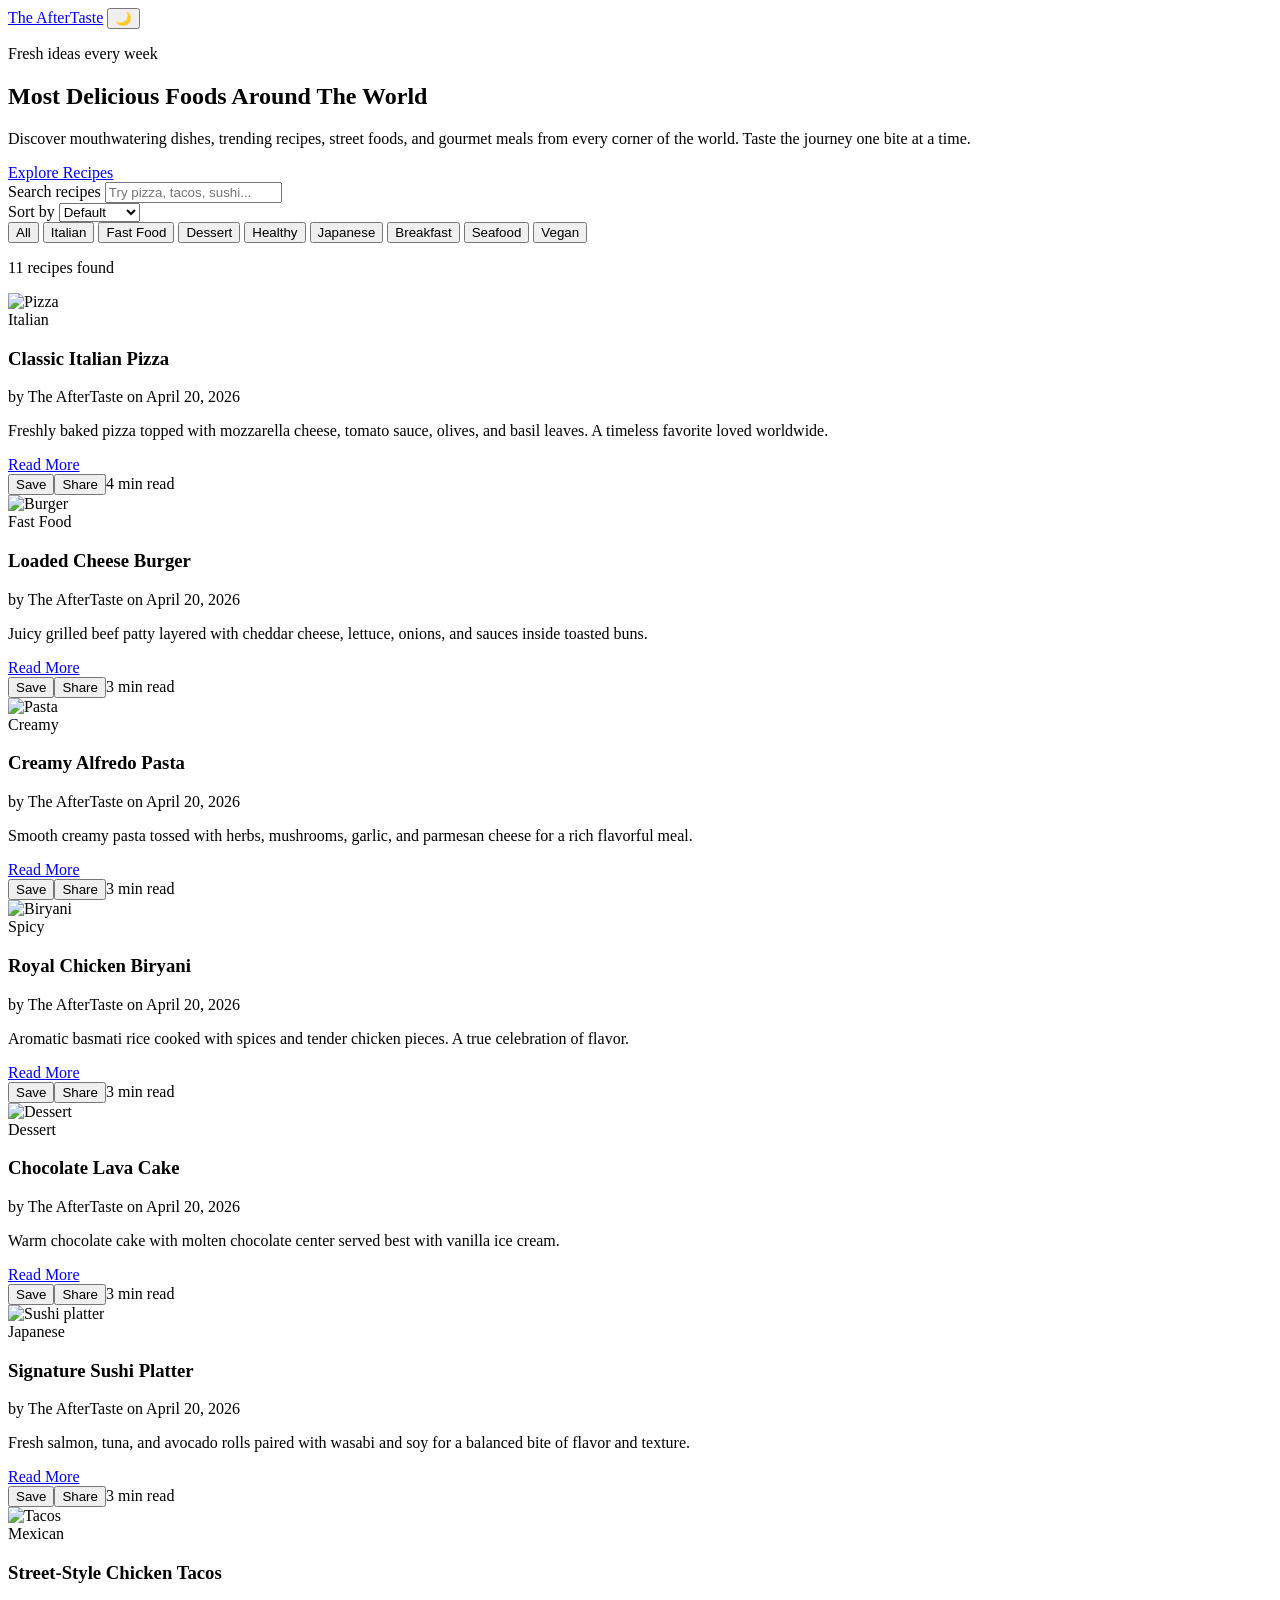
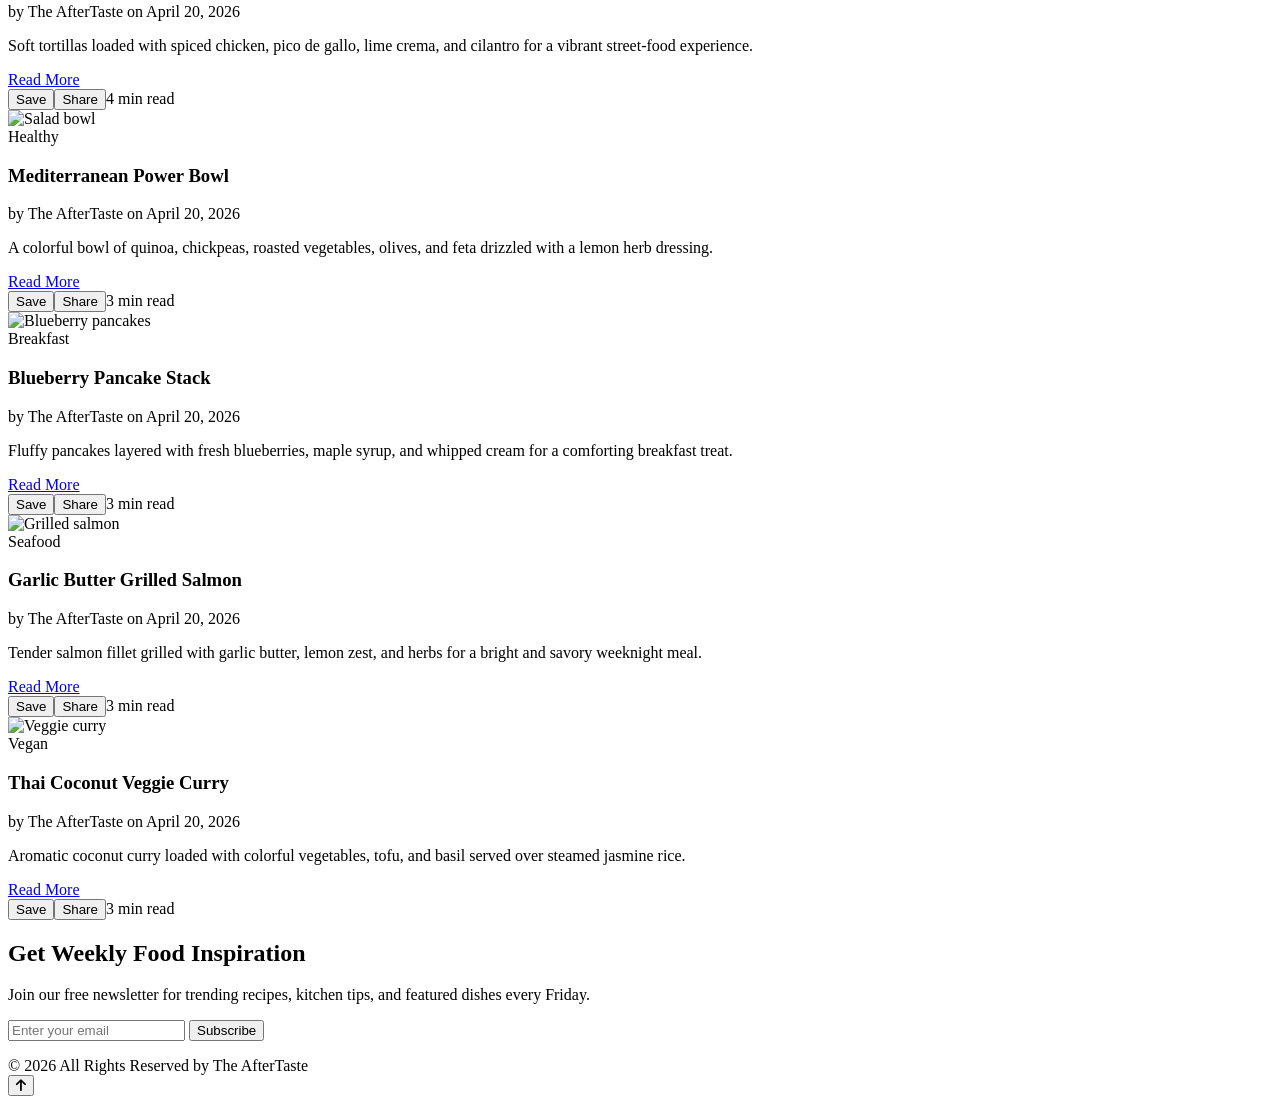
==== index.html @ ded7d3ce "Create index.html" ====
<!doctype html>
<html lang="en">
  <head>
    <meta charset="UTF-8" />
    <meta name="viewport" content="width=device-width, initial-scale=1.0" />
    <title>The AfterTaste - Food Blog Website</title>
    <meta
      name="description"
      content="FoodieHub shares delicious recipes, global dishes, and food stories from around the world."
    />
    <link
      rel="stylesheet"
      href="https://cdnjs.cloudflare.com/ajax/libs/font-awesome/6.5.0/css/all.min.css"
    />
    <link rel="stylesheet" href="https://unpkg.com/aos@next/dist/aos.css" />
    <link rel="stylesheet" href="style.css" />
  </head>
  <body>
    <div class="container">
      <header class="header" id="home">
        <a class="logo" href="index.html">The AfterTaste</a>
        <button
          class="theme-toggle"
          id="themeToggle"
          type="button"
          aria-label="Toggle dark mode"
        >
          🌙
        </button>
      </header>

      <section class="hero" data-aos="fade-up" data-aos-delay="40">
        <p class="eyebrow">Fresh ideas every week</p>
        <h1>Most <span>Delicious</span> Foods Around The World</h1>
        <p>
          Discover mouthwatering dishes, trending recipes, street foods, and
          gourmet meals from every corner of the world. Taste the journey one
          bite at a time.
        </p>
        <div class="hero-actions">
          <a href="#recipes" class="btn">Explore Recipes</a>
        </div>
      </section>

      <section class="controls" data-aos="fade-up" data-aos-delay="80">
        <div class="search-box">
          <label for="recipeSearch">Search recipes</label>
          <input
            type="text"
            id="recipeSearch"
            placeholder="Try pizza, tacos, sushi..."
          />
        </div>
        <div class="sort-box">
          <label for="recipeSort">Sort by</label>
          <select id="recipeSort">
            <option value="default">Default</option>
            <option value="title-asc">Title (A-Z)</option>
            <option value="title-desc">Title (Z-A)</option>
          </select>
        </div>
        <div class="filter-chips" aria-label="Filter recipes by category">
          <button class="chip active-chip" type="button" data-filter="all">
            All
          </button>
          <button class="chip" type="button" data-filter="Italian">
            Italian
          </button>
          <button class="chip" type="button" data-filter="Fast Food">
            Fast Food
          </button>
          <button class="chip" type="button" data-filter="Dessert">
            Dessert
          </button>
          <button class="chip" type="button" data-filter="Healthy">
            Healthy
          </button>
          <button class="chip" type="button" data-filter="Japanese">
            Japanese
          </button>
          <button class="chip" type="button" data-filter="Breakfast">
            Breakfast
          </button>
          <button class="chip" type="button" data-filter="Seafood">
            Seafood
          </button>
          <button class="chip" type="button" data-filter="Vegan">Vegan</button>
        </div>
        <p class="results-count" id="resultsCount"></p>
      </section>

      <main class="posts" id="recipes">
        <section
          class="card"
          data-aos="fade-right"
          data-aos-delay="100"
          data-category="Italian"
          data-title="Classic Italian Pizza"
        >
          <img
            src="https://images.unsplash.com/photo-1513104890138-7c749659a591?q=80&w=870&auto=format&fit=crop&ixlib=rb-4.1.0&ixid=M3wxMjA3fDB8MHxwaG90by1wYWdlfHx8fGVufDB8fHx8fA%3D%3D"
            alt="Pizza"
          />
          <div>
            <span class="tag">Italian</span>
            <h3>Classic Italian Pizza</h3>
            <p class="publish-date">by The AfterTaste on April 20, 2026</p>
            <p>
              Freshly baked pizza topped with mozzarella cheese, tomato sauce,
              olives, and basil leaves. A timeless favorite loved worldwide.
            </p>
            <a
              href="recipe-details.html?recipe=classic-italian-pizza"
              class="btn"
              >Read More</a
            >
          </div>
        </section>

        <section
          class="card"
          data-aos="fade-left"
          data-aos-delay="140"
          data-category="Fast Food"
          data-title="Loaded Cheese Burger"
        >
          <img
            src="https://images.unsplash.com/photo-1572802419224-296b0aeee0d9?q=80&w=2015&auto=format&fit=crop&ixlib=rb-4.1.0&ixid=M3wxMjA3fDB8MHxwaG90by1wYWdlfHx8fGVufDB8fHx8fA%3D%3D"
            alt="Burger"
          />
          <div>
            <span class="tag">Fast Food</span>
            <h3>Loaded Cheese Burger</h3>
            <p class="publish-date">by The AfterTaste on April 20, 2026</p>
            <p>
              Juicy grilled beef patty layered with cheddar cheese, lettuce,
              onions, and sauces inside toasted buns.
            </p>
            <a
              href="recipe-details.html?recipe=loaded-cheese-burger"
              class="btn"
              >Read More</a
            >
          </div>
        </section>

        <section
          class="card"
          data-aos="fade-right"
          data-aos-delay="180"
          data-category="Creamy"
          data-title="Creamy Alfredo Pasta"
        >
          <img
            src="https://images.unsplash.com/photo-1621996346565-e3dbc646d9a9?w=600&auto=format&fit=crop&q=60&ixlib=rb-4.1.0&ixid=M3wxMjA3fDB8MHxzZWFyY2h8Mnx8cGFzdGF8ZW58MHx8MHx8fDA%3D"
            alt="Pasta"
          />
          <div>
            <span class="tag">Creamy</span>
            <h3>Creamy Alfredo Pasta</h3>
            <p class="publish-date">by The AfterTaste on April 20, 2026</p>
            <p>
              Smooth creamy pasta tossed with herbs, mushrooms, garlic, and
              parmesan cheese for a rich flavorful meal.
            </p>
            <a
              href="recipe-details.html?recipe=creamy-alfredo-pasta"
              class="btn"
              >Read More</a
            >
          </div>
        </section>

        <section
          class="card"
          data-aos="fade-left"
          data-aos-delay="220"
          data-category="Spicy"
          data-title="Royal Chicken Biryani"
        >
          <img
            src="https://plus.unsplash.com/premium_photo-1694141252774-c937d97641da?q=80&w=388&auto=format&fit=crop&ixlib=rb-4.1.0&ixid=M3wxMjA3fDB8MHxwaG90by1wYWdlfHx8fGVufDB8fHx8fA%3D%3D"
            alt="Biryani"
          />
          <div>
            <span class="tag">Spicy</span>
            <h3>Royal Chicken Biryani</h3>
            <p class="publish-date">by The AfterTaste on April 20, 2026</p>
            <p>
              Aromatic basmati rice cooked with spices and tender chicken
              pieces. A true celebration of flavor.
            </p>
            <a
              href="recipe-details.html?recipe=royal-chicken-biryani"
              class="btn"
              >Read More</a
            >
          </div>
        </section>

        <section
          class="card"
          data-aos="fade-right"
          data-aos-delay="260"
          data-category="Dessert"
          data-title="Chocolate Lava Cake"
        >
          <img
            src="https://plus.unsplash.com/premium_photo-1723507349136-09a2ee63721d?q=80&w=831&auto=format&fit=crop&ixlib=rb-4.1.0&ixid=M3wxMjA3fDB8MHxwaG90by1wYWdlfHx8fGVufDB8fHx8fA%3D%3D"
            alt="Dessert"
          />
          <div>
            <span class="tag">Dessert</span>
            <h3>Chocolate Lava Cake</h3>
            <p class="publish-date">by The AfterTaste on April 20, 2026</p>
            <p>
              Warm chocolate cake with molten chocolate center served best with
              vanilla ice cream.
            </p>
            <a href="recipe-details.html?recipe=chocolate-lava-cake" class="btn"
              >Read More</a
            >
          </div>
        </section>

        <section
          class="card"
          data-aos="fade-left"
          data-aos-delay="300"
          data-category="Japanese"
          data-title="Signature Sushi Platter"
        >
          <img
            src="https://images.unsplash.com/photo-1574484284002-952d92456975?q=80&w=900&auto=format&fit=crop"
            alt="Sushi platter"
          />
          <div>
            <span class="tag">Japanese</span>
            <h3>Signature Sushi Platter</h3>
            <p class="publish-date">by The AfterTaste on April 20, 2026</p>
            <p>
              Fresh salmon, tuna, and avocado rolls paired with wasabi and soy
              for a balanced bite of flavor and texture.
            </p>
            <a
              href="recipe-details.html?recipe=signature-sushi-platter"
              class="btn"
              >Read More</a
            >
          </div>
        </section>

        <section
          class="card"
          data-aos="fade-right"
          data-aos-delay="340"
          data-category="Mexican"
          data-title="Street-Style Chicken Tacos"
        >
          <img
            src="https://images.unsplash.com/photo-1565299624946-b28f40a0ae38?q=80&w=900&auto=format&fit=crop"
            alt="Tacos"
          />
          <div>
            <span class="tag">Mexican</span>
            <h3>Street-Style Chicken Tacos</h3>
            <p class="publish-date">by The AfterTaste on April 20, 2026</p>
            <p>
              Soft tortillas loaded with spiced chicken, pico de gallo, lime
              crema, and cilantro for a vibrant street-food experience.
            </p>
            <a
              href="recipe-details.html?recipe=street-style-chicken-tacos"
              class="btn"
              >Read More</a
            >
          </div>
        </section>

        <section
          class="card"
          data-aos="fade-left"
          data-aos-delay="380"
          data-category="Healthy"
          data-title="Mediterranean Power Bowl"
        >
          <img
            src="https://images.unsplash.com/photo-1540189549336-e6e99c3679fe?q=80&w=900&auto=format&fit=crop"
            alt="Salad bowl"
          />
          <div>
            <span class="tag">Healthy</span>
            <h3>Mediterranean Power Bowl</h3>
            <p class="publish-date">by The AfterTaste on April 20, 2026</p>
            <p>
              A colorful bowl of quinoa, chickpeas, roasted vegetables, olives,
              and feta drizzled with a lemon herb dressing.
            </p>
            <a
              href="recipe-details.html?recipe=mediterranean-power-bowl"
              class="btn"
              >Read More</a
            >
          </div>
        </section>

        <section
          class="card"
          data-aos="fade-right"
          data-aos-delay="420"
          data-category="Breakfast"
          data-title="Blueberry Pancake Stack"
        >
          <img
            src="https://images.unsplash.com/photo-1528207776546-365bb710ee93?q=80&w=900&auto=format&fit=crop"
            alt="Blueberry pancakes"
          />
          <div>
            <span class="tag">Breakfast</span>
            <h3>Blueberry Pancake Stack</h3>
            <p class="publish-date">by The AfterTaste on April 20, 2026</p>
            <p>
              Fluffy pancakes layered with fresh blueberries, maple syrup, and
              whipped cream for a comforting breakfast treat.
            </p>
            <a
              href="recipe-details.html?recipe=blueberry-pancake-stack"
              class="btn"
              >Read More</a
            >
          </div>
        </section>

        <section
          class="card"
          data-aos="fade-left"
          data-aos-delay="460"
          data-category="Seafood"
          data-title="Garlic Butter Grilled Salmon"
        >
          <img
            src="https://images.unsplash.com/photo-1467003909585-2f8a72700288?q=80&w=900&auto=format&fit=crop"
            alt="Grilled salmon"
          />
          <div>
            <span class="tag">Seafood</span>
            <h3>Garlic Butter Grilled Salmon</h3>
            <p class="publish-date">by The AfterTaste on April 20, 2026</p>
            <p>
              Tender salmon fillet grilled with garlic butter, lemon zest, and
              herbs for a bright and savory weeknight meal.
            </p>
            <a
              href="recipe-details.html?recipe=garlic-butter-grilled-salmon"
              class="btn"
              >Read More</a
            >
          </div>
        </section>

        <section
          class="card"
          data-aos="fade-right"
          data-aos-delay="500"
          data-category="Vegan"
          data-title="Thai Coconut Veggie Curry"
        >
          <img
            src="https://images.unsplash.com/photo-1512621776951-a57141f2eefd?q=80&w=900&auto=format&fit=crop"
            alt="Veggie curry"
          />
          <div>
            <span class="tag">Vegan</span>
            <h3>Thai Coconut Veggie Curry</h3>
            <p class="publish-date">by The AfterTaste on April 20, 2026</p>
            <p>
              Aromatic coconut curry loaded with colorful vegetables, tofu, and
              basil served over steamed jasmine rice.
            </p>
            <a
              href="recipe-details.html?recipe=thai-coconut-veggie-curry"
              class="btn"
              >Read More</a
            >
          </div>
        </section>
      </main>

      <section
        class="newsletter"
        id="newsletter"
        data-aos="zoom-in"
        data-aos-delay="120"
      >
        <h2>Get Weekly Food Inspiration</h2>
        <p>
          Join our free newsletter for trending recipes, kitchen tips, and
          featured dishes every Friday.
        </p>
        <form class="newsletter-form" id="newsletterForm">
          <input
            type="email"
            id="newsletterEmail"
            placeholder="Enter your email"
            required
          />
          <button type="submit" class="btn">Subscribe</button>
        </form>
        <p class="newsletter-message" id="newsletterMessage"></p>
      </section>
    </div>

    <div class="footer">&copy; 2026 All Rights Reserved by The AfterTaste</div>

    <button
      class="back-to-top"
      id="backToTop"
      type="button"
      aria-label="Scroll back to top"
    >
      <i class="fa-solid fa-arrow-up"></i>
    </button>

    <script src="https://unpkg.com/aos@next/dist/aos.js"></script>
    <script>
      AOS.init({
        offset: 120,
        delay: 0,
        duration: 900,
        easing: "cubic-bezier(0.22, 1, 0.36, 1)",
        once: true,
        mirror: false,
        anchorPlacement: "top-bottom",
      });

      const chips = document.querySelectorAll(".chip");
      const cards = document.querySelectorAll(".card");
      const postsContainer = document.querySelector(".posts");
      const searchInput = document.getElementById("recipeSearch");
      const sortInput = document.getElementById("recipeSort");
      const themeToggle = document.getElementById("themeToggle");
      const backToTop = document.getElementById("backToTop");
      const newsletterForm = document.getElementById("newsletterForm");
      const newsletterMessage = document.getElementById("newsletterMessage");
      const resultsCount = document.getElementById("resultsCount");

      let activeFilter = "all";
      const favorites = JSON.parse(
        localStorage.getItem("foodieFavorites") || "[]",
      );
      const defaultCardOrder = [...cards];

      cards.forEach((card) => {
        const title = card.dataset.title;
        const actions = document.createElement("div");
        actions.className = "card-actions";

        const saveBtn = document.createElement("button");
        saveBtn.className = "mini-btn save-btn";
        saveBtn.type = "button";
        saveBtn.textContent = favorites.includes(title) ? "Saved" : "Save";

        const shareBtn = document.createElement("button");
        shareBtn.className = "mini-btn share-btn";
        shareBtn.type = "button";
        shareBtn.textContent = "Share";

        const meta = document.createElement("span");
        meta.className = "read-time";
        meta.textContent = `${Math.max(3, Math.round(card.querySelector("p:not(.publish-date)").textContent.length / 45))} min read`;

        saveBtn.addEventListener("click", () => {
          const idx = favorites.indexOf(title);
          if (idx >= 0) favorites.splice(idx, 1);
          else favorites.push(title);
          saveBtn.textContent = favorites.includes(title) ? "Saved" : "Save";
          localStorage.setItem("foodieFavorites", JSON.stringify(favorites));
        });

        shareBtn.addEventListener("click", async () => {
          const text = `${title} - featured on The AfterTaste`;
          try {
            await navigator.clipboard.writeText(text);
            shareBtn.textContent = "Copied";
            setTimeout(() => {
              shareBtn.textContent = "Share";
            }, 1200);
          } catch (error) {
            shareBtn.textContent = "Failed";
            setTimeout(() => {
              shareBtn.textContent = "Share";
            }, 1200);
          }
        });

        actions.append(saveBtn, shareBtn, meta);
        card.querySelector("div").appendChild(actions);
      });

      function updateResultsCount() {
        const visibleCards = [...cards].filter(
          (card) => card.style.display !== "none",
        ).length;
        resultsCount.textContent = `${visibleCards} recipe${visibleCards === 1 ? "" : "s"} found`;
      }

      function filterCards() {
        const query = searchInput.value.trim().toLowerCase();
        const queryTokens = query.split(/\s+/).filter(Boolean);
        cards.forEach((card) => {
          const title = card.dataset.title.toLowerCase();
          const category = card.dataset.category.toLowerCase();
          const description = card
            .querySelector("p:not(.publish-date)")
            .textContent.toLowerCase();
          const haystack = `${title} ${category} ${description}`;
          const categoryMatch =
            activeFilter === "all" || category === activeFilter.toLowerCase();
          const queryMatch =
            queryTokens.length === 0 ||
            queryTokens.every((token) => haystack.includes(token));
          card.style.display = categoryMatch && queryMatch ? "" : "none";
        });
        updateResultsCount();
      }

      chips.forEach((chip) => {
        chip.addEventListener("click", () => {
          chips.forEach((btn) => btn.classList.remove("active-chip"));
          chip.classList.add("active-chip");
          activeFilter = chip.dataset.filter;
          filterCards();
        });
      });

      searchInput.addEventListener("input", filterCards);
      sortInput.addEventListener("change", () => {
        const sorted =
          sortInput.value === "default"
            ? defaultCardOrder
            : [...cards].sort((a, b) => {
                const aTitle = a.dataset.title.toLowerCase();
                const bTitle = b.dataset.title.toLowerCase();
                if (sortInput.value === "title-asc")
                  return aTitle.localeCompare(bTitle);
                return bTitle.localeCompare(aTitle);
              });
        sorted.forEach((card) => postsContainer.appendChild(card));
      });

      themeToggle.addEventListener("click", () => {
        document.body.classList.toggle("dark-theme");
        themeToggle.textContent = document.body.classList.contains("dark-theme")
          ? "☀️"
          : "🌙";
      });

      window.addEventListener("scroll", () => {
        backToTop.classList.toggle("show", window.scrollY > 450);
      });

      backToTop.addEventListener("click", () => {
        window.scrollTo({ top: 0, behavior: "smooth" });
      });

      newsletterForm.addEventListener("submit", (event) => {
        event.preventDefault();
        newsletterMessage.textContent =
          "Thanks for subscribing. Check your inbox for this week's top recipes.";
        newsletterForm.reset();
      });

      updateResultsCount();
    </script>
  </body>
</html>
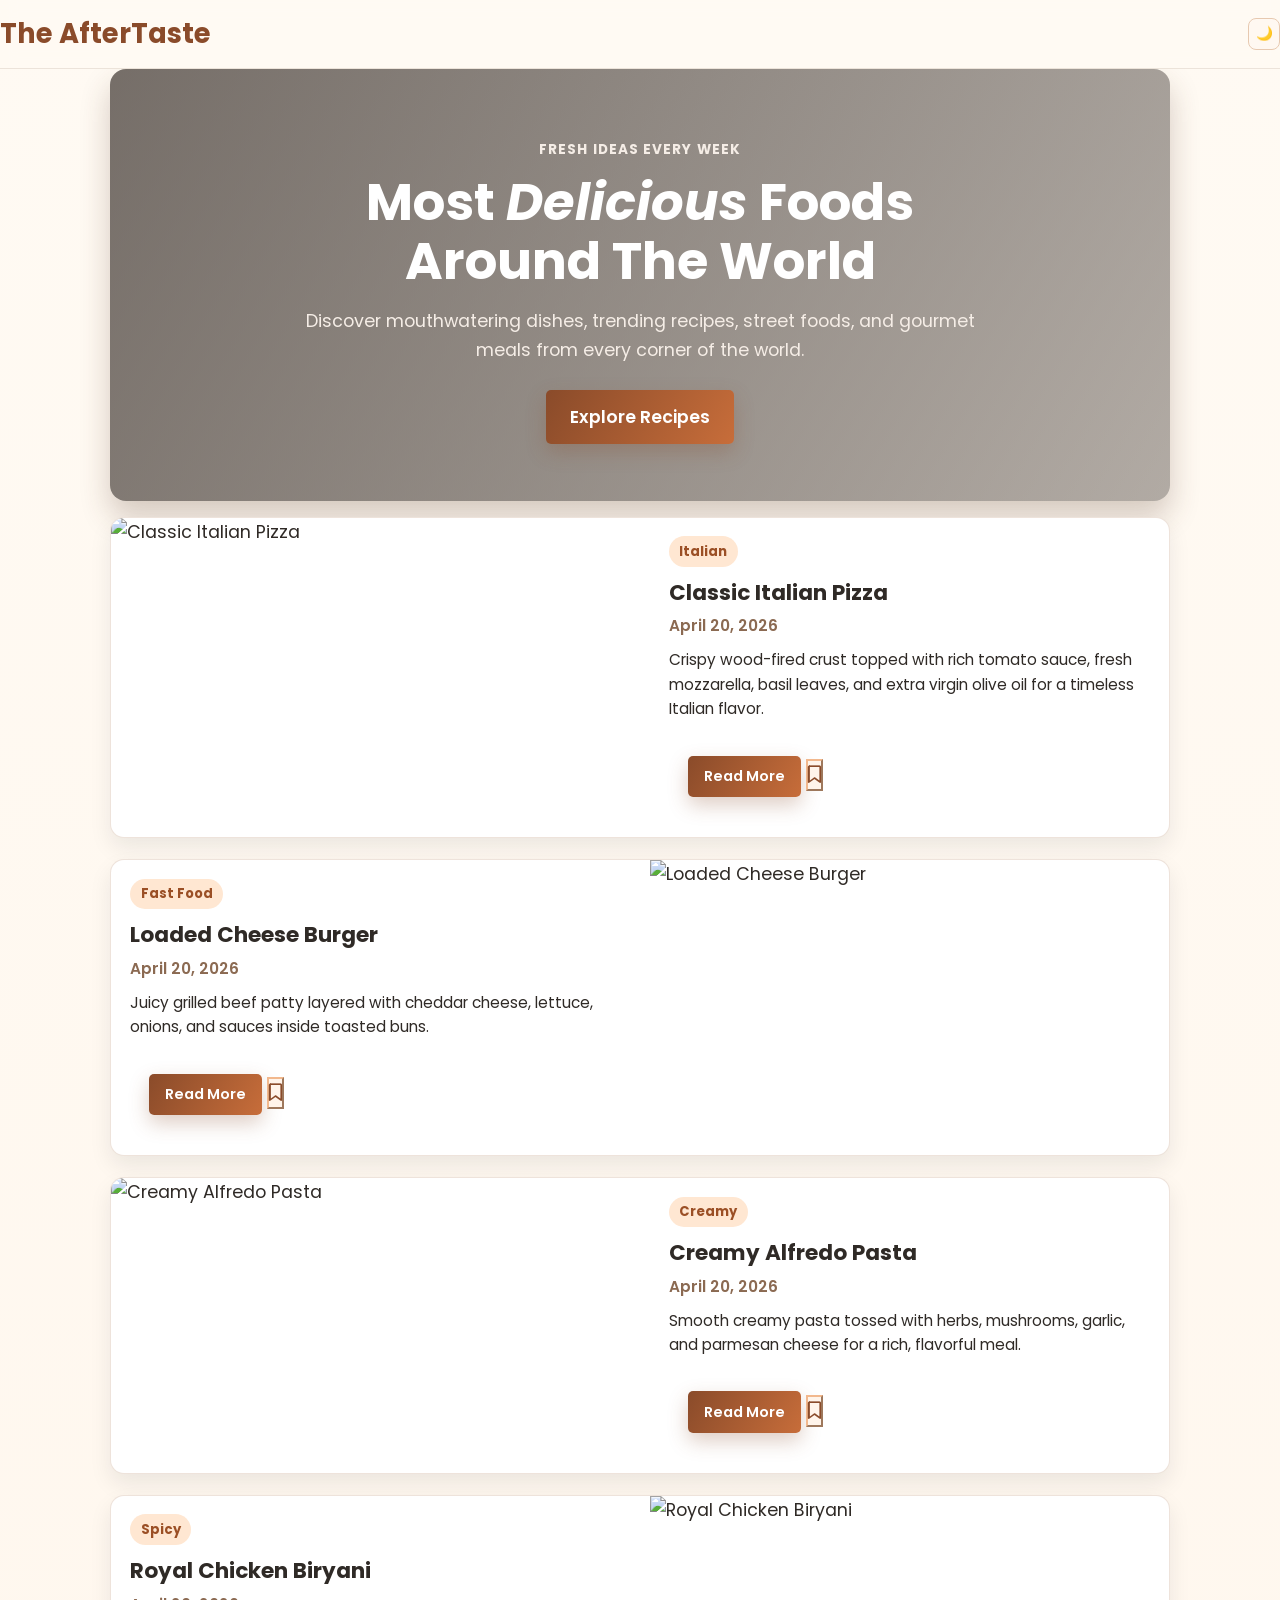
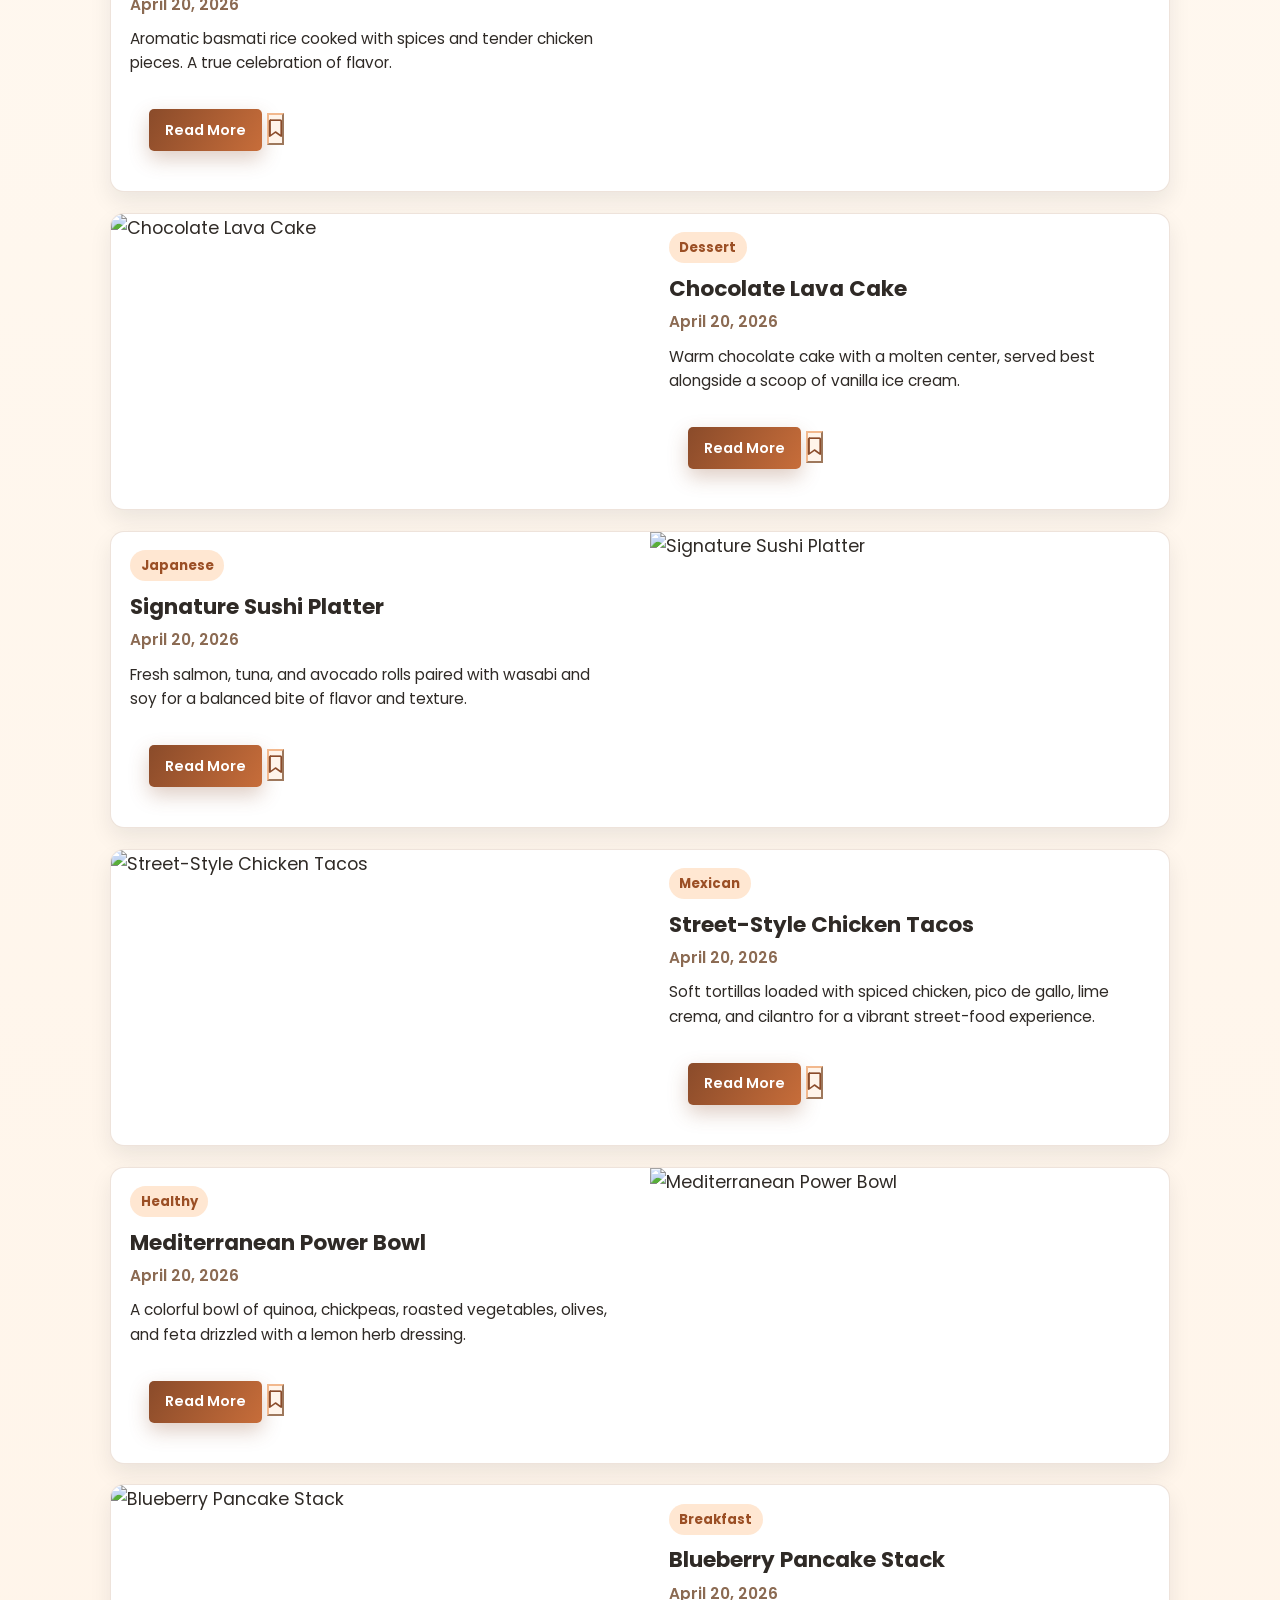
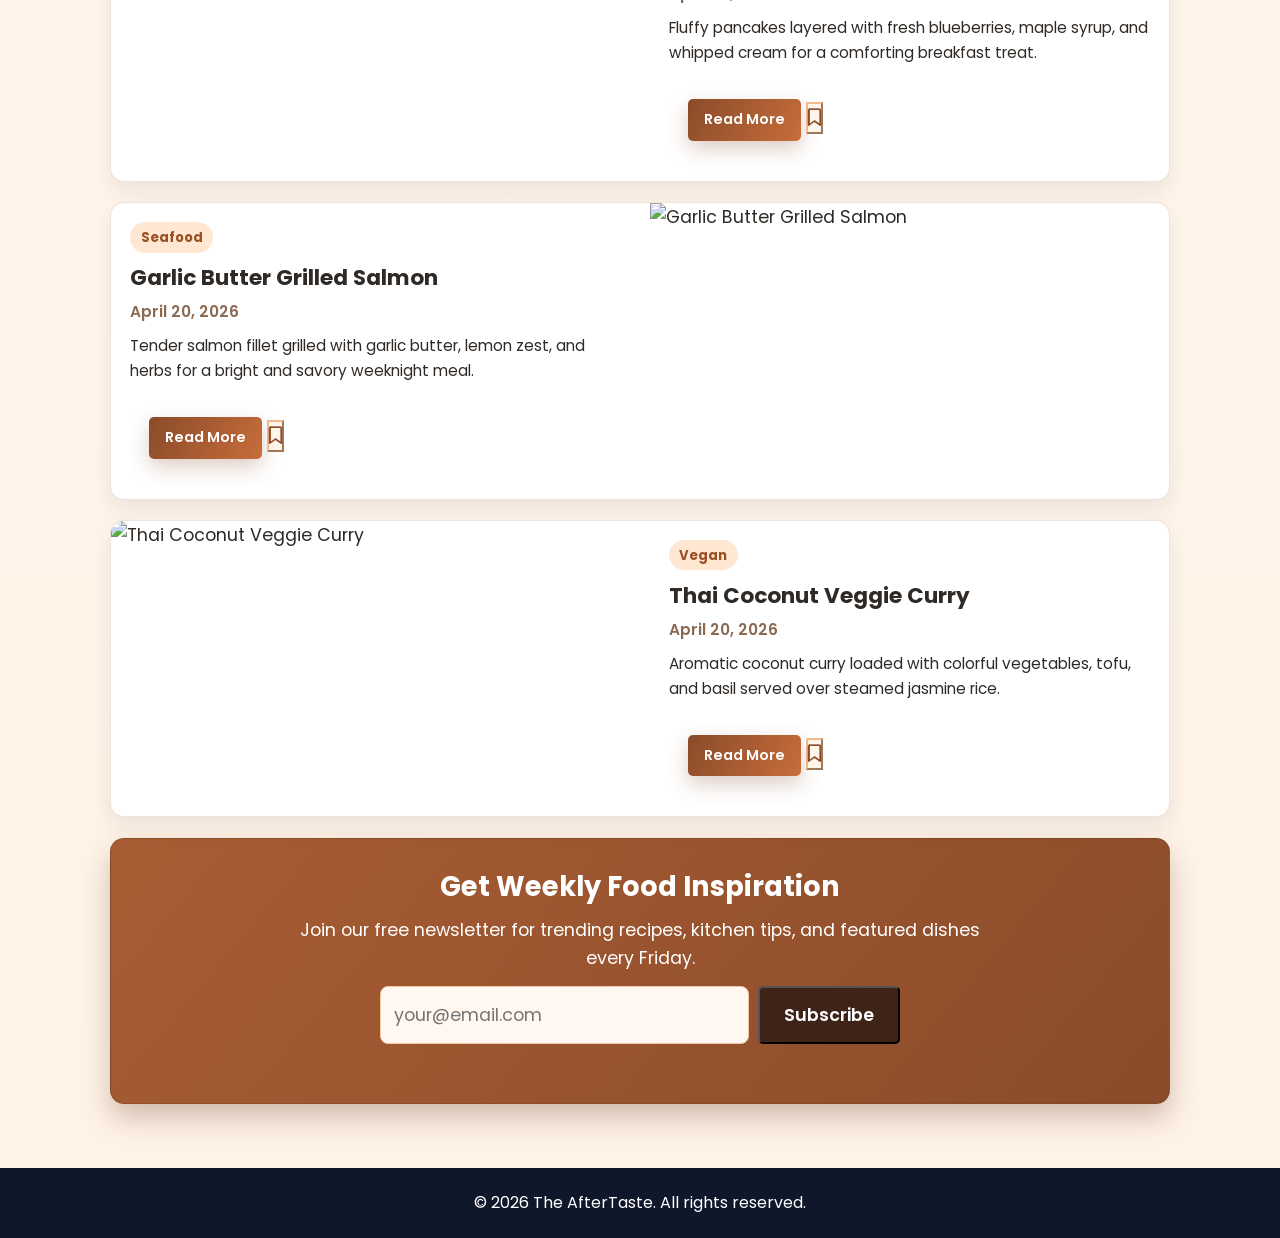
==== commit ccc2c7e2: "index.html" ====
--- a/index.html
+++ b/index.html
@@ -3,414 +3,476 @@
   <head>
     <meta charset="UTF-8" />
     <meta name="viewport" content="width=device-width, initial-scale=1.0" />
-    <title>The AfterTaste - Food Blog Website</title>
+    <title>The AfterTaste — Food Blog</title>
     <meta
       name="description"
-      content="FoodieHub shares delicious recipes, global dishes, and food stories from around the world."
+      content="The AfterTaste shares delicious recipes, global dishes, and food stories from around the world."
+    />
+    <link rel="preconnect" href="https://fonts.googleapis.com" />
+    <link rel="preconnect" href="https://fonts.gstatic.com" crossorigin />
+    <link
+      href="https://fonts.googleapis.com/css2?family=Playfair+Display:ital,wght@0,700;1,400&family=DM+Sans:wght@400;500;600&display=swap"
+      rel="stylesheet"
     />
     <link
       rel="stylesheet"
       href="https://cdnjs.cloudflare.com/ajax/libs/font-awesome/6.5.0/css/all.min.css"
     />
-    <link rel="stylesheet" href="https://unpkg.com/aos@next/dist/aos.css" />
     <link rel="stylesheet" href="style.css" />
   </head>
   <body>
+    <header class="header" id="home">
+      <a class="logo" href="index.html">The AfterTaste</a>
+      <button
+        class="theme-toggle"
+        id="themeToggle"
+        type="button"
+        aria-label="Toggle dark mode"
+      >
+        🌙
+      </button>
+    </header>
+
     <div class="container">
-      <header class="header" id="home">
-        <a class="logo" href="index.html">The AfterTaste</a>
-        <button
-          class="theme-toggle"
-          id="themeToggle"
-          type="button"
-          aria-label="Toggle dark mode"
-        >
-          🌙
-        </button>
-      </header>
-
-      <section class="hero" data-aos="fade-up" data-aos-delay="40">
+      <section class="hero reveal">
         <p class="eyebrow">Fresh ideas every week</p>
-        <h1>Most <span>Delicious</span> Foods Around The World</h1>
+        <h1>Most <em>Delicious</em> Foods<br />Around The World</h1>
         <p>
           Discover mouthwatering dishes, trending recipes, street foods, and
-          gourmet meals from every corner of the world. Taste the journey one
-          bite at a time.
+          gourmet meals from every corner of the world.
         </p>
-        <div class="hero-actions">
-          <a href="#recipes" class="btn">Explore Recipes</a>
+        <a href="#recipes" class="btn">Explore Recipes</a>
+      </section>
+
+      <main class="posts" id="recipes">
+        <section
+          class="card reveal-right"
+          data-category="Italian"
+          data-title="Classic Italian Pizza"
+        >
+          <img
+            src="https://images.unsplash.com/photo-1513104890138-7c749659a591?q=80&w=2015&auto=format&fit=crop"
+            alt="Classic Italian Pizza"
+            loading="lazy"
+          />
+          <div class="card-body">
+            <span class="tag">Italian</span>
+            <h3>Classic Italian Pizza</h3>
+            <p class="publish-date">April 20, 2026</p>
+            <p>
+              Crispy wood-fired crust topped with rich tomato sauce, fresh
+              mozzarella, basil leaves, and extra virgin olive oil for a
+              timeless Italian flavor.
+            </p>
+            <div class="card-footer">
+              <a
+                href="recipe-details.html?recipe=classic-italian-pizza"
+                class="btn"
+                >Read More</a
+              >
+              <button
+                class="save-btn"
+                type="button"
+                data-title="Classic Italian Pizza"
+                aria-label="Save recipe"
+              >
+                <i class="fa-regular fa-bookmark"></i>
+              </button>
+            </div>
+          </div>
+        </section>
+
+        <section
+          class="card reveal-left"
+          data-category="Fast Food"
+          data-title="Loaded Cheese Burger"
+        >
+          <img
+            src="https://images.unsplash.com/photo-1572802419224-296b0aeee0d9?q=80&w=2015&auto=format&fit=crop"
+            alt="Loaded Cheese Burger"
+            loading="lazy"
+          />
+          <div class="card-body">
+            <span class="tag">Fast Food</span>
+            <h3>Loaded Cheese Burger</h3>
+            <p class="publish-date">April 20, 2026</p>
+            <p>
+              Juicy grilled beef patty layered with cheddar cheese, lettuce,
+              onions, and sauces inside toasted buns.
+            </p>
+            <div class="card-footer">
+              <a
+                href="recipe-details.html?recipe=loaded-cheese-burger"
+                class="btn"
+                >Read More</a
+              >
+              <button
+                class="save-btn"
+                type="button"
+                data-title="Loaded Cheese Burger"
+                aria-label="Save recipe"
+              >
+                <i class="fa-regular fa-bookmark"></i>
+              </button>
+            </div>
+          </div>
+        </section>
+
+        <section
+          class="card reveal-right"
+          data-category="Creamy"
+          data-title="Creamy Alfredo Pasta"
+        >
+          <img
+            src="https://images.unsplash.com/photo-1621996346565-e3dbc646d9a9?w=600&auto=format&fit=crop&q=60"
+            alt="Creamy Alfredo Pasta"
+            loading="lazy"
+          />
+          <div class="card-body">
+            <span class="tag">Creamy</span>
+            <h3>Creamy Alfredo Pasta</h3>
+            <p class="publish-date">April 20, 2026</p>
+            <p>
+              Smooth creamy pasta tossed with herbs, mushrooms, garlic, and
+              parmesan cheese for a rich, flavorful meal.
+            </p>
+            <div class="card-footer">
+              <a
+                href="recipe-details.html?recipe=creamy-alfredo-pasta"
+                class="btn"
+                >Read More</a
+              >
+              <button
+                class="save-btn"
+                type="button"
+                data-title="Creamy Alfredo Pasta"
+                aria-label="Save recipe"
+              >
+                <i class="fa-regular fa-bookmark"></i>
+              </button>
+            </div>
+          </div>
+        </section>
+
+        <section
+          class="card reveal-left"
+          data-category="Spicy"
+          data-title="Royal Chicken Biryani"
+        >
+          <img
+            src="https://plus.unsplash.com/premium_photo-1694141252774-c937d97641da?q=80&w=388&auto=format&fit=crop"
+            alt="Royal Chicken Biryani"
+            loading="lazy"
+          />
+          <div class="card-body">
+            <span class="tag">Spicy</span>
+            <h3>Royal Chicken Biryani</h3>
+            <p class="publish-date">April 20, 2026</p>
+            <p>
+              Aromatic basmati rice cooked with spices and tender chicken
+              pieces. A true celebration of flavor.
+            </p>
+            <div class="card-footer">
+              <a
+                href="recipe-details.html?recipe=royal-chicken-biryani"
+                class="btn"
+                >Read More</a
+              >
+              <button
+                class="save-btn"
+                type="button"
+                data-title="Royal Chicken Biryani"
+                aria-label="Save recipe"
+              >
+                <i class="fa-regular fa-bookmark"></i>
+              </button>
+            </div>
+          </div>
+        </section>
+
+        <section
+          class="card reveal-right"
+          data-category="Dessert"
+          data-title="Chocolate Lava Cake"
+        >
+          <img
+            src="https://plus.unsplash.com/premium_photo-1723507349136-09a2ee63721d?q=80&w=831&auto=format&fit=crop"
+            alt="Chocolate Lava Cake"
+            loading="lazy"
+          />
+          <div class="card-body">
+            <span class="tag">Dessert</span>
+            <h3>Chocolate Lava Cake</h3>
+            <p class="publish-date">April 20, 2026</p>
+            <p>
+              Warm chocolate cake with a molten center, served best alongside a
+              scoop of vanilla ice cream.
+            </p>
+            <div class="card-footer">
+              <a
+                href="recipe-details.html?recipe=chocolate-lava-cake"
+                class="btn"
+                >Read More</a
+              >
+              <button
+                class="save-btn"
+                type="button"
+                data-title="Chocolate Lava Cake"
+                aria-label="Save recipe"
+              >
+                <i class="fa-regular fa-bookmark"></i>
+              </button>
+            </div>
+          </div>
+        </section>
+
+        <section
+          class="card reveal-left"
+          data-category="Japanese"
+          data-title="Signature Sushi Platter"
+        >
+          <img
+            src="https://images.unsplash.com/photo-1574484284002-952d92456975?q=80&w=900&auto=format&fit=crop"
+            alt="Signature Sushi Platter"
+            loading="lazy"
+          />
+          <div class="card-body">
+            <span class="tag">Japanese</span>
+            <h3>Signature Sushi Platter</h3>
+            <p class="publish-date">April 20, 2026</p>
+            <p>
+              Fresh salmon, tuna, and avocado rolls paired with wasabi and soy
+              for a balanced bite of flavor and texture.
+            </p>
+            <div class="card-footer">
+              <a
+                href="recipe-details.html?recipe=signature-sushi-platter"
+                class="btn"
+                >Read More</a
+              >
+              <button
+                class="save-btn"
+                type="button"
+                data-title="Signature Sushi Platter"
+                aria-label="Save recipe"
+              >
+                <i class="fa-regular fa-bookmark"></i>
+              </button>
+            </div>
+          </div>
+        </section>
+
+        <section
+          class="card reveal-right"
+          data-category="Mexican"
+          data-title="Street-Style Chicken Tacos"
+        >
+          <img
+            src="https://images.unsplash.com/photo-1565299624946-b28f40a0ae38?q=80&w=900&auto=format&fit=crop"
+            alt="Street-Style Chicken Tacos"
+            loading="lazy"
+          />
+          <div class="card-body">
+            <span class="tag">Mexican</span>
+            <h3>Street-Style Chicken Tacos</h3>
+            <p class="publish-date">April 20, 2026</p>
+            <p>
+              Soft tortillas loaded with spiced chicken, pico de gallo, lime
+              crema, and cilantro for a vibrant street-food experience.
+            </p>
+            <div class="card-footer">
+              <a
+                href="recipe-details.html?recipe=street-style-chicken-tacos"
+                class="btn"
+                >Read More</a
+              >
+              <button
+                class="save-btn"
+                type="button"
+                data-title="Street-Style Chicken Tacos"
+                aria-label="Save recipe"
+              >
+                <i class="fa-regular fa-bookmark"></i>
+              </button>
+            </div>
+          </div>
+        </section>
+
+        <section
+          class="card reveal-left"
+          data-category="Healthy"
+          data-title="Mediterranean Power Bowl"
+        >
+          <img
+            src="https://images.unsplash.com/photo-1540189549336-e6e99c3679fe?q=80&w=900&auto=format&fit=crop"
+            alt="Mediterranean Power Bowl"
+            loading="lazy"
+          />
+          <div class="card-body">
+            <span class="tag">Healthy</span>
+            <h3>Mediterranean Power Bowl</h3>
+            <p class="publish-date">April 20, 2026</p>
+            <p>
+              A colorful bowl of quinoa, chickpeas, roasted vegetables, olives,
+              and feta drizzled with a lemon herb dressing.
+            </p>
+            <div class="card-footer">
+              <a
+                href="recipe-details.html?recipe=mediterranean-power-bowl"
+                class="btn"
+                >Read More</a
+              >
+              <button
+                class="save-btn"
+                type="button"
+                data-title="Mediterranean Power Bowl"
+                aria-label="Save recipe"
+              >
+                <i class="fa-regular fa-bookmark"></i>
+              </button>
+            </div>
+          </div>
+        </section>
+
+        <section
+          class="card reveal-right"
+          data-category="Breakfast"
+          data-title="Blueberry Pancake Stack"
+        >
+          <img
+            src="https://images.unsplash.com/photo-1528207776546-365bb710ee93?q=80&w=900&auto=format&fit=crop"
+            alt="Blueberry Pancake Stack"
+            loading="lazy"
+          />
+          <div class="card-body">
+            <span class="tag">Breakfast</span>
+            <h3>Blueberry Pancake Stack</h3>
+            <p class="publish-date">April 20, 2026</p>
+            <p>
+              Fluffy pancakes layered with fresh blueberries, maple syrup, and
+              whipped cream for a comforting breakfast treat.
+            </p>
+            <div class="card-footer">
+              <a
+                href="recipe-details.html?recipe=blueberry-pancake-stack"
+                class="btn"
+                >Read More</a
+              >
+              <button
+                class="save-btn"
+                type="button"
+                data-title="Blueberry Pancake Stack"
+                aria-label="Save recipe"
+              >
+                <i class="fa-regular fa-bookmark"></i>
+              </button>
+            </div>
+          </div>
+        </section>
+
+        <section
+          class="card reveal-left"
+          data-category="Seafood"
+          data-title="Garlic Butter Grilled Salmon"
+        >
+          <img
+            src="https://plus.unsplash.com/premium_photo-1664472670740-76504463a146?w=600&auto=format&fit=crop&q=60&ixlib=rb-4.1.0&ixid=M3wxMjA3fDB8MHxzZWFyY2h8MXx8R2FybGljJTIwQnV0dGVyJTIwR3JpbGxlZCUyMFNhbG1vbnxlbnwwfHwwfHx8MA%3D%3D"
+            alt="Garlic Butter Grilled Salmon"
+            loading="lazy"
+          />
+          <div class="card-body">
+            <span class="tag">Seafood</span>
+            <h3>Garlic Butter Grilled Salmon</h3>
+            <p class="publish-date">April 20, 2026</p>
+            <p>
+              Tender salmon fillet grilled with garlic butter, lemon zest, and
+              herbs for a bright and savory weeknight meal.
+            </p>
+            <div class="card-footer">
+              <a
+                href="recipe-details.html?recipe=garlic-butter-grilled-salmon"
+                class="btn"
+                >Read More</a
+              >
+              <button
+                class="save-btn"
+                type="button"
+                data-title="Garlic Butter Grilled Salmon"
+                aria-label="Save recipe"
+              >
+                <i class="fa-regular fa-bookmark"></i>
+              </button>
+            </div>
+          </div>
+        </section>
+
+        <section
+          class="card reveal-right"
+          data-category="Vegan"
+          data-title="Thai Coconut Veggie Curry"
+        >
+          <img
+            src="https://images.unsplash.com/photo-1512621776951-a57141f2eefd?q=80&w=900&auto=format&fit=crop"
+            alt="Thai Coconut Veggie Curry"
+            loading="lazy"
+          />
+          <div class="card-body">
+            <span class="tag">Vegan</span>
+            <h3>Thai Coconut Veggie Curry</h3>
+            <p class="publish-date">April 20, 2026</p>
+            <p>
+              Aromatic coconut curry loaded with colorful vegetables, tofu, and
+              basil served over steamed jasmine rice.
+            </p>
+            <div class="card-footer">
+              <a
+                href="recipe-details.html?recipe=thai-coconut-veggie-curry"
+                class="btn"
+                >Read More</a
+              >
+              <button
+                class="save-btn"
+                type="button"
+                data-title="Thai Coconut Veggie Curry"
+                aria-label="Save recipe"
+              >
+                <i class="fa-regular fa-bookmark"></i>
+              </button>
+            </div>
+          </div>
+        </section>
+      </main>
+
+      <section class="newsletter zoom-reveal" id="newsletter">
+        <div class="newsletter-inner">
+          <h2>Get Weekly Food Inspiration</h2>
+          <p>
+            Join our free newsletter for trending recipes, kitchen tips, and
+            featured dishes every Friday.
+          </p>
+          <form class="newsletter-form" id="newsletterForm" novalidate>
+            <input
+              type="email"
+              id="newsletterEmail"
+              placeholder="your@email.com"
+              required
+              autocomplete="email"
+            />
+            <button type="submit" class="btn">Subscribe</button>
+          </form>
+          <p
+            class="newsletter-message"
+            id="newsletterMessage"
+            role="status"
+            aria-live="polite"
+          ></p>
         </div>
       </section>
-
-      <section class="controls" data-aos="fade-up" data-aos-delay="80">
-        <div class="search-box">
-          <label for="recipeSearch">Search recipes</label>
-          <input
-            type="text"
-            id="recipeSearch"
-            placeholder="Try pizza, tacos, sushi..."
-          />
-        </div>
-        <div class="sort-box">
-          <label for="recipeSort">Sort by</label>
-          <select id="recipeSort">
-            <option value="default">Default</option>
-            <option value="title-asc">Title (A-Z)</option>
-            <option value="title-desc">Title (Z-A)</option>
-          </select>
-        </div>
-        <div class="filter-chips" aria-label="Filter recipes by category">
-          <button class="chip active-chip" type="button" data-filter="all">
-            All
-          </button>
-          <button class="chip" type="button" data-filter="Italian">
-            Italian
-          </button>
-          <button class="chip" type="button" data-filter="Fast Food">
-            Fast Food
-          </button>
-          <button class="chip" type="button" data-filter="Dessert">
-            Dessert
-          </button>
-          <button class="chip" type="button" data-filter="Healthy">
-            Healthy
-          </button>
-          <button class="chip" type="button" data-filter="Japanese">
-            Japanese
-          </button>
-          <button class="chip" type="button" data-filter="Breakfast">
-            Breakfast
-          </button>
-          <button class="chip" type="button" data-filter="Seafood">
-            Seafood
-          </button>
-          <button class="chip" type="button" data-filter="Vegan">Vegan</button>
-        </div>
-        <p class="results-count" id="resultsCount"></p>
-      </section>
-
-      <main class="posts" id="recipes">
-        <section
-          class="card"
-          data-aos="fade-right"
-          data-aos-delay="100"
-          data-category="Italian"
-          data-title="Classic Italian Pizza"
-        >
-          <img
-            src="https://images.unsplash.com/photo-1513104890138-7c749659a591?q=80&w=870&auto=format&fit=crop&ixlib=rb-4.1.0&ixid=M3wxMjA3fDB8MHxwaG90by1wYWdlfHx8fGVufDB8fHx8fA%3D%3D"
-            alt="Pizza"
-          />
-          <div>
-            <span class="tag">Italian</span>
-            <h3>Classic Italian Pizza</h3>
-            <p class="publish-date">by The AfterTaste on April 20, 2026</p>
-            <p>
-              Freshly baked pizza topped with mozzarella cheese, tomato sauce,
-              olives, and basil leaves. A timeless favorite loved worldwide.
-            </p>
-            <a
-              href="recipe-details.html?recipe=classic-italian-pizza"
-              class="btn"
-              >Read More</a
-            >
-          </div>
-        </section>
-
-        <section
-          class="card"
-          data-aos="fade-left"
-          data-aos-delay="140"
-          data-category="Fast Food"
-          data-title="Loaded Cheese Burger"
-        >
-          <img
-            src="https://images.unsplash.com/photo-1572802419224-296b0aeee0d9?q=80&w=2015&auto=format&fit=crop&ixlib=rb-4.1.0&ixid=M3wxMjA3fDB8MHxwaG90by1wYWdlfHx8fGVufDB8fHx8fA%3D%3D"
-            alt="Burger"
-          />
-          <div>
-            <span class="tag">Fast Food</span>
-            <h3>Loaded Cheese Burger</h3>
-            <p class="publish-date">by The AfterTaste on April 20, 2026</p>
-            <p>
-              Juicy grilled beef patty layered with cheddar cheese, lettuce,
-              onions, and sauces inside toasted buns.
-            </p>
-            <a
-              href="recipe-details.html?recipe=loaded-cheese-burger"
-              class="btn"
-              >Read More</a
-            >
-          </div>
-        </section>
-
-        <section
-          class="card"
-          data-aos="fade-right"
-          data-aos-delay="180"
-          data-category="Creamy"
-          data-title="Creamy Alfredo Pasta"
-        >
-          <img
-            src="https://images.unsplash.com/photo-1621996346565-e3dbc646d9a9?w=600&auto=format&fit=crop&q=60&ixlib=rb-4.1.0&ixid=M3wxMjA3fDB8MHxzZWFyY2h8Mnx8cGFzdGF8ZW58MHx8MHx8fDA%3D"
-            alt="Pasta"
-          />
-          <div>
-            <span class="tag">Creamy</span>
-            <h3>Creamy Alfredo Pasta</h3>
-            <p class="publish-date">by The AfterTaste on April 20, 2026</p>
-            <p>
-              Smooth creamy pasta tossed with herbs, mushrooms, garlic, and
-              parmesan cheese for a rich flavorful meal.
-            </p>
-            <a
-              href="recipe-details.html?recipe=creamy-alfredo-pasta"
-              class="btn"
-              >Read More</a
-            >
-          </div>
-        </section>
-
-        <section
-          class="card"
-          data-aos="fade-left"
-          data-aos-delay="220"
-          data-category="Spicy"
-          data-title="Royal Chicken Biryani"
-        >
-          <img
-            src="https://plus.unsplash.com/premium_photo-1694141252774-c937d97641da?q=80&w=388&auto=format&fit=crop&ixlib=rb-4.1.0&ixid=M3wxMjA3fDB8MHxwaG90by1wYWdlfHx8fGVufDB8fHx8fA%3D%3D"
-            alt="Biryani"
-          />
-          <div>
-            <span class="tag">Spicy</span>
-            <h3>Royal Chicken Biryani</h3>
-            <p class="publish-date">by The AfterTaste on April 20, 2026</p>
-            <p>
-              Aromatic basmati rice cooked with spices and tender chicken
-              pieces. A true celebration of flavor.
-            </p>
-            <a
-              href="recipe-details.html?recipe=royal-chicken-biryani"
-              class="btn"
-              >Read More</a
-            >
-          </div>
-        </section>
-
-        <section
-          class="card"
-          data-aos="fade-right"
-          data-aos-delay="260"
-          data-category="Dessert"
-          data-title="Chocolate Lava Cake"
-        >
-          <img
-            src="https://plus.unsplash.com/premium_photo-1723507349136-09a2ee63721d?q=80&w=831&auto=format&fit=crop&ixlib=rb-4.1.0&ixid=M3wxMjA3fDB8MHxwaG90by1wYWdlfHx8fGVufDB8fHx8fA%3D%3D"
-            alt="Dessert"
-          />
-          <div>
-            <span class="tag">Dessert</span>
-            <h3>Chocolate Lava Cake</h3>
-            <p class="publish-date">by The AfterTaste on April 20, 2026</p>
-            <p>
-              Warm chocolate cake with molten chocolate center served best with
-              vanilla ice cream.
-            </p>
-            <a href="recipe-details.html?recipe=chocolate-lava-cake" class="btn"
-              >Read More</a
-            >
-          </div>
-        </section>
-
-        <section
-          class="card"
-          data-aos="fade-left"
-          data-aos-delay="300"
-          data-category="Japanese"
-          data-title="Signature Sushi Platter"
-        >
-          <img
-            src="https://images.unsplash.com/photo-1574484284002-952d92456975?q=80&w=900&auto=format&fit=crop"
-            alt="Sushi platter"
-          />
-          <div>
-            <span class="tag">Japanese</span>
-            <h3>Signature Sushi Platter</h3>
-            <p class="publish-date">by The AfterTaste on April 20, 2026</p>
-            <p>
-              Fresh salmon, tuna, and avocado rolls paired with wasabi and soy
-              for a balanced bite of flavor and texture.
-            </p>
-            <a
-              href="recipe-details.html?recipe=signature-sushi-platter"
-              class="btn"
-              >Read More</a
-            >
-          </div>
-        </section>
-
-        <section
-          class="card"
-          data-aos="fade-right"
-          data-aos-delay="340"
-          data-category="Mexican"
-          data-title="Street-Style Chicken Tacos"
-        >
-          <img
-            src="https://images.unsplash.com/photo-1565299624946-b28f40a0ae38?q=80&w=900&auto=format&fit=crop"
-            alt="Tacos"
-          />
-          <div>
-            <span class="tag">Mexican</span>
-            <h3>Street-Style Chicken Tacos</h3>
-            <p class="publish-date">by The AfterTaste on April 20, 2026</p>
-            <p>
-              Soft tortillas loaded with spiced chicken, pico de gallo, lime
-              crema, and cilantro for a vibrant street-food experience.
-            </p>
-            <a
-              href="recipe-details.html?recipe=street-style-chicken-tacos"
-              class="btn"
-              >Read More</a
-            >
-          </div>
-        </section>
-
-        <section
-          class="card"
-          data-aos="fade-left"
-          data-aos-delay="380"
-          data-category="Healthy"
-          data-title="Mediterranean Power Bowl"
-        >
-          <img
-            src="https://images.unsplash.com/photo-1540189549336-e6e99c3679fe?q=80&w=900&auto=format&fit=crop"
-            alt="Salad bowl"
-          />
-          <div>
-            <span class="tag">Healthy</span>
-            <h3>Mediterranean Power Bowl</h3>
-            <p class="publish-date">by The AfterTaste on April 20, 2026</p>
-            <p>
-              A colorful bowl of quinoa, chickpeas, roasted vegetables, olives,
-              and feta drizzled with a lemon herb dressing.
-            </p>
-            <a
-              href="recipe-details.html?recipe=mediterranean-power-bowl"
-              class="btn"
-              >Read More</a
-            >
-          </div>
-        </section>
-
-        <section
-          class="card"
-          data-aos="fade-right"
-          data-aos-delay="420"
-          data-category="Breakfast"
-          data-title="Blueberry Pancake Stack"
-        >
-          <img
-            src="https://images.unsplash.com/photo-1528207776546-365bb710ee93?q=80&w=900&auto=format&fit=crop"
-            alt="Blueberry pancakes"
-          />
-          <div>
-            <span class="tag">Breakfast</span>
-            <h3>Blueberry Pancake Stack</h3>
-            <p class="publish-date">by The AfterTaste on April 20, 2026</p>
-            <p>
-              Fluffy pancakes layered with fresh blueberries, maple syrup, and
-              whipped cream for a comforting breakfast treat.
-            </p>
-            <a
-              href="recipe-details.html?recipe=blueberry-pancake-stack"
-              class="btn"
-              >Read More</a
-            >
-          </div>
-        </section>
-
-        <section
-          class="card"
-          data-aos="fade-left"
-          data-aos-delay="460"
-          data-category="Seafood"
-          data-title="Garlic Butter Grilled Salmon"
-        >
-          <img
-            src="https://images.unsplash.com/photo-1467003909585-2f8a72700288?q=80&w=900&auto=format&fit=crop"
-            alt="Grilled salmon"
-          />
-          <div>
-            <span class="tag">Seafood</span>
-            <h3>Garlic Butter Grilled Salmon</h3>
-            <p class="publish-date">by The AfterTaste on April 20, 2026</p>
-            <p>
-              Tender salmon fillet grilled with garlic butter, lemon zest, and
-              herbs for a bright and savory weeknight meal.
-            </p>
-            <a
-              href="recipe-details.html?recipe=garlic-butter-grilled-salmon"
-              class="btn"
-              >Read More</a
-            >
-          </div>
-        </section>
-
-        <section
-          class="card"
-          data-aos="fade-right"
-          data-aos-delay="500"
-          data-category="Vegan"
-          data-title="Thai Coconut Veggie Curry"
-        >
-          <img
-            src="https://images.unsplash.com/photo-1512621776951-a57141f2eefd?q=80&w=900&auto=format&fit=crop"
-            alt="Veggie curry"
-          />
-          <div>
-            <span class="tag">Vegan</span>
-            <h3>Thai Coconut Veggie Curry</h3>
-            <p class="publish-date">by The AfterTaste on April 20, 2026</p>
-            <p>
-              Aromatic coconut curry loaded with colorful vegetables, tofu, and
-              basil served over steamed jasmine rice.
-            </p>
-            <a
-              href="recipe-details.html?recipe=thai-coconut-veggie-curry"
-              class="btn"
-              >Read More</a
-            >
-          </div>
-        </section>
-      </main>
-
-      <section
-        class="newsletter"
-        id="newsletter"
-        data-aos="zoom-in"
-        data-aos-delay="120"
-      >
-        <h2>Get Weekly Food Inspiration</h2>
-        <p>
-          Join our free newsletter for trending recipes, kitchen tips, and
-          featured dishes every Friday.
-        </p>
-        <form class="newsletter-form" id="newsletterForm">
-          <input
-            type="email"
-            id="newsletterEmail"
-            placeholder="Enter your email"
-            required
-          />
-          <button type="submit" class="btn">Subscribe</button>
-        </form>
-        <p class="newsletter-message" id="newsletterMessage"></p>
-      </section>
     </div>
 
-    <div class="footer">&copy; 2026 All Rights Reserved by The AfterTaste</div>
+    <footer class="footer">
+      &copy; 2026 The AfterTaste. All rights reserved.
+    </footer>
 
     <button
       class="back-to-top"
@@ -421,156 +483,6 @@
       <i class="fa-solid fa-arrow-up"></i>
     </button>
 
-    <script src="https://unpkg.com/aos@next/dist/aos.js"></script>
-    <script>
-      AOS.init({
-        offset: 120,
-        delay: 0,
-        duration: 900,
-        easing: "cubic-bezier(0.22, 1, 0.36, 1)",
-        once: true,
-        mirror: false,
-        anchorPlacement: "top-bottom",
-      });
-
-      const chips = document.querySelectorAll(".chip");
-      const cards = document.querySelectorAll(".card");
-      const postsContainer = document.querySelector(".posts");
-      const searchInput = document.getElementById("recipeSearch");
-      const sortInput = document.getElementById("recipeSort");
-      const themeToggle = document.getElementById("themeToggle");
-      const backToTop = document.getElementById("backToTop");
-      const newsletterForm = document.getElementById("newsletterForm");
-      const newsletterMessage = document.getElementById("newsletterMessage");
-      const resultsCount = document.getElementById("resultsCount");
-
-      let activeFilter = "all";
-      const favorites = JSON.parse(
-        localStorage.getItem("foodieFavorites") || "[]",
-      );
-      const defaultCardOrder = [...cards];
-
-      cards.forEach((card) => {
-        const title = card.dataset.title;
-        const actions = document.createElement("div");
-        actions.className = "card-actions";
-
-        const saveBtn = document.createElement("button");
-        saveBtn.className = "mini-btn save-btn";
-        saveBtn.type = "button";
-        saveBtn.textContent = favorites.includes(title) ? "Saved" : "Save";
-
-        const shareBtn = document.createElement("button");
-        shareBtn.className = "mini-btn share-btn";
-        shareBtn.type = "button";
-        shareBtn.textContent = "Share";
-
-        const meta = document.createElement("span");
-        meta.className = "read-time";
-        meta.textContent = `${Math.max(3, Math.round(card.querySelector("p:not(.publish-date)").textContent.length / 45))} min read`;
-
-        saveBtn.addEventListener("click", () => {
-          const idx = favorites.indexOf(title);
-          if (idx >= 0) favorites.splice(idx, 1);
-          else favorites.push(title);
-          saveBtn.textContent = favorites.includes(title) ? "Saved" : "Save";
-          localStorage.setItem("foodieFavorites", JSON.stringify(favorites));
-        });
-
-        shareBtn.addEventListener("click", async () => {
-          const text = `${title} - featured on The AfterTaste`;
-          try {
-            await navigator.clipboard.writeText(text);
-            shareBtn.textContent = "Copied";
-            setTimeout(() => {
-              shareBtn.textContent = "Share";
-            }, 1200);
-          } catch (error) {
-            shareBtn.textContent = "Failed";
-            setTimeout(() => {
-              shareBtn.textContent = "Share";
-            }, 1200);
-          }
-        });
-
-        actions.append(saveBtn, shareBtn, meta);
-        card.querySelector("div").appendChild(actions);
-      });
-
-      function updateResultsCount() {
-        const visibleCards = [...cards].filter(
-          (card) => card.style.display !== "none",
-        ).length;
-        resultsCount.textContent = `${visibleCards} recipe${visibleCards === 1 ? "" : "s"} found`;
-      }
-
-      function filterCards() {
-        const query = searchInput.value.trim().toLowerCase();
-        const queryTokens = query.split(/\s+/).filter(Boolean);
-        cards.forEach((card) => {
-          const title = card.dataset.title.toLowerCase();
-          const category = card.dataset.category.toLowerCase();
-          const description = card
-            .querySelector("p:not(.publish-date)")
-            .textContent.toLowerCase();
-          const haystack = `${title} ${category} ${description}`;
-          const categoryMatch =
-            activeFilter === "all" || category === activeFilter.toLowerCase();
-          const queryMatch =
-            queryTokens.length === 0 ||
-            queryTokens.every((token) => haystack.includes(token));
-          card.style.display = categoryMatch && queryMatch ? "" : "none";
-        });
-        updateResultsCount();
-      }
-
-      chips.forEach((chip) => {
-        chip.addEventListener("click", () => {
-          chips.forEach((btn) => btn.classList.remove("active-chip"));
-          chip.classList.add("active-chip");
-          activeFilter = chip.dataset.filter;
-          filterCards();
-        });
-      });
-
-      searchInput.addEventListener("input", filterCards);
-      sortInput.addEventListener("change", () => {
-        const sorted =
-          sortInput.value === "default"
-            ? defaultCardOrder
-            : [...cards].sort((a, b) => {
-                const aTitle = a.dataset.title.toLowerCase();
-                const bTitle = b.dataset.title.toLowerCase();
-                if (sortInput.value === "title-asc")
-                  return aTitle.localeCompare(bTitle);
-                return bTitle.localeCompare(aTitle);
-              });
-        sorted.forEach((card) => postsContainer.appendChild(card));
-      });
-
-      themeToggle.addEventListener("click", () => {
-        document.body.classList.toggle("dark-theme");
-        themeToggle.textContent = document.body.classList.contains("dark-theme")
-          ? "☀️"
-          : "🌙";
-      });
-
-      window.addEventListener("scroll", () => {
-        backToTop.classList.toggle("show", window.scrollY > 450);
-      });
-
-      backToTop.addEventListener("click", () => {
-        window.scrollTo({ top: 0, behavior: "smooth" });
-      });
-
-      newsletterForm.addEventListener("submit", (event) => {
-        event.preventDefault();
-        newsletterMessage.textContent =
-          "Thanks for subscribing. Check your inbox for this week's top recipes.";
-        newsletterForm.reset();
-      });
-
-      updateResultsCount();
-    </script>
+    <script src="script.js"></script>
   </body>
 </html>
--- a/style.css
+++ b/style.css
@@ -0,0 +1,703 @@
+@import url('https://fonts.googleapis.com/css2?family=Poppins:wght@300;500;700&display=swap');
+
+*{
+margin:0;
+padding:0;
+box-sizing:border-box;
+}
+
+html{
+scroll-behavior:smooth;
+}
+
+body{
+font-family:'Poppins',sans-serif;
+background:linear-gradient(180deg,#fffaf3 0%,#fff3e7 100%);
+font-size:1.1rem;
+color:#2f2a26;
+line-height:1.6;
+}
+
+a{
+text-decoration:none;
+color:#222;
+}
+
+input,
+button{
+font:inherit;
+}
+
+.container{
+max-width:1100px;
+margin:auto;
+padding:0 1.25rem 2rem;
+}
+
+.header{
+display:flex;
+justify-content:space-between;
+align-items:center;
+gap:.8rem;
+padding:.75rem 0;
+position:sticky;
+top:0;
+z-index:10;
+background:rgba(255,250,243,.92);
+backdrop-filter:blur(8px);
+border-bottom:1px solid rgba(120,84,58,.14);
+}
+
+.logo{
+font-size:1.7rem;
+font-weight:700;
+color:#8a4b2a;
+text-decoration:none;
+}
+
+nav ul{
+display:flex;
+gap:.4rem;
+}
+
+nav ul li{
+list-style:none;
+}
+
+nav ul li a{
+padding:.38rem .65rem;
+font-weight:600;
+border-radius:.5rem;
+transition:background .2s ease,color .2s ease;
+font-size:.95rem;
+}
+
+nav ul li a:hover{
+background:#dff6f3;
+color:#115e59;
+}
+
+.active{
+color:#0f766e;
+background:#dff6f3;
+}
+
+.theme-toggle{
+border:1px solid #e7c9b0;
+background:#fff8f1;
+color:#8a4b2a;
+width:2rem;
+height:2rem;
+border-radius:.5rem;
+font-size:.85rem;
+display:grid;
+place-items:center;
+cursor:pointer;
+transition:.25s ease;
+}
+
+.theme-toggle:hover{
+background:#fce8d8;
+}
+
+.hero{
+min-height:48vh;
+display:flex;
+flex-direction:column;
+justify-content:center;
+align-items:center;
+text-align:center;
+padding:3rem 1rem 2.2rem;
+background:
+linear-gradient(120deg,rgba(33,24,19,.62),rgba(33,24,19,.35)),
+url('https://images.unsplash.com/photo-1504674900247-0877df9cc836?q=80&w=1600&auto=format&fit=crop') center/cover no-repeat;
+border-radius:16px;
+overflow:hidden;
+box-shadow:0 16px 30px rgba(78,52,34,.24);
+}
+
+.eyebrow{
+font-size:.85rem;
+font-weight:700;
+letter-spacing:.08em;
+text-transform:uppercase;
+color:#ffd8b8;
+margin-bottom:.75rem;
+}
+
+.hero h1{
+font-size:clamp(2rem,5vw,3.2rem);
+margin-bottom:1rem;
+line-height:1.15;
+max-width:900px;
+}
+
+.hero h1 span{
+color:#ffd27d;
+}
+
+.hero p{
+max-width:700px;
+line-height:1.7;
+color:#f5ede6;
+}
+
+.hero h1{
+color:#ffffff;
+}
+
+.hero-actions{
+display:flex;
+gap:.8rem;
+margin-top:1.6rem;
+flex-wrap:wrap;
+justify-content:center;
+}
+
+.posts{
+padding-top:1rem;
+}
+
+.controls{
+display:flex;
+justify-content:space-between;
+align-items:flex-end;
+gap:1rem;
+flex-wrap:wrap;
+background:#fffdf9;
+border:1px solid rgba(168,114,74,.2);
+border-radius:14px;
+padding:1rem;
+margin-bottom:1.2rem;
+box-shadow:0 8px 20px rgba(15,23,42,0.06);
+}
+
+.search-box{
+flex:1 1 320px;
+}
+
+.sort-box{
+display:flex;
+flex-direction:column;
+gap:.3rem;
+min-width:170px;
+}
+
+.sort-box label{
+font-size:.9rem;
+font-weight:600;
+color:#5f4635;
+}
+
+.sort-box select{
+padding:.6rem .7rem;
+border:1px solid #dfc3ad;
+border-radius:.6rem;
+background:#fff8f2;
+}
+
+.search-box label{
+display:block;
+font-size:.9rem;
+font-weight:600;
+margin-bottom:.3rem;
+color:#5f4635;
+}
+
+.search-box input{
+width:100%;
+padding:.65rem .8rem;
+border:1px solid #dfc3ad;
+border-radius:.6rem;
+outline:none;
+background:#fff8f2;
+}
+
+.search-box input:focus{
+border-color:#bd7a4c;
+box-shadow:0 0 0 3px rgba(189,122,76,.16);
+}
+
+.filter-chips{
+display:flex;
+gap:.45rem;
+flex-wrap:wrap;
+}
+
+.results-count{
+font-size:.92rem;
+font-weight:600;
+color:#7a5b46;
+margin-left:auto;
+}
+
+.chip{
+background:#fff0e2;
+color:#8a4b2a;
+border:1px solid #efc8a7;
+padding:.4rem .75rem;
+border-radius:999px;
+cursor:pointer;
+font-weight:600;
+font-size:.88rem;
+transition:.2s ease;
+}
+
+.chip:hover{
+background:#ffe3ca;
+}
+
+.active-chip{
+background:#8a4b2a;
+color:#fff;
+border-color:#8a4b2a;
+}
+
+[data-aos]{
+will-change:transform,opacity,filter;
+transition-timing-function:cubic-bezier(0.22,1,0.36,1) !important;
+transition-duration:.9s !important;
+}
+
+[data-aos]:not(.aos-animate){
+filter:blur(6px);
+}
+
+[data-aos].aos-animate{
+filter:blur(0);
+}
+
+.card[data-aos]{
+transform-origin:center center;
+}
+
+img{
+width:100%;
+display:block;
+}
+
+.card{
+display:grid;
+grid-template-columns:repeat(2,1fr);
+gap:1.2rem;
+margin-bottom:1.3rem;
+background:#fff;
+box-shadow:0 10px 22px rgba(15,23,42,0.08);
+border-radius:14px;
+overflow:hidden;
+border:1px solid rgba(168,114,74,.2);
+transition:transform .25s ease,box-shadow .25s ease;
+position:relative;
+}
+
+.card:hover{
+transform:translateY(-3px);
+box-shadow:0 18px 34px rgba(15,23,42,.15);
+}
+
+.card::after{
+content:'';
+position:absolute;
+inset:0;
+background:linear-gradient(120deg,rgba(199,109,58,0.09),rgba(138,75,42,0.1));
+opacity:0;
+transition:opacity .3s ease;
+pointer-events:none;
+}
+
+.card:hover::after{
+opacity:1;
+}
+
+.card:nth-child(even) img{
+order:2;
+}
+
+.card img{
+height:265px;
+object-fit:cover;
+transition:transform .45s ease,filter .45s ease;
+}
+
+.card:hover img{
+transform:scale(1.04);
+filter:saturate(1.05);
+}
+
+.card div{
+padding:1.15rem 1.2rem 1.25rem;
+}
+
+.tag{
+display:inline-block;
+font-size:.82rem;
+font-weight:700;
+padding:.3rem .65rem;
+border-radius:999px;
+background:#ffe7d2;
+color:#9b4f25;
+margin-bottom:.8rem;
+}
+
+.card h3{
+font-size:1.35rem;
+margin-bottom:.55rem;
+line-height:1.2;
+}
+
+.publish-date{
+font-size:.9rem;
+font-weight:600;
+margin-bottom:.6rem;
+color:#8b6a52;
+}
+
+.card p{
+font-size:.96rem;
+}
+
+.btn{
+display:inline-block;
+margin-top:1.5rem;
+background:linear-gradient(120deg,#8a4b2a,#c76d3a);
+color:#fff;
+padding:.8rem 1.5rem;
+border-radius:5px;
+font-weight:600;
+transition:.3s;
+box-shadow:0 8px 20px rgba(138,75,42,.28);
+}
+
+.card .btn{
+margin-top:.95rem;
+padding:.58rem 1rem;
+font-size:.9rem;
+}
+
+.card-actions{
+display:flex;
+align-items:center;
+gap:.45rem;
+margin-top:.8rem;
+flex-wrap:wrap;
+}
+
+.mini-btn{
+border:1px solid #efc8a7;
+background:#fff0e2;
+color:#9b4f25;
+padding:.3rem .55rem;
+border-radius:.45rem;
+font-size:.82rem;
+font-weight:600;
+cursor:pointer;
+transition:.2s ease;
+}
+
+.mini-btn:hover{
+background:#ffe3ca;
+transform:translateY(-1px);
+}
+
+.save-btn{
+border-color:#f2b88d;
+background:#fff4ea;
+color:#8a4b2a;
+}
+
+.save-btn:hover{
+background:#ffe4cf;
+}
+
+.read-time{
+font-size:.8rem;
+font-weight:600;
+color:#8b6a52;
+margin-left:.2rem;
+}
+
+.btn:hover{
+transform:translateY(-1px);
+box-shadow:0 12px 22px rgba(138,75,42,.34);
+}
+
+.footer{
+text-align:center;
+background:#0f172a;
+color:#fff;
+padding:1.4rem;
+margin-top:2rem;
+font-size:1rem;
+}
+
+.newsletter{
+background:linear-gradient(130deg,#a85d34,#8a4b2a);
+border-radius:14px;
+padding:1.6rem;
+color:#fff;
+text-align:center;
+margin-top:.5rem;
+border:1px solid rgba(110,57,31,.35);
+box-shadow:0 14px 28px rgba(88,45,24,.28);
+}
+
+.newsletter h2{
+font-size:1.7rem;
+margin-bottom:.45rem;
+}
+
+.newsletter p{
+max-width:720px;
+margin:0 auto .9rem;
+}
+
+.newsletter-form{
+display:flex;
+gap:.6rem;
+justify-content:center;
+flex-wrap:wrap;
+}
+
+.newsletter-form input{
+min-width:280px;
+padding:.72rem .85rem;
+border-radius:.5rem;
+border:1px solid #f2c7a6;
+background:#fff7f0;
+color:#4a2d1f;
+}
+
+.newsletter .btn{
+margin-top:0;
+background:#3e2418;
+box-shadow:none;
+}
+
+.newsletter .btn:hover{
+background:#2f1a11;
+}
+
+.newsletter-message{
+margin-top:.8rem;
+font-weight:600;
+min-height:1.2rem;
+color:#ffe4cf;
+}
+
+.back-to-top{
+position:fixed;
+right:1rem;
+bottom:1rem;
+width:1.95rem;
+height:1.95rem;
+border:none;
+border-radius:.6rem;
+background:#8a4b2a;
+color:#fff;
+font-size:.8rem;
+display:grid;
+place-items:center;
+cursor:pointer;
+opacity:0;
+pointer-events:none;
+transform:translateY(10px);
+transition:.25s ease;
+box-shadow:0 10px 20px rgba(138,75,42,.35);
+}
+
+.back-to-top.show{
+opacity:1;
+pointer-events:auto;
+transform:translateY(0);
+}
+
+body.dark-theme{
+background:linear-gradient(180deg,#0f172a 0%,#111827 100%);
+color:#e2e8f0;
+}
+
+body.dark-theme .header{
+background:rgba(15,23,42,.9);
+border-bottom-color:rgba(148,163,184,.15);
+}
+
+body.dark-theme .logo{
+color:#67e8f9;
+}
+
+body.dark-theme nav ul li a{
+color:#d1d5db;
+}
+
+body.dark-theme nav ul li a:hover,
+body.dark-theme .active{
+background:#1f2937;
+color:#67e8f9;
+}
+
+body.dark-theme .theme-toggle{
+background:#1f2937;
+color:#e5e7eb;
+border-color:#374151;
+}
+
+body.dark-theme .controls,
+body.dark-theme .card{
+background:#111827;
+border-color:#334155;
+}
+
+body.dark-theme .search-box label,
+body.dark-theme .sort-box label,
+body.dark-theme .card h3,
+body.dark-theme .publish-date{
+color:#e5e7eb;
+}
+
+body.dark-theme .search-box input{
+background:#0f172a;
+border-color:#334155;
+color:#e2e8f0;
+}
+
+body.dark-theme .sort-box select{
+background:#0f172a;
+border-color:#334155;
+color:#e2e8f0;
+}
+
+body.dark-theme .tag{
+background:#1e293b;
+color:#93c5fd;
+}
+
+body.dark-theme .hero p{
+color:#cbd5e1;
+}
+
+body.dark-theme .chip{
+background:#1e293b;
+border-color:#334155;
+color:#bfdbfe;
+}
+
+body.dark-theme .results-count,
+body.dark-theme .read-time{
+color:#cbd5e1;
+}
+
+body.dark-theme .mini-btn{
+background:#1e293b;
+border-color:#334155;
+color:#bfdbfe;
+}
+
+body.dark-theme .save-btn{
+background:#0f2d2a;
+border-color:#134e4a;
+color:#99f6e4;
+}
+
+body.dark-theme .newsletter{
+background:linear-gradient(130deg,#3b2317,#5c3421);
+border-color:#8a5a40;
+}
+
+body.dark-theme .newsletter-form input{
+background:#2a1a13;
+border-color:#8a5a40;
+color:#ffe8d8;
+}
+
+body.dark-theme .newsletter-message{
+color:#ffd8be;
+}
+
+@media(max-width:1080px){
+.container{
+padding:0 5% 2rem;
+}
+}
+
+@media(max-width:768px){
+
+.header{
+position:static;
+}
+
+.logo{
+font-size:1.5rem;
+}
+
+.hero h1{
+font-size:2rem;
+}
+
+.card{
+display:block;
+}
+
+.card img{
+height:220px;
+}
+
+.card div{
+padding:1.35rem;
+}
+
+.card h3{
+font-size:1.2rem;
+}
+
+.controls{
+align-items:stretch;
+}
+
+.theme-toggle{
+width:1.85rem;
+height:1.85rem;
+font-size:.78rem;
+}
+
+.results-count{
+width:100%;
+margin-left:0;
+}
+}
+
+@media(max-width:520px){
+nav ul{
+gap:.2rem;
+}
+
+nav ul li a{
+padding:.32rem .45rem;
+font-size:.88rem;
+}
+
+.hero{
+padding-top:2.2rem;
+}
+
+.hero p{
+font-size:1rem;
+}
+
+.hero-actions{
+width:100%;
+}
+
+.hero-actions .btn{
+width:100%;
+text-align:center;
+}
+
+.newsletter-form input{
+min-width:unset;
+width:100%;
+}
+
+.newsletter .btn{
+width:100%;
+}
+}
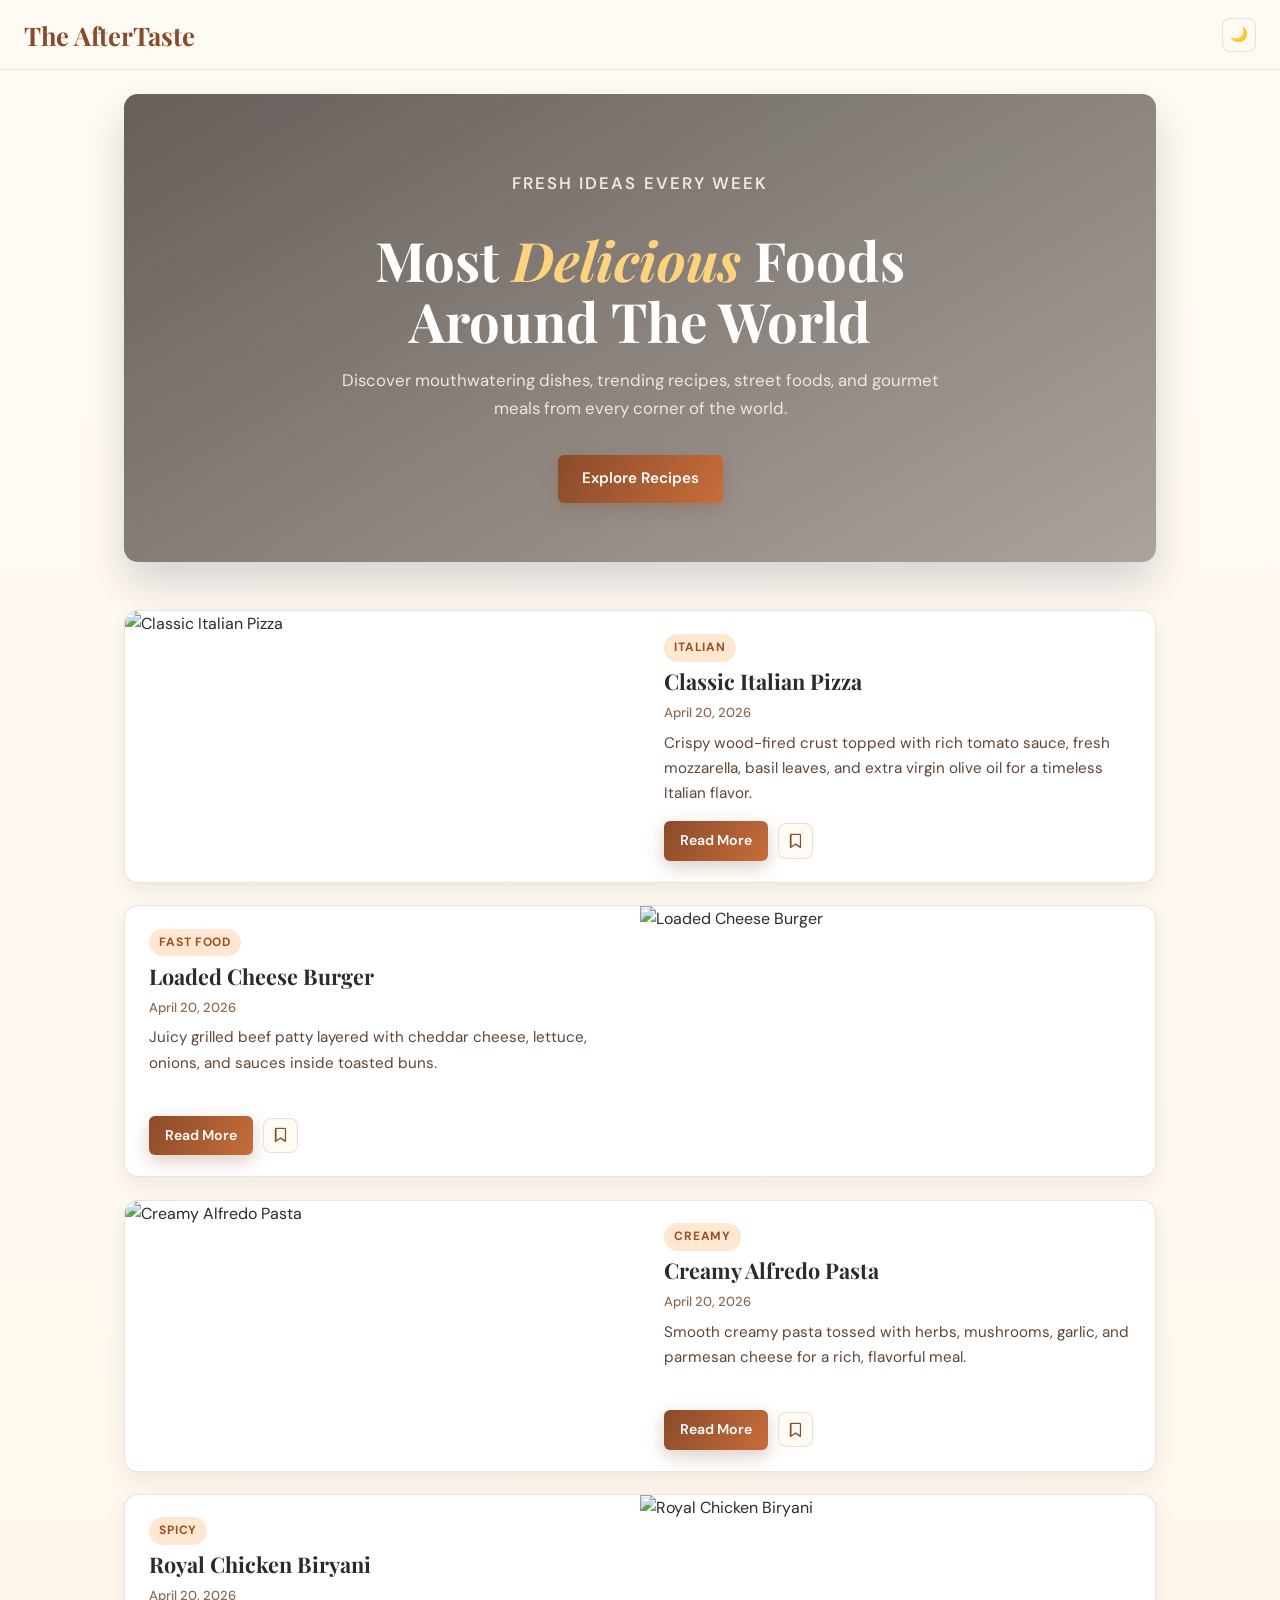
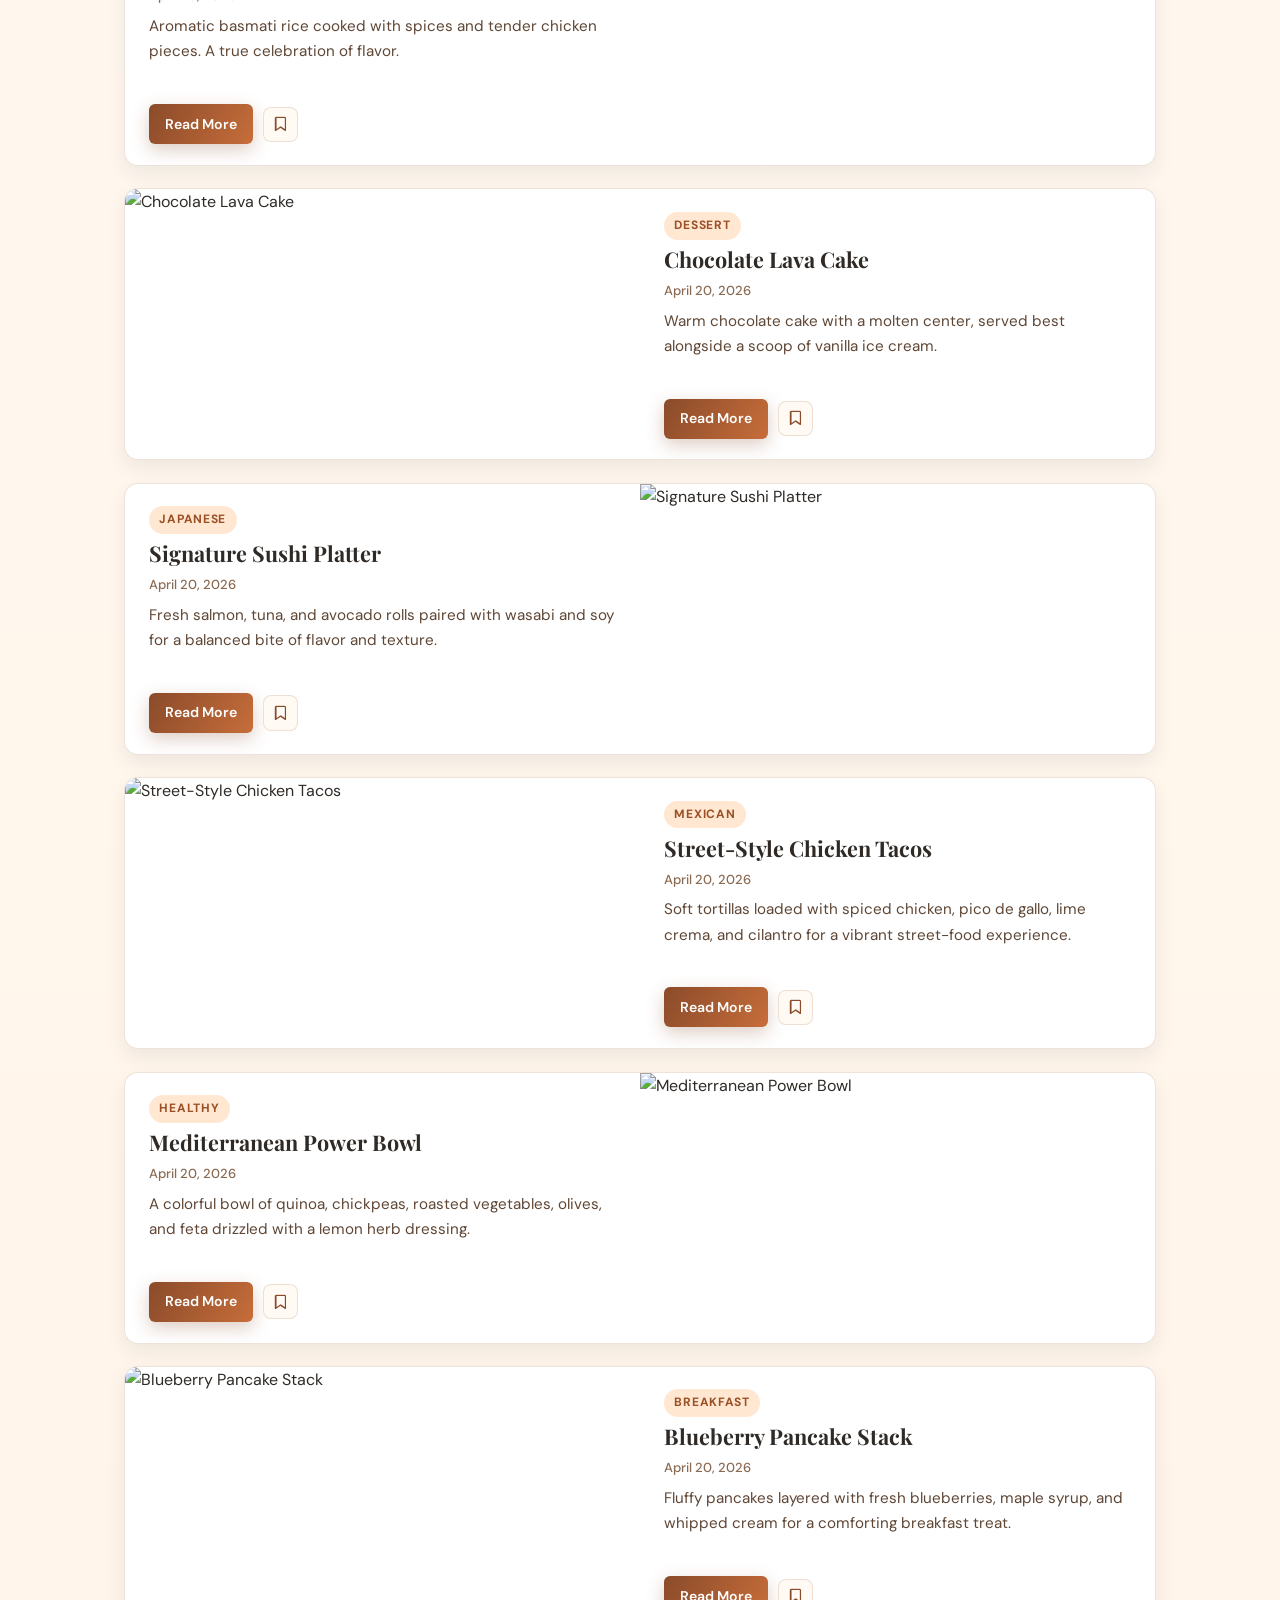
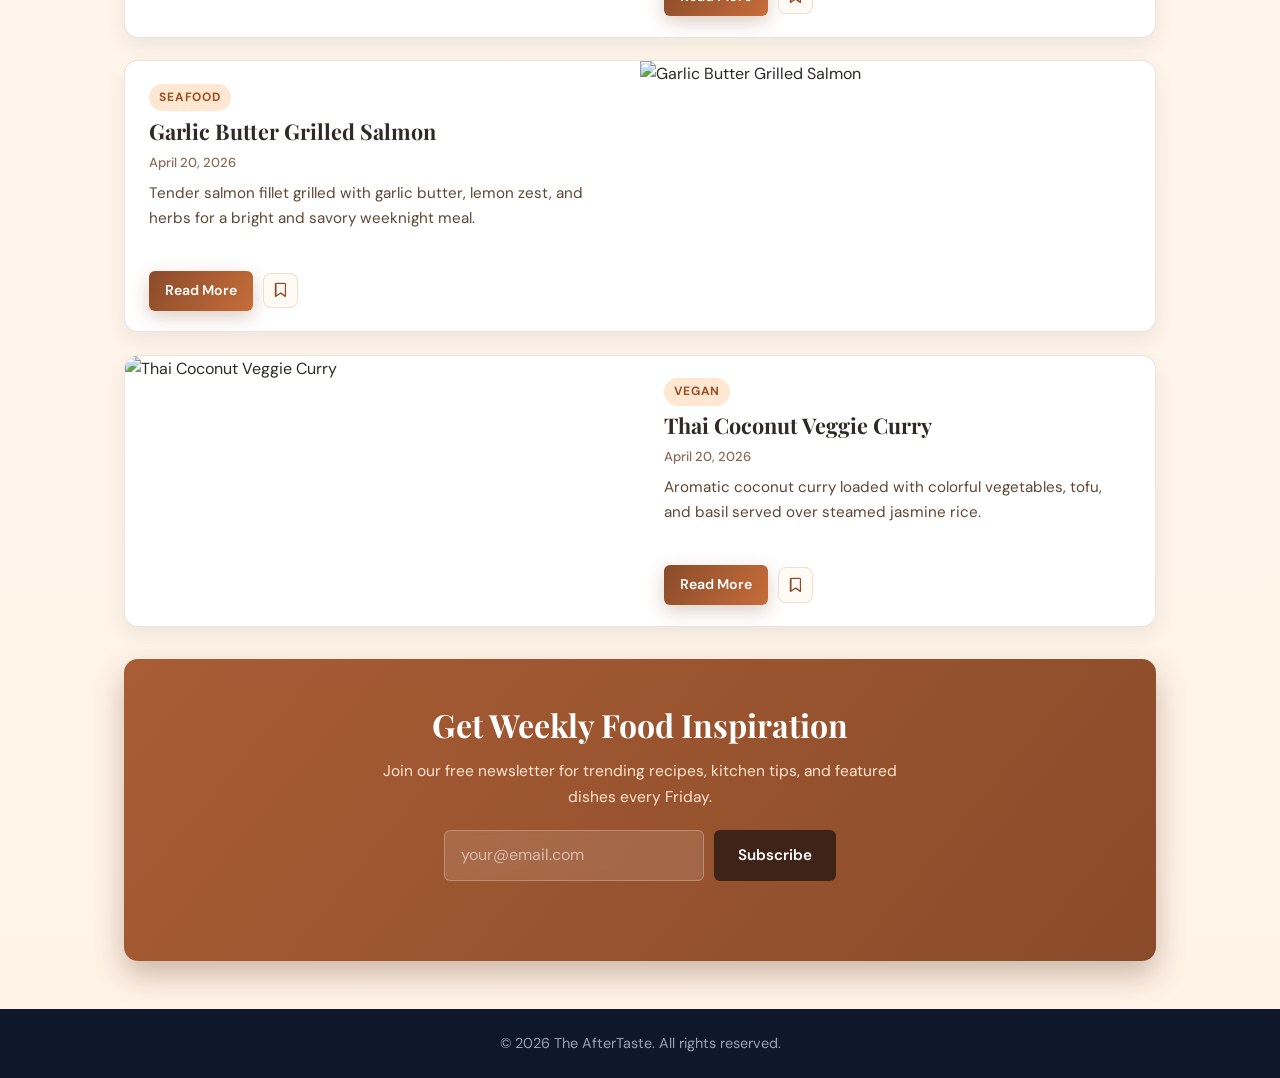
==== commit a5572420: "Add files via upload" ====
--- a/index.html
+++ b/index.html
@@ -1,488 +1,488 @@
-<!doctype html>
-<html lang="en">
-  <head>
-    <meta charset="UTF-8" />
-    <meta name="viewport" content="width=device-width, initial-scale=1.0" />
-    <title>The AfterTaste — Food Blog</title>
-    <meta
-      name="description"
-      content="The AfterTaste shares delicious recipes, global dishes, and food stories from around the world."
-    />
-    <link rel="preconnect" href="https://fonts.googleapis.com" />
-    <link rel="preconnect" href="https://fonts.gstatic.com" crossorigin />
-    <link
-      href="https://fonts.googleapis.com/css2?family=Playfair+Display:ital,wght@0,700;1,400&family=DM+Sans:wght@400;500;600&display=swap"
-      rel="stylesheet"
-    />
-    <link
-      rel="stylesheet"
-      href="https://cdnjs.cloudflare.com/ajax/libs/font-awesome/6.5.0/css/all.min.css"
-    />
-    <link rel="stylesheet" href="style.css" />
-  </head>
-  <body>
-    <header class="header" id="home">
-      <a class="logo" href="index.html">The AfterTaste</a>
-      <button
-        class="theme-toggle"
-        id="themeToggle"
-        type="button"
-        aria-label="Toggle dark mode"
-      >
-        🌙
-      </button>
-    </header>
-
-    <div class="container">
-      <section class="hero reveal">
-        <p class="eyebrow">Fresh ideas every week</p>
-        <h1>Most <em>Delicious</em> Foods<br />Around The World</h1>
-        <p>
-          Discover mouthwatering dishes, trending recipes, street foods, and
-          gourmet meals from every corner of the world.
-        </p>
-        <a href="#recipes" class="btn">Explore Recipes</a>
-      </section>
-
-      <main class="posts" id="recipes">
-        <section
-          class="card reveal-right"
-          data-category="Italian"
-          data-title="Classic Italian Pizza"
-        >
-          <img
-            src="https://images.unsplash.com/photo-1513104890138-7c749659a591?q=80&w=2015&auto=format&fit=crop"
-            alt="Classic Italian Pizza"
-            loading="lazy"
-          />
-          <div class="card-body">
-            <span class="tag">Italian</span>
-            <h3>Classic Italian Pizza</h3>
-            <p class="publish-date">April 20, 2026</p>
-            <p>
-              Crispy wood-fired crust topped with rich tomato sauce, fresh
-              mozzarella, basil leaves, and extra virgin olive oil for a
-              timeless Italian flavor.
-            </p>
-            <div class="card-footer">
-              <a
-                href="recipe-details.html?recipe=classic-italian-pizza"
-                class="btn"
-                >Read More</a
-              >
-              <button
-                class="save-btn"
-                type="button"
-                data-title="Classic Italian Pizza"
-                aria-label="Save recipe"
-              >
-                <i class="fa-regular fa-bookmark"></i>
-              </button>
-            </div>
-          </div>
-        </section>
-
-        <section
-          class="card reveal-left"
-          data-category="Fast Food"
-          data-title="Loaded Cheese Burger"
-        >
-          <img
-            src="https://images.unsplash.com/photo-1572802419224-296b0aeee0d9?q=80&w=2015&auto=format&fit=crop"
-            alt="Loaded Cheese Burger"
-            loading="lazy"
-          />
-          <div class="card-body">
-            <span class="tag">Fast Food</span>
-            <h3>Loaded Cheese Burger</h3>
-            <p class="publish-date">April 20, 2026</p>
-            <p>
-              Juicy grilled beef patty layered with cheddar cheese, lettuce,
-              onions, and sauces inside toasted buns.
-            </p>
-            <div class="card-footer">
-              <a
-                href="recipe-details.html?recipe=loaded-cheese-burger"
-                class="btn"
-                >Read More</a
-              >
-              <button
-                class="save-btn"
-                type="button"
-                data-title="Loaded Cheese Burger"
-                aria-label="Save recipe"
-              >
-                <i class="fa-regular fa-bookmark"></i>
-              </button>
-            </div>
-          </div>
-        </section>
-
-        <section
-          class="card reveal-right"
-          data-category="Creamy"
-          data-title="Creamy Alfredo Pasta"
-        >
-          <img
-            src="https://images.unsplash.com/photo-1621996346565-e3dbc646d9a9?w=600&auto=format&fit=crop&q=60"
-            alt="Creamy Alfredo Pasta"
-            loading="lazy"
-          />
-          <div class="card-body">
-            <span class="tag">Creamy</span>
-            <h3>Creamy Alfredo Pasta</h3>
-            <p class="publish-date">April 20, 2026</p>
-            <p>
-              Smooth creamy pasta tossed with herbs, mushrooms, garlic, and
-              parmesan cheese for a rich, flavorful meal.
-            </p>
-            <div class="card-footer">
-              <a
-                href="recipe-details.html?recipe=creamy-alfredo-pasta"
-                class="btn"
-                >Read More</a
-              >
-              <button
-                class="save-btn"
-                type="button"
-                data-title="Creamy Alfredo Pasta"
-                aria-label="Save recipe"
-              >
-                <i class="fa-regular fa-bookmark"></i>
-              </button>
-            </div>
-          </div>
-        </section>
-
-        <section
-          class="card reveal-left"
-          data-category="Spicy"
-          data-title="Royal Chicken Biryani"
-        >
-          <img
-            src="https://plus.unsplash.com/premium_photo-1694141252774-c937d97641da?q=80&w=388&auto=format&fit=crop"
-            alt="Royal Chicken Biryani"
-            loading="lazy"
-          />
-          <div class="card-body">
-            <span class="tag">Spicy</span>
-            <h3>Royal Chicken Biryani</h3>
-            <p class="publish-date">April 20, 2026</p>
-            <p>
-              Aromatic basmati rice cooked with spices and tender chicken
-              pieces. A true celebration of flavor.
-            </p>
-            <div class="card-footer">
-              <a
-                href="recipe-details.html?recipe=royal-chicken-biryani"
-                class="btn"
-                >Read More</a
-              >
-              <button
-                class="save-btn"
-                type="button"
-                data-title="Royal Chicken Biryani"
-                aria-label="Save recipe"
-              >
-                <i class="fa-regular fa-bookmark"></i>
-              </button>
-            </div>
-          </div>
-        </section>
-
-        <section
-          class="card reveal-right"
-          data-category="Dessert"
-          data-title="Chocolate Lava Cake"
-        >
-          <img
-            src="https://plus.unsplash.com/premium_photo-1723507349136-09a2ee63721d?q=80&w=831&auto=format&fit=crop"
-            alt="Chocolate Lava Cake"
-            loading="lazy"
-          />
-          <div class="card-body">
-            <span class="tag">Dessert</span>
-            <h3>Chocolate Lava Cake</h3>
-            <p class="publish-date">April 20, 2026</p>
-            <p>
-              Warm chocolate cake with a molten center, served best alongside a
-              scoop of vanilla ice cream.
-            </p>
-            <div class="card-footer">
-              <a
-                href="recipe-details.html?recipe=chocolate-lava-cake"
-                class="btn"
-                >Read More</a
-              >
-              <button
-                class="save-btn"
-                type="button"
-                data-title="Chocolate Lava Cake"
-                aria-label="Save recipe"
-              >
-                <i class="fa-regular fa-bookmark"></i>
-              </button>
-            </div>
-          </div>
-        </section>
-
-        <section
-          class="card reveal-left"
-          data-category="Japanese"
-          data-title="Signature Sushi Platter"
-        >
-          <img
-            src="https://images.unsplash.com/photo-1574484284002-952d92456975?q=80&w=900&auto=format&fit=crop"
-            alt="Signature Sushi Platter"
-            loading="lazy"
-          />
-          <div class="card-body">
-            <span class="tag">Japanese</span>
-            <h3>Signature Sushi Platter</h3>
-            <p class="publish-date">April 20, 2026</p>
-            <p>
-              Fresh salmon, tuna, and avocado rolls paired with wasabi and soy
-              for a balanced bite of flavor and texture.
-            </p>
-            <div class="card-footer">
-              <a
-                href="recipe-details.html?recipe=signature-sushi-platter"
-                class="btn"
-                >Read More</a
-              >
-              <button
-                class="save-btn"
-                type="button"
-                data-title="Signature Sushi Platter"
-                aria-label="Save recipe"
-              >
-                <i class="fa-regular fa-bookmark"></i>
-              </button>
-            </div>
-          </div>
-        </section>
-
-        <section
-          class="card reveal-right"
-          data-category="Mexican"
-          data-title="Street-Style Chicken Tacos"
-        >
-          <img
-            src="https://images.unsplash.com/photo-1565299624946-b28f40a0ae38?q=80&w=900&auto=format&fit=crop"
-            alt="Street-Style Chicken Tacos"
-            loading="lazy"
-          />
-          <div class="card-body">
-            <span class="tag">Mexican</span>
-            <h3>Street-Style Chicken Tacos</h3>
-            <p class="publish-date">April 20, 2026</p>
-            <p>
-              Soft tortillas loaded with spiced chicken, pico de gallo, lime
-              crema, and cilantro for a vibrant street-food experience.
-            </p>
-            <div class="card-footer">
-              <a
-                href="recipe-details.html?recipe=street-style-chicken-tacos"
-                class="btn"
-                >Read More</a
-              >
-              <button
-                class="save-btn"
-                type="button"
-                data-title="Street-Style Chicken Tacos"
-                aria-label="Save recipe"
-              >
-                <i class="fa-regular fa-bookmark"></i>
-              </button>
-            </div>
-          </div>
-        </section>
-
-        <section
-          class="card reveal-left"
-          data-category="Healthy"
-          data-title="Mediterranean Power Bowl"
-        >
-          <img
-            src="https://images.unsplash.com/photo-1540189549336-e6e99c3679fe?q=80&w=900&auto=format&fit=crop"
-            alt="Mediterranean Power Bowl"
-            loading="lazy"
-          />
-          <div class="card-body">
-            <span class="tag">Healthy</span>
-            <h3>Mediterranean Power Bowl</h3>
-            <p class="publish-date">April 20, 2026</p>
-            <p>
-              A colorful bowl of quinoa, chickpeas, roasted vegetables, olives,
-              and feta drizzled with a lemon herb dressing.
-            </p>
-            <div class="card-footer">
-              <a
-                href="recipe-details.html?recipe=mediterranean-power-bowl"
-                class="btn"
-                >Read More</a
-              >
-              <button
-                class="save-btn"
-                type="button"
-                data-title="Mediterranean Power Bowl"
-                aria-label="Save recipe"
-              >
-                <i class="fa-regular fa-bookmark"></i>
-              </button>
-            </div>
-          </div>
-        </section>
-
-        <section
-          class="card reveal-right"
-          data-category="Breakfast"
-          data-title="Blueberry Pancake Stack"
-        >
-          <img
-            src="https://images.unsplash.com/photo-1528207776546-365bb710ee93?q=80&w=900&auto=format&fit=crop"
-            alt="Blueberry Pancake Stack"
-            loading="lazy"
-          />
-          <div class="card-body">
-            <span class="tag">Breakfast</span>
-            <h3>Blueberry Pancake Stack</h3>
-            <p class="publish-date">April 20, 2026</p>
-            <p>
-              Fluffy pancakes layered with fresh blueberries, maple syrup, and
-              whipped cream for a comforting breakfast treat.
-            </p>
-            <div class="card-footer">
-              <a
-                href="recipe-details.html?recipe=blueberry-pancake-stack"
-                class="btn"
-                >Read More</a
-              >
-              <button
-                class="save-btn"
-                type="button"
-                data-title="Blueberry Pancake Stack"
-                aria-label="Save recipe"
-              >
-                <i class="fa-regular fa-bookmark"></i>
-              </button>
-            </div>
-          </div>
-        </section>
-
-        <section
-          class="card reveal-left"
-          data-category="Seafood"
-          data-title="Garlic Butter Grilled Salmon"
-        >
-          <img
-            src="https://plus.unsplash.com/premium_photo-1664472670740-76504463a146?w=600&auto=format&fit=crop&q=60&ixlib=rb-4.1.0&ixid=M3wxMjA3fDB8MHxzZWFyY2h8MXx8R2FybGljJTIwQnV0dGVyJTIwR3JpbGxlZCUyMFNhbG1vbnxlbnwwfHwwfHx8MA%3D%3D"
-            alt="Garlic Butter Grilled Salmon"
-            loading="lazy"
-          />
-          <div class="card-body">
-            <span class="tag">Seafood</span>
-            <h3>Garlic Butter Grilled Salmon</h3>
-            <p class="publish-date">April 20, 2026</p>
-            <p>
-              Tender salmon fillet grilled with garlic butter, lemon zest, and
-              herbs for a bright and savory weeknight meal.
-            </p>
-            <div class="card-footer">
-              <a
-                href="recipe-details.html?recipe=garlic-butter-grilled-salmon"
-                class="btn"
-                >Read More</a
-              >
-              <button
-                class="save-btn"
-                type="button"
-                data-title="Garlic Butter Grilled Salmon"
-                aria-label="Save recipe"
-              >
-                <i class="fa-regular fa-bookmark"></i>
-              </button>
-            </div>
-          </div>
-        </section>
-
-        <section
-          class="card reveal-right"
-          data-category="Vegan"
-          data-title="Thai Coconut Veggie Curry"
-        >
-          <img
-            src="https://images.unsplash.com/photo-1512621776951-a57141f2eefd?q=80&w=900&auto=format&fit=crop"
-            alt="Thai Coconut Veggie Curry"
-            loading="lazy"
-          />
-          <div class="card-body">
-            <span class="tag">Vegan</span>
-            <h3>Thai Coconut Veggie Curry</h3>
-            <p class="publish-date">April 20, 2026</p>
-            <p>
-              Aromatic coconut curry loaded with colorful vegetables, tofu, and
-              basil served over steamed jasmine rice.
-            </p>
-            <div class="card-footer">
-              <a
-                href="recipe-details.html?recipe=thai-coconut-veggie-curry"
-                class="btn"
-                >Read More</a
-              >
-              <button
-                class="save-btn"
-                type="button"
-                data-title="Thai Coconut Veggie Curry"
-                aria-label="Save recipe"
-              >
-                <i class="fa-regular fa-bookmark"></i>
-              </button>
-            </div>
-          </div>
-        </section>
-      </main>
-
-      <section class="newsletter zoom-reveal" id="newsletter">
-        <div class="newsletter-inner">
-          <h2>Get Weekly Food Inspiration</h2>
-          <p>
-            Join our free newsletter for trending recipes, kitchen tips, and
-            featured dishes every Friday.
-          </p>
-          <form class="newsletter-form" id="newsletterForm" novalidate>
-            <input
-              type="email"
-              id="newsletterEmail"
-              placeholder="your@email.com"
-              required
-              autocomplete="email"
-            />
-            <button type="submit" class="btn">Subscribe</button>
-          </form>
-          <p
-            class="newsletter-message"
-            id="newsletterMessage"
-            role="status"
-            aria-live="polite"
-          ></p>
-        </div>
-      </section>
-    </div>
-
-    <footer class="footer">
-      &copy; 2026 The AfterTaste. All rights reserved.
-    </footer>
-
-    <button
-      class="back-to-top"
-      id="backToTop"
-      type="button"
-      aria-label="Scroll back to top"
-    >
-      <i class="fa-solid fa-arrow-up"></i>
-    </button>
-
-    <script src="script.js"></script>
-  </body>
-</html>
+<!doctype html>
+<html lang="en">
+  <head>
+    <meta charset="UTF-8" />
+    <meta name="viewport" content="width=device-width, initial-scale=1.0" />
+    <title>The AfterTaste — Food Blog</title>
+    <meta
+      name="description"
+      content="The AfterTaste shares delicious recipes, global dishes, and food stories from around the world."
+    />
+    <link rel="preconnect" href="https://fonts.googleapis.com" />
+    <link rel="preconnect" href="https://fonts.gstatic.com" crossorigin />
+    <link
+      href="https://fonts.googleapis.com/css2?family=Playfair+Display:ital,wght@0,700;1,400&family=DM+Sans:wght@400;500;600&display=swap"
+      rel="stylesheet"
+    />
+    <link
+      rel="stylesheet"
+      href="https://cdnjs.cloudflare.com/ajax/libs/font-awesome/6.5.0/css/all.min.css"
+    />
+    <link rel="stylesheet" href="style.css" />
+  </head>
+  <body>
+    <header class="header" id="home">
+      <a class="logo" href="index.html">The AfterTaste</a>
+      <button
+        class="theme-toggle"
+        id="themeToggle"
+        type="button"
+        aria-label="Toggle dark mode"
+      >
+        🌙
+      </button>
+    </header>
+
+    <div class="container">
+      <section class="hero reveal">
+        <p class="eyebrow">Fresh ideas every week</p>
+        <h1>Most <em>Delicious</em> Foods<br />Around The World</h1>
+        <p>
+          Discover mouthwatering dishes, trending recipes, street foods, and
+          gourmet meals from every corner of the world.
+        </p>
+        <a href="#recipes" class="btn">Explore Recipes</a>
+      </section>
+
+      <main class="posts" id="recipes">
+        <section
+          class="card reveal-right"
+          data-category="Italian"
+          data-title="Classic Italian Pizza"
+        >
+          <img
+            src="https://images.unsplash.com/photo-1513104890138-7c749659a591?q=80&w=2015&auto=format&fit=crop"
+            alt="Classic Italian Pizza"
+            loading="lazy"
+          />
+          <div class="card-body">
+            <span class="tag">Italian</span>
+            <h3>Classic Italian Pizza</h3>
+            <p class="publish-date">April 20, 2026</p>
+            <p>
+              Crispy wood-fired crust topped with rich tomato sauce, fresh
+              mozzarella, basil leaves, and extra virgin olive oil for a
+              timeless Italian flavor.
+            </p>
+            <div class="card-footer">
+              <a
+                href="recipe-details.html?recipe=classic-italian-pizza"
+                class="btn"
+                >Read More</a
+              >
+              <button
+                class="save-btn"
+                type="button"
+                data-title="Classic Italian Pizza"
+                aria-label="Save recipe"
+              >
+                <i class="fa-regular fa-bookmark"></i>
+              </button>
+            </div>
+          </div>
+        </section>
+
+        <section
+          class="card reveal-left"
+          data-category="Fast Food"
+          data-title="Loaded Cheese Burger"
+        >
+          <img
+            src="https://images.unsplash.com/photo-1572802419224-296b0aeee0d9?q=80&w=2015&auto=format&fit=crop"
+            alt="Loaded Cheese Burger"
+            loading="lazy"
+          />
+          <div class="card-body">
+            <span class="tag">Fast Food</span>
+            <h3>Loaded Cheese Burger</h3>
+            <p class="publish-date">April 20, 2026</p>
+            <p>
+              Juicy grilled beef patty layered with cheddar cheese, lettuce,
+              onions, and sauces inside toasted buns.
+            </p>
+            <div class="card-footer">
+              <a
+                href="recipe-details.html?recipe=loaded-cheese-burger"
+                class="btn"
+                >Read More</a
+              >
+              <button
+                class="save-btn"
+                type="button"
+                data-title="Loaded Cheese Burger"
+                aria-label="Save recipe"
+              >
+                <i class="fa-regular fa-bookmark"></i>
+              </button>
+            </div>
+          </div>
+        </section>
+
+        <section
+          class="card reveal-right"
+          data-category="Creamy"
+          data-title="Creamy Alfredo Pasta"
+        >
+          <img
+            src="https://images.unsplash.com/photo-1621996346565-e3dbc646d9a9?w=600&auto=format&fit=crop&q=60"
+            alt="Creamy Alfredo Pasta"
+            loading="lazy"
+          />
+          <div class="card-body">
+            <span class="tag">Creamy</span>
+            <h3>Creamy Alfredo Pasta</h3>
+            <p class="publish-date">April 20, 2026</p>
+            <p>
+              Smooth creamy pasta tossed with herbs, mushrooms, garlic, and
+              parmesan cheese for a rich, flavorful meal.
+            </p>
+            <div class="card-footer">
+              <a
+                href="recipe-details.html?recipe=creamy-alfredo-pasta"
+                class="btn"
+                >Read More</a
+              >
+              <button
+                class="save-btn"
+                type="button"
+                data-title="Creamy Alfredo Pasta"
+                aria-label="Save recipe"
+              >
+                <i class="fa-regular fa-bookmark"></i>
+              </button>
+            </div>
+          </div>
+        </section>
+
+        <section
+          class="card reveal-left"
+          data-category="Spicy"
+          data-title="Royal Chicken Biryani"
+        >
+          <img
+            src="https://plus.unsplash.com/premium_photo-1694141252774-c937d97641da?q=80&w=388&auto=format&fit=crop"
+            alt="Royal Chicken Biryani"
+            loading="lazy"
+          />
+          <div class="card-body">
+            <span class="tag">Spicy</span>
+            <h3>Royal Chicken Biryani</h3>
+            <p class="publish-date">April 20, 2026</p>
+            <p>
+              Aromatic basmati rice cooked with spices and tender chicken
+              pieces. A true celebration of flavor.
+            </p>
+            <div class="card-footer">
+              <a
+                href="recipe-details.html?recipe=royal-chicken-biryani"
+                class="btn"
+                >Read More</a
+              >
+              <button
+                class="save-btn"
+                type="button"
+                data-title="Royal Chicken Biryani"
+                aria-label="Save recipe"
+              >
+                <i class="fa-regular fa-bookmark"></i>
+              </button>
+            </div>
+          </div>
+        </section>
+
+        <section
+          class="card reveal-right"
+          data-category="Dessert"
+          data-title="Chocolate Lava Cake"
+        >
+          <img
+            src="https://plus.unsplash.com/premium_photo-1723507349136-09a2ee63721d?q=80&w=831&auto=format&fit=crop"
+            alt="Chocolate Lava Cake"
+            loading="lazy"
+          />
+          <div class="card-body">
+            <span class="tag">Dessert</span>
+            <h3>Chocolate Lava Cake</h3>
+            <p class="publish-date">April 20, 2026</p>
+            <p>
+              Warm chocolate cake with a molten center, served best alongside a
+              scoop of vanilla ice cream.
+            </p>
+            <div class="card-footer">
+              <a
+                href="recipe-details.html?recipe=chocolate-lava-cake"
+                class="btn"
+                >Read More</a
+              >
+              <button
+                class="save-btn"
+                type="button"
+                data-title="Chocolate Lava Cake"
+                aria-label="Save recipe"
+              >
+                <i class="fa-regular fa-bookmark"></i>
+              </button>
+            </div>
+          </div>
+        </section>
+
+        <section
+          class="card reveal-left"
+          data-category="Japanese"
+          data-title="Signature Sushi Platter"
+        >
+          <img
+            src="https://images.unsplash.com/photo-1574484284002-952d92456975?q=80&w=900&auto=format&fit=crop"
+            alt="Signature Sushi Platter"
+            loading="lazy"
+          />
+          <div class="card-body">
+            <span class="tag">Japanese</span>
+            <h3>Signature Sushi Platter</h3>
+            <p class="publish-date">April 20, 2026</p>
+            <p>
+              Fresh salmon, tuna, and avocado rolls paired with wasabi and soy
+              for a balanced bite of flavor and texture.
+            </p>
+            <div class="card-footer">
+              <a
+                href="recipe-details.html?recipe=signature-sushi-platter"
+                class="btn"
+                >Read More</a
+              >
+              <button
+                class="save-btn"
+                type="button"
+                data-title="Signature Sushi Platter"
+                aria-label="Save recipe"
+              >
+                <i class="fa-regular fa-bookmark"></i>
+              </button>
+            </div>
+          </div>
+        </section>
+
+        <section
+          class="card reveal-right"
+          data-category="Mexican"
+          data-title="Street-Style Chicken Tacos"
+        >
+          <img
+            src="https://images.unsplash.com/photo-1565299624946-b28f40a0ae38?q=80&w=900&auto=format&fit=crop"
+            alt="Street-Style Chicken Tacos"
+            loading="lazy"
+          />
+          <div class="card-body">
+            <span class="tag">Mexican</span>
+            <h3>Street-Style Chicken Tacos</h3>
+            <p class="publish-date">April 20, 2026</p>
+            <p>
+              Soft tortillas loaded with spiced chicken, pico de gallo, lime
+              crema, and cilantro for a vibrant street-food experience.
+            </p>
+            <div class="card-footer">
+              <a
+                href="recipe-details.html?recipe=street-style-chicken-tacos"
+                class="btn"
+                >Read More</a
+              >
+              <button
+                class="save-btn"
+                type="button"
+                data-title="Street-Style Chicken Tacos"
+                aria-label="Save recipe"
+              >
+                <i class="fa-regular fa-bookmark"></i>
+              </button>
+            </div>
+          </div>
+        </section>
+
+        <section
+          class="card reveal-left"
+          data-category="Healthy"
+          data-title="Mediterranean Power Bowl"
+        >
+          <img
+            src="https://images.unsplash.com/photo-1540189549336-e6e99c3679fe?q=80&w=900&auto=format&fit=crop"
+            alt="Mediterranean Power Bowl"
+            loading="lazy"
+          />
+          <div class="card-body">
+            <span class="tag">Healthy</span>
+            <h3>Mediterranean Power Bowl</h3>
+            <p class="publish-date">April 20, 2026</p>
+            <p>
+              A colorful bowl of quinoa, chickpeas, roasted vegetables, olives,
+              and feta drizzled with a lemon herb dressing.
+            </p>
+            <div class="card-footer">
+              <a
+                href="recipe-details.html?recipe=mediterranean-power-bowl"
+                class="btn"
+                >Read More</a
+              >
+              <button
+                class="save-btn"
+                type="button"
+                data-title="Mediterranean Power Bowl"
+                aria-label="Save recipe"
+              >
+                <i class="fa-regular fa-bookmark"></i>
+              </button>
+            </div>
+          </div>
+        </section>
+
+        <section
+          class="card reveal-right"
+          data-category="Breakfast"
+          data-title="Blueberry Pancake Stack"
+        >
+          <img
+            src="https://images.unsplash.com/photo-1528207776546-365bb710ee93?q=80&w=900&auto=format&fit=crop"
+            alt="Blueberry Pancake Stack"
+            loading="lazy"
+          />
+          <div class="card-body">
+            <span class="tag">Breakfast</span>
+            <h3>Blueberry Pancake Stack</h3>
+            <p class="publish-date">April 20, 2026</p>
+            <p>
+              Fluffy pancakes layered with fresh blueberries, maple syrup, and
+              whipped cream for a comforting breakfast treat.
+            </p>
+            <div class="card-footer">
+              <a
+                href="recipe-details.html?recipe=blueberry-pancake-stack"
+                class="btn"
+                >Read More</a
+              >
+              <button
+                class="save-btn"
+                type="button"
+                data-title="Blueberry Pancake Stack"
+                aria-label="Save recipe"
+              >
+                <i class="fa-regular fa-bookmark"></i>
+              </button>
+            </div>
+          </div>
+        </section>
+
+        <section
+          class="card reveal-left"
+          data-category="Seafood"
+          data-title="Garlic Butter Grilled Salmon"
+        >
+          <img
+            src="https://plus.unsplash.com/premium_photo-1664472670740-76504463a146?w=600&auto=format&fit=crop&q=60&ixlib=rb-4.1.0&ixid=M3wxMjA3fDB8MHxzZWFyY2h8MXx8R2FybGljJTIwQnV0dGVyJTIwR3JpbGxlZCUyMFNhbG1vbnxlbnwwfHwwfHx8MA%3D%3D"
+            alt="Garlic Butter Grilled Salmon"
+            loading="lazy"
+          />
+          <div class="card-body">
+            <span class="tag">Seafood</span>
+            <h3>Garlic Butter Grilled Salmon</h3>
+            <p class="publish-date">April 20, 2026</p>
+            <p>
+              Tender salmon fillet grilled with garlic butter, lemon zest, and
+              herbs for a bright and savory weeknight meal.
+            </p>
+            <div class="card-footer">
+              <a
+                href="recipe-details.html?recipe=garlic-butter-grilled-salmon"
+                class="btn"
+                >Read More</a
+              >
+              <button
+                class="save-btn"
+                type="button"
+                data-title="Garlic Butter Grilled Salmon"
+                aria-label="Save recipe"
+              >
+                <i class="fa-regular fa-bookmark"></i>
+              </button>
+            </div>
+          </div>
+        </section>
+
+        <section
+          class="card reveal-right"
+          data-category="Vegan"
+          data-title="Thai Coconut Veggie Curry"
+        >
+          <img
+            src="https://images.unsplash.com/photo-1512621776951-a57141f2eefd?q=80&w=900&auto=format&fit=crop"
+            alt="Thai Coconut Veggie Curry"
+            loading="lazy"
+          />
+          <div class="card-body">
+            <span class="tag">Vegan</span>
+            <h3>Thai Coconut Veggie Curry</h3>
+            <p class="publish-date">April 20, 2026</p>
+            <p>
+              Aromatic coconut curry loaded with colorful vegetables, tofu, and
+              basil served over steamed jasmine rice.
+            </p>
+            <div class="card-footer">
+              <a
+                href="recipe-details.html?recipe=thai-coconut-veggie-curry"
+                class="btn"
+                >Read More</a
+              >
+              <button
+                class="save-btn"
+                type="button"
+                data-title="Thai Coconut Veggie Curry"
+                aria-label="Save recipe"
+              >
+                <i class="fa-regular fa-bookmark"></i>
+              </button>
+            </div>
+          </div>
+        </section>
+      </main>
+
+      <section class="newsletter zoom-reveal" id="newsletter">
+        <div class="newsletter-inner">
+          <h2>Get Weekly Food Inspiration</h2>
+          <p>
+            Join our free newsletter for trending recipes, kitchen tips, and
+            featured dishes every Friday.
+          </p>
+          <form class="newsletter-form" id="newsletterForm" novalidate>
+            <input
+              type="email"
+              id="newsletterEmail"
+              placeholder="your@email.com"
+              required
+              autocomplete="email"
+            />
+            <button type="submit" class="btn">Subscribe</button>
+          </form>
+          <p
+            class="newsletter-message"
+            id="newsletterMessage"
+            role="status"
+            aria-live="polite"
+          ></p>
+        </div>
+      </section>
+    </div>
+
+    <footer class="footer">
+      &copy; 2026 The AfterTaste. All rights reserved.
+    </footer>
+
+    <button
+      class="back-to-top"
+      id="backToTop"
+      type="button"
+      aria-label="Scroll back to top"
+    >
+      <i class="fa-solid fa-arrow-up"></i>
+    </button>
+
+    <script src="script.js"></script>
+  </body>
+</html>
--- a/style.css
+++ b/style.css
@@ -1,703 +1,418 @@
-@import url('https://fonts.googleapis.com/css2?family=Poppins:wght@300;500;700&display=swap');
-
-*{
-margin:0;
-padding:0;
-box-sizing:border-box;
-}
-
-html{
-scroll-behavior:smooth;
-}
-
-body{
-font-family:'Poppins',sans-serif;
-background:linear-gradient(180deg,#fffaf3 0%,#fff3e7 100%);
-font-size:1.1rem;
-color:#2f2a26;
-line-height:1.6;
-}
-
-a{
-text-decoration:none;
-color:#222;
-}
-
-input,
-button{
-font:inherit;
-}
-
-.container{
-max-width:1100px;
-margin:auto;
-padding:0 1.25rem 2rem;
-}
-
-.header{
-display:flex;
-justify-content:space-between;
-align-items:center;
-gap:.8rem;
-padding:.75rem 0;
-position:sticky;
-top:0;
-z-index:10;
-background:rgba(255,250,243,.92);
-backdrop-filter:blur(8px);
-border-bottom:1px solid rgba(120,84,58,.14);
-}
-
-.logo{
-font-size:1.7rem;
-font-weight:700;
-color:#8a4b2a;
-text-decoration:none;
-}
-
-nav ul{
-display:flex;
-gap:.4rem;
-}
-
-nav ul li{
-list-style:none;
-}
-
-nav ul li a{
-padding:.38rem .65rem;
-font-weight:600;
-border-radius:.5rem;
-transition:background .2s ease,color .2s ease;
-font-size:.95rem;
-}
-
-nav ul li a:hover{
-background:#dff6f3;
-color:#115e59;
-}
-
-.active{
-color:#0f766e;
-background:#dff6f3;
-}
-
-.theme-toggle{
-border:1px solid #e7c9b0;
-background:#fff8f1;
-color:#8a4b2a;
-width:2rem;
-height:2rem;
-border-radius:.5rem;
-font-size:.85rem;
-display:grid;
-place-items:center;
-cursor:pointer;
-transition:.25s ease;
-}
-
-.theme-toggle:hover{
-background:#fce8d8;
-}
-
-.hero{
-min-height:48vh;
-display:flex;
-flex-direction:column;
-justify-content:center;
-align-items:center;
-text-align:center;
-padding:3rem 1rem 2.2rem;
-background:
-linear-gradient(120deg,rgba(33,24,19,.62),rgba(33,24,19,.35)),
-url('https://images.unsplash.com/photo-1504674900247-0877df9cc836?q=80&w=1600&auto=format&fit=crop') center/cover no-repeat;
-border-radius:16px;
-overflow:hidden;
-box-shadow:0 16px 30px rgba(78,52,34,.24);
-}
-
-.eyebrow{
-font-size:.85rem;
-font-weight:700;
-letter-spacing:.08em;
-text-transform:uppercase;
-color:#ffd8b8;
-margin-bottom:.75rem;
-}
-
-.hero h1{
-font-size:clamp(2rem,5vw,3.2rem);
-margin-bottom:1rem;
-line-height:1.15;
-max-width:900px;
-}
-
-.hero h1 span{
-color:#ffd27d;
-}
-
-.hero p{
-max-width:700px;
-line-height:1.7;
-color:#f5ede6;
-}
-
-.hero h1{
-color:#ffffff;
-}
-
-.hero-actions{
-display:flex;
-gap:.8rem;
-margin-top:1.6rem;
-flex-wrap:wrap;
-justify-content:center;
-}
-
-.posts{
-padding-top:1rem;
-}
-
-.controls{
-display:flex;
-justify-content:space-between;
-align-items:flex-end;
-gap:1rem;
-flex-wrap:wrap;
-background:#fffdf9;
-border:1px solid rgba(168,114,74,.2);
-border-radius:14px;
-padding:1rem;
-margin-bottom:1.2rem;
-box-shadow:0 8px 20px rgba(15,23,42,0.06);
-}
-
-.search-box{
-flex:1 1 320px;
-}
-
-.sort-box{
-display:flex;
-flex-direction:column;
-gap:.3rem;
-min-width:170px;
-}
-
-.sort-box label{
-font-size:.9rem;
-font-weight:600;
-color:#5f4635;
-}
-
-.sort-box select{
-padding:.6rem .7rem;
-border:1px solid #dfc3ad;
-border-radius:.6rem;
-background:#fff8f2;
-}
-
-.search-box label{
-display:block;
-font-size:.9rem;
-font-weight:600;
-margin-bottom:.3rem;
-color:#5f4635;
-}
-
-.search-box input{
-width:100%;
-padding:.65rem .8rem;
-border:1px solid #dfc3ad;
-border-radius:.6rem;
-outline:none;
-background:#fff8f2;
-}
-
-.search-box input:focus{
-border-color:#bd7a4c;
-box-shadow:0 0 0 3px rgba(189,122,76,.16);
-}
-
-.filter-chips{
-display:flex;
-gap:.45rem;
-flex-wrap:wrap;
-}
-
-.results-count{
-font-size:.92rem;
-font-weight:600;
-color:#7a5b46;
-margin-left:auto;
-}
-
-.chip{
-background:#fff0e2;
-color:#8a4b2a;
-border:1px solid #efc8a7;
-padding:.4rem .75rem;
-border-radius:999px;
-cursor:pointer;
-font-weight:600;
-font-size:.88rem;
-transition:.2s ease;
-}
-
-.chip:hover{
-background:#ffe3ca;
-}
-
-.active-chip{
-background:#8a4b2a;
-color:#fff;
-border-color:#8a4b2a;
-}
-
-[data-aos]{
-will-change:transform,opacity,filter;
-transition-timing-function:cubic-bezier(0.22,1,0.36,1) !important;
-transition-duration:.9s !important;
-}
-
-[data-aos]:not(.aos-animate){
-filter:blur(6px);
-}
-
-[data-aos].aos-animate{
-filter:blur(0);
-}
-
-.card[data-aos]{
-transform-origin:center center;
-}
-
-img{
-width:100%;
-display:block;
-}
-
-.card{
-display:grid;
-grid-template-columns:repeat(2,1fr);
-gap:1.2rem;
-margin-bottom:1.3rem;
-background:#fff;
-box-shadow:0 10px 22px rgba(15,23,42,0.08);
-border-radius:14px;
-overflow:hidden;
-border:1px solid rgba(168,114,74,.2);
-transition:transform .25s ease,box-shadow .25s ease;
-position:relative;
-}
-
-.card:hover{
-transform:translateY(-3px);
-box-shadow:0 18px 34px rgba(15,23,42,.15);
-}
-
-.card::after{
-content:'';
-position:absolute;
-inset:0;
-background:linear-gradient(120deg,rgba(199,109,58,0.09),rgba(138,75,42,0.1));
-opacity:0;
-transition:opacity .3s ease;
-pointer-events:none;
-}
-
-.card:hover::after{
-opacity:1;
-}
-
-.card:nth-child(even) img{
-order:2;
-}
-
-.card img{
-height:265px;
-object-fit:cover;
-transition:transform .45s ease,filter .45s ease;
-}
-
-.card:hover img{
-transform:scale(1.04);
-filter:saturate(1.05);
-}
-
-.card div{
-padding:1.15rem 1.2rem 1.25rem;
-}
-
-.tag{
-display:inline-block;
-font-size:.82rem;
-font-weight:700;
-padding:.3rem .65rem;
-border-radius:999px;
-background:#ffe7d2;
-color:#9b4f25;
-margin-bottom:.8rem;
-}
-
-.card h3{
-font-size:1.35rem;
-margin-bottom:.55rem;
-line-height:1.2;
-}
-
-.publish-date{
-font-size:.9rem;
-font-weight:600;
-margin-bottom:.6rem;
-color:#8b6a52;
-}
-
-.card p{
-font-size:.96rem;
-}
-
-.btn{
-display:inline-block;
-margin-top:1.5rem;
-background:linear-gradient(120deg,#8a4b2a,#c76d3a);
-color:#fff;
-padding:.8rem 1.5rem;
-border-radius:5px;
-font-weight:600;
-transition:.3s;
-box-shadow:0 8px 20px rgba(138,75,42,.28);
-}
-
-.card .btn{
-margin-top:.95rem;
-padding:.58rem 1rem;
-font-size:.9rem;
-}
-
-.card-actions{
-display:flex;
-align-items:center;
-gap:.45rem;
-margin-top:.8rem;
-flex-wrap:wrap;
-}
-
-.mini-btn{
-border:1px solid #efc8a7;
-background:#fff0e2;
-color:#9b4f25;
-padding:.3rem .55rem;
-border-radius:.45rem;
-font-size:.82rem;
-font-weight:600;
-cursor:pointer;
-transition:.2s ease;
-}
-
-.mini-btn:hover{
-background:#ffe3ca;
-transform:translateY(-1px);
-}
-
-.save-btn{
-border-color:#f2b88d;
-background:#fff4ea;
-color:#8a4b2a;
-}
-
-.save-btn:hover{
-background:#ffe4cf;
-}
-
-.read-time{
-font-size:.8rem;
-font-weight:600;
-color:#8b6a52;
-margin-left:.2rem;
-}
-
-.btn:hover{
-transform:translateY(-1px);
-box-shadow:0 12px 22px rgba(138,75,42,.34);
-}
-
-.footer{
-text-align:center;
-background:#0f172a;
-color:#fff;
-padding:1.4rem;
-margin-top:2rem;
-font-size:1rem;
-}
-
-.newsletter{
-background:linear-gradient(130deg,#a85d34,#8a4b2a);
-border-radius:14px;
-padding:1.6rem;
-color:#fff;
-text-align:center;
-margin-top:.5rem;
-border:1px solid rgba(110,57,31,.35);
-box-shadow:0 14px 28px rgba(88,45,24,.28);
-}
-
-.newsletter h2{
-font-size:1.7rem;
-margin-bottom:.45rem;
-}
-
-.newsletter p{
-max-width:720px;
-margin:0 auto .9rem;
-}
-
-.newsletter-form{
-display:flex;
-gap:.6rem;
-justify-content:center;
-flex-wrap:wrap;
-}
-
-.newsletter-form input{
-min-width:280px;
-padding:.72rem .85rem;
-border-radius:.5rem;
-border:1px solid #f2c7a6;
-background:#fff7f0;
-color:#4a2d1f;
-}
-
-.newsletter .btn{
-margin-top:0;
-background:#3e2418;
-box-shadow:none;
-}
-
-.newsletter .btn:hover{
-background:#2f1a11;
-}
-
-.newsletter-message{
-margin-top:.8rem;
-font-weight:600;
-min-height:1.2rem;
-color:#ffe4cf;
-}
-
-.back-to-top{
-position:fixed;
-right:1rem;
-bottom:1rem;
-width:1.95rem;
-height:1.95rem;
-border:none;
-border-radius:.6rem;
-background:#8a4b2a;
-color:#fff;
-font-size:.8rem;
-display:grid;
-place-items:center;
-cursor:pointer;
-opacity:0;
-pointer-events:none;
-transform:translateY(10px);
-transition:.25s ease;
-box-shadow:0 10px 20px rgba(138,75,42,.35);
-}
-
-.back-to-top.show{
-opacity:1;
-pointer-events:auto;
-transform:translateY(0);
-}
-
-body.dark-theme{
-background:linear-gradient(180deg,#0f172a 0%,#111827 100%);
-color:#e2e8f0;
-}
-
-body.dark-theme .header{
-background:rgba(15,23,42,.9);
-border-bottom-color:rgba(148,163,184,.15);
-}
-
-body.dark-theme .logo{
-color:#67e8f9;
-}
-
-body.dark-theme nav ul li a{
-color:#d1d5db;
-}
-
-body.dark-theme nav ul li a:hover,
-body.dark-theme .active{
-background:#1f2937;
-color:#67e8f9;
-}
-
-body.dark-theme .theme-toggle{
-background:#1f2937;
-color:#e5e7eb;
-border-color:#374151;
-}
-
-body.dark-theme .controls,
-body.dark-theme .card{
-background:#111827;
-border-color:#334155;
-}
-
-body.dark-theme .search-box label,
-body.dark-theme .sort-box label,
-body.dark-theme .card h3,
-body.dark-theme .publish-date{
-color:#e5e7eb;
-}
-
-body.dark-theme .search-box input{
-background:#0f172a;
-border-color:#334155;
-color:#e2e8f0;
-}
-
-body.dark-theme .sort-box select{
-background:#0f172a;
-border-color:#334155;
-color:#e2e8f0;
-}
-
-body.dark-theme .tag{
-background:#1e293b;
-color:#93c5fd;
-}
-
-body.dark-theme .hero p{
-color:#cbd5e1;
-}
-
-body.dark-theme .chip{
-background:#1e293b;
-border-color:#334155;
-color:#bfdbfe;
-}
-
-body.dark-theme .results-count,
-body.dark-theme .read-time{
-color:#cbd5e1;
-}
-
-body.dark-theme .mini-btn{
-background:#1e293b;
-border-color:#334155;
-color:#bfdbfe;
-}
-
-body.dark-theme .save-btn{
-background:#0f2d2a;
-border-color:#134e4a;
-color:#99f6e4;
-}
-
-body.dark-theme .newsletter{
-background:linear-gradient(130deg,#3b2317,#5c3421);
-border-color:#8a5a40;
-}
-
-body.dark-theme .newsletter-form input{
-background:#2a1a13;
-border-color:#8a5a40;
-color:#ffe8d8;
-}
-
-body.dark-theme .newsletter-message{
-color:#ffd8be;
-}
-
-@media(max-width:1080px){
-.container{
-padding:0 5% 2rem;
-}
-}
-
-@media(max-width:768px){
-
-.header{
-position:static;
-}
-
-.logo{
-font-size:1.5rem;
-}
-
-.hero h1{
-font-size:2rem;
-}
-
-.card{
-display:block;
-}
-
-.card img{
-height:220px;
-}
-
-.card div{
-padding:1.35rem;
-}
-
-.card h3{
-font-size:1.2rem;
-}
-
-.controls{
-align-items:stretch;
-}
-
-.theme-toggle{
-width:1.85rem;
-height:1.85rem;
-font-size:.78rem;
-}
-
-.results-count{
-width:100%;
-margin-left:0;
-}
-}
-
-@media(max-width:520px){
-nav ul{
-gap:.2rem;
-}
-
-nav ul li a{
-padding:.32rem .45rem;
-font-size:.88rem;
-}
-
-.hero{
-padding-top:2.2rem;
-}
-
-.hero p{
-font-size:1rem;
-}
-
-.hero-actions{
-width:100%;
-}
-
-.hero-actions .btn{
-width:100%;
-text-align:center;
-}
-
-.newsletter-form input{
-min-width:unset;
-width:100%;
-}
-
-.newsletter .btn{
-width:100%;
-}
-}
+/* ── Reset & Base ───────────────────────────────── */
+*, *::before, *::after {
+  margin: 0;
+  padding: 0;
+  box-sizing: border-box;
+}
+
+html { scroll-behavior: smooth; }
+
+:root {
+  --cream:      #fffaf3;
+  --cream-mid:  #fff3e7;
+  --brown-dark: #8a4b2a;
+  --brown-mid:  #c76d3a;
+  --brown-text: #2f2a26;
+  --brown-soft: #5f4635;
+  --brown-mute: #8b6a52;
+  --tag-bg:     #ffe7d2;
+  --tag-color:  #9b4f25;
+  --border:     rgba(168, 114, 74, 0.2);
+  --card-bg:    #fff;
+  --header-bg:  rgba(255, 250, 243, 0.93);
+  --shadow-sm:  0 8px 20px rgba(15, 23, 42, 0.07);
+  --shadow-md:  0 14px 30px rgba(15, 23, 42, 0.11);
+  --shadow-lg:  0 22px 40px rgba(15, 23, 42, 0.16);
+  --radius:     14px;
+  --transition: 0.28s cubic-bezier(0.22, 1, 0.36, 1);
+}
+
+body {
+  font-family: "DM Sans", sans-serif;
+  background: linear-gradient(180deg, var(--cream) 0%, var(--cream-mid) 100%);
+  color: var(--brown-text);
+  font-size: 1rem;
+  line-height: 1.65;
+  min-height: 100vh;
+}
+
+a { text-decoration: none; color: inherit; }
+img { width: 100%; display: block; }
+input, button { font: inherit; }
+
+/* ── Layout ─────────────────────────────────────── */
+.container {
+  max-width: 1080px;
+  margin: 0 auto;
+  padding: 0 1.5rem 3rem;
+}
+
+/* ── Header ─────────────────────────────────────── */
+.header {
+  display: flex;
+  justify-content: space-between;
+  align-items: center;
+  padding: 0.85rem 1.5rem;
+  position: sticky;
+  top: 0;
+  z-index: 100;
+  background: var(--header-bg);
+  backdrop-filter: blur(10px);
+  -webkit-backdrop-filter: blur(10px);
+  border-bottom: 1px solid var(--border);
+}
+
+.logo {
+  font-family: "Playfair Display", serif;
+  font-size: 1.6rem;
+  font-weight: 700;
+  color: var(--brown-dark);
+  letter-spacing: -0.01em;
+}
+
+.theme-toggle {
+  border: 1px solid var(--border);
+  background: var(--cream);
+  width: 2.1rem;
+  height: 2.1rem;
+  border-radius: 0.5rem;
+  font-size: 0.9rem;
+  display: grid;
+  place-items: center;
+  cursor: pointer;
+  transition: background var(--transition);
+}
+.theme-toggle:hover { background: #fce8d8; }
+
+/* ── Hero ───────────────────────────────────────── */
+.hero {
+  min-height: 52vh;
+  display: flex;
+  flex-direction: column;
+  justify-content: center;
+  align-items: center;
+  text-align: center;
+  padding: 4rem 2rem 3rem;
+  background:
+    linear-gradient(150deg, rgba(20, 12, 8, 0.65), rgba(33, 24, 19, 0.38)),
+    url("https://images.unsplash.com/photo-1504674900247-0877df9cc836?q=80&w=1600&auto=format&fit=crop")
+    center / cover no-repeat;
+  border-radius: var(--radius);
+  overflow: hidden;
+  box-shadow: var(--shadow-lg);
+  margin: 1.5rem 0 3rem;
+}
+
+.eyebrow {
+  font-size: 0.78rem;
+  font-weight: 600;
+  letter-spacing: 0.12em;
+  text-transform: uppercase;
+  color: #ffd8b8;
+  margin-bottom: 0.8rem;
+}
+
+.hero h1 {
+  font-family: "Playfair Display", serif;
+  font-size: clamp(2rem, 5vw, 3.4rem);
+  color: #fff;
+  line-height: 1.12;
+  margin-bottom: 1rem;
+}
+
+.hero h1 em {
+  font-style: italic;
+  color: #ffd27d;
+}
+
+.hero > p {
+  max-width: 600px;
+  color: #f0e6de;
+  font-size: 1.05rem;
+  margin-bottom: 2rem;
+}
+
+/* ── Button ─────────────────────────────────────── */
+.btn {
+  display: inline-block;
+  background: linear-gradient(120deg, var(--brown-dark), var(--brown-mid));
+  color: #fff;
+  padding: 0.72rem 1.5rem;
+  border-radius: 6px;
+  font-weight: 600;
+  font-size: 0.95rem;
+  border: none;
+  cursor: pointer;
+  box-shadow: 0 6px 18px rgba(138, 75, 42, 0.28);
+  transition: transform var(--transition), box-shadow var(--transition);
+}
+.btn:hover {
+  transform: translateY(-2px);
+  box-shadow: 0 10px 22px rgba(138, 75, 42, 0.38);
+}
+.btn:active { transform: translateY(0); }
+
+/* ── Cards ──────────────────────────────────────── */
+.posts { display: flex; flex-direction: column; gap: 1.4rem; }
+
+.card {
+  display: grid;
+  grid-template-columns: 1fr 1fr;
+  background: var(--card-bg);
+  border: 1px solid var(--border);
+  border-radius: var(--radius);
+  overflow: hidden;
+  box-shadow: var(--shadow-sm);
+  transition: transform var(--transition), box-shadow var(--transition);
+}
+.card:hover {
+  transform: translateY(-4px);
+  box-shadow: var(--shadow-lg);
+}
+
+/* Alternate image side */
+.card:nth-child(even) img { order: 2; }
+
+.card img {
+  height: 270px;
+  object-fit: cover;
+  transition: transform 0.5s ease, filter 0.5s ease;
+}
+.card:hover img {
+  transform: scale(1.05);
+  filter: saturate(1.1);
+}
+
+.card-body {
+  padding: 1.4rem 1.5rem 1.3rem;
+  display: flex;
+  flex-direction: column;
+  gap: 0.45rem;
+}
+
+.tag {
+  display: inline-block;
+  font-size: 0.75rem;
+  font-weight: 700;
+  letter-spacing: 0.06em;
+  text-transform: uppercase;
+  padding: 0.25rem 0.65rem;
+  border-radius: 999px;
+  background: var(--tag-bg);
+  color: var(--tag-color);
+  width: fit-content;
+}
+
+.card-body h3 {
+  font-family: "Playfair Display", serif;
+  font-size: 1.35rem;
+  line-height: 1.2;
+  color: var(--brown-text);
+}
+
+.publish-date {
+  font-size: 0.82rem;
+  font-weight: 500;
+  color: var(--brown-mute);
+}
+
+.card-body p:not(.publish-date) {
+  font-size: 0.95rem;
+  color: var(--brown-soft);
+  flex: 1;
+}
+
+.card-footer {
+  display: flex;
+  align-items: center;
+  gap: 0.6rem;
+  margin-top: 0.5rem;
+}
+
+.card-footer .btn {
+  padding: 0.52rem 1rem;
+  font-size: 0.88rem;
+}
+
+.save-btn {
+  border: 1px solid var(--border);
+  background: var(--cream);
+  color: var(--brown-dark);
+  width: 2.2rem;
+  height: 2.2rem;
+  border-radius: 0.5rem;
+  font-size: 0.9rem;
+  display: grid;
+  place-items: center;
+  cursor: pointer;
+  transition: background var(--transition), color var(--transition), transform var(--transition);
+  flex-shrink: 0;
+}
+.save-btn:hover { background: #fce8d8; transform: scale(1.08); }
+.save-btn.saved { background: var(--brown-dark); color: #fff; border-color: var(--brown-dark); }
+
+/* ── Newsletter ─────────────────────────────────── */
+.newsletter {
+  background: linear-gradient(130deg, #a85d34, var(--brown-dark));
+  border-radius: var(--radius);
+  padding: 2.5rem 2rem;
+  color: #fff;
+  text-align: center;
+  margin-top: 2rem;
+  box-shadow: 0 14px 30px rgba(88, 45, 24, 0.3);
+}
+
+.newsletter h2 {
+  font-family: "Playfair Display", serif;
+  font-size: 2rem;
+  margin-bottom: 0.5rem;
+}
+
+.newsletter > .newsletter-inner > p {
+  max-width: 540px;
+  margin: 0 auto 1.2rem;
+  color: #ffe4d0;
+  font-size: 0.97rem;
+}
+
+.newsletter-form {
+  display: flex;
+  gap: 0.6rem;
+  justify-content: center;
+  flex-wrap: wrap;
+}
+
+.newsletter-form input {
+  min-width: 260px;
+  padding: 0.72rem 1rem;
+  border-radius: 6px;
+  border: 1px solid rgba(255,255,255,0.25);
+  background: rgba(255,255,255,0.12);
+  color: #fff;
+  backdrop-filter: blur(4px);
+  outline: none;
+  transition: border-color 0.2s;
+}
+.newsletter-form input::placeholder { color: rgba(255,255,255,0.55); }
+.newsletter-form input:focus { border-color: rgba(255,255,255,0.6); }
+
+.newsletter .btn {
+  background: #3e2418;
+  box-shadow: none;
+}
+.newsletter .btn:hover { background: #2f1a11; }
+
+.newsletter-message {
+  margin-top: 0.9rem;
+  font-weight: 500;
+  font-size: 0.9rem;
+  color: #ffd9be;
+  min-height: 1.3rem;
+}
+
+/* ── Footer ─────────────────────────────────────── */
+.footer {
+  text-align: center;
+  background: #0f172a;
+  color: #94a3b8;
+  padding: 1.4rem;
+  font-size: 0.9rem;
+}
+
+/* ── Back to Top ────────────────────────────────── */
+.back-to-top {
+  position: fixed;
+  right: 1.2rem;
+  bottom: 1.2rem;
+  width: 2.2rem;
+  height: 2.2rem;
+  border: none;
+  border-radius: 0.55rem;
+  background: var(--brown-dark);
+  color: #fff;
+  font-size: 0.82rem;
+  display: grid;
+  place-items: center;
+  cursor: pointer;
+  opacity: 0;
+  pointer-events: none;
+  transform: translateY(12px);
+  transition: opacity 0.25s, transform 0.25s;
+  box-shadow: 0 8px 18px rgba(138, 75, 42, 0.35);
+}
+.back-to-top.show {
+  opacity: 1;
+  pointer-events: auto;
+  transform: translateY(0);
+}
+
+/* ── Scroll Reveal Animations ───────────────────── */
+.reveal {
+  opacity: 0;
+  transform: translateY(50px);
+  filter: blur(5px);
+  transition: opacity 0.85s var(--transition), transform 0.85s var(--transition), filter 0.85s ease;
+}
+.reveal.show { opacity: 1; transform: translateY(0); filter: blur(0); }
+
+.reveal-left {
+  opacity: 0;
+  transform: translateX(-60px);
+  filter: blur(5px);
+  transition: opacity 0.85s var(--transition), transform 0.85s var(--transition), filter 0.85s ease;
+}
+.reveal-left.show { opacity: 1; transform: translateX(0); filter: blur(0); }
+
+.reveal-right {
+  opacity: 0;
+  transform: translateX(60px);
+  filter: blur(5px);
+  transition: opacity 0.85s var(--transition), transform 0.85s var(--transition), filter 0.85s ease;
+}
+.reveal-right.show { opacity: 1; transform: translateX(0); filter: blur(0); }
+
+.zoom-reveal {
+  opacity: 0;
+  transform: scale(0.92);
+  transition: opacity 0.85s ease, transform 0.85s ease;
+}
+.zoom-reveal.show { opacity: 1; transform: scale(1); }
+
+/* ── Dark Theme ─────────────────────────────────── */
+body.dark {
+  --cream:      #0f172a;
+  --cream-mid:  #111827;
+  --brown-text: #e2e8f0;
+  --brown-soft: #cbd5e1;
+  --brown-mute: #94a3b8;
+  --border:     rgba(148, 163, 184, 0.15);
+  --card-bg:    #111827;
+  --header-bg:  rgba(15, 23, 42, 0.93);
+  --tag-bg:     #1e293b;
+  --tag-color:  #93c5fd;
+  background: linear-gradient(180deg, #0f172a 0%, #111827 100%);
+}
+
+body.dark .logo { color: #67e8f9; }
+body.dark .theme-toggle { background: #1f2937; color: #e5e7eb; }
+body.dark .save-btn { background: #1f2937; border-color: #334155; color: #bfdbfe; }
+body.dark .save-btn.saved { background: #67e8f9; color: #0f172a; border-color: #67e8f9; }
+body.dark .newsletter { background: linear-gradient(130deg, #3b2317, #5c3421); }
+body.dark .newsletter-form input { background: rgba(255,255,255,0.06); color: #ffe8d8; }
+
+/* ── Responsive ─────────────────────────────────── */
+@media (max-width: 768px) {
+  .card { grid-template-columns: 1fr; }
+  .card:nth-child(even) img { order: unset; }
+  .card img { height: 220px; }
+  .hero h1 { font-size: 2rem; }
+  .header { padding: 0.75rem 1rem; }
+}
+
+@media (max-width: 480px) {
+  .hero { padding: 3rem 1.2rem 2rem; }
+  .newsletter { padding: 1.8rem 1.2rem; }
+  .newsletter-form input { min-width: unset; width: 100%; }
+  .newsletter .btn { width: 100%; }
+  .newsletter h2 { font-size: 1.6rem; }
+}
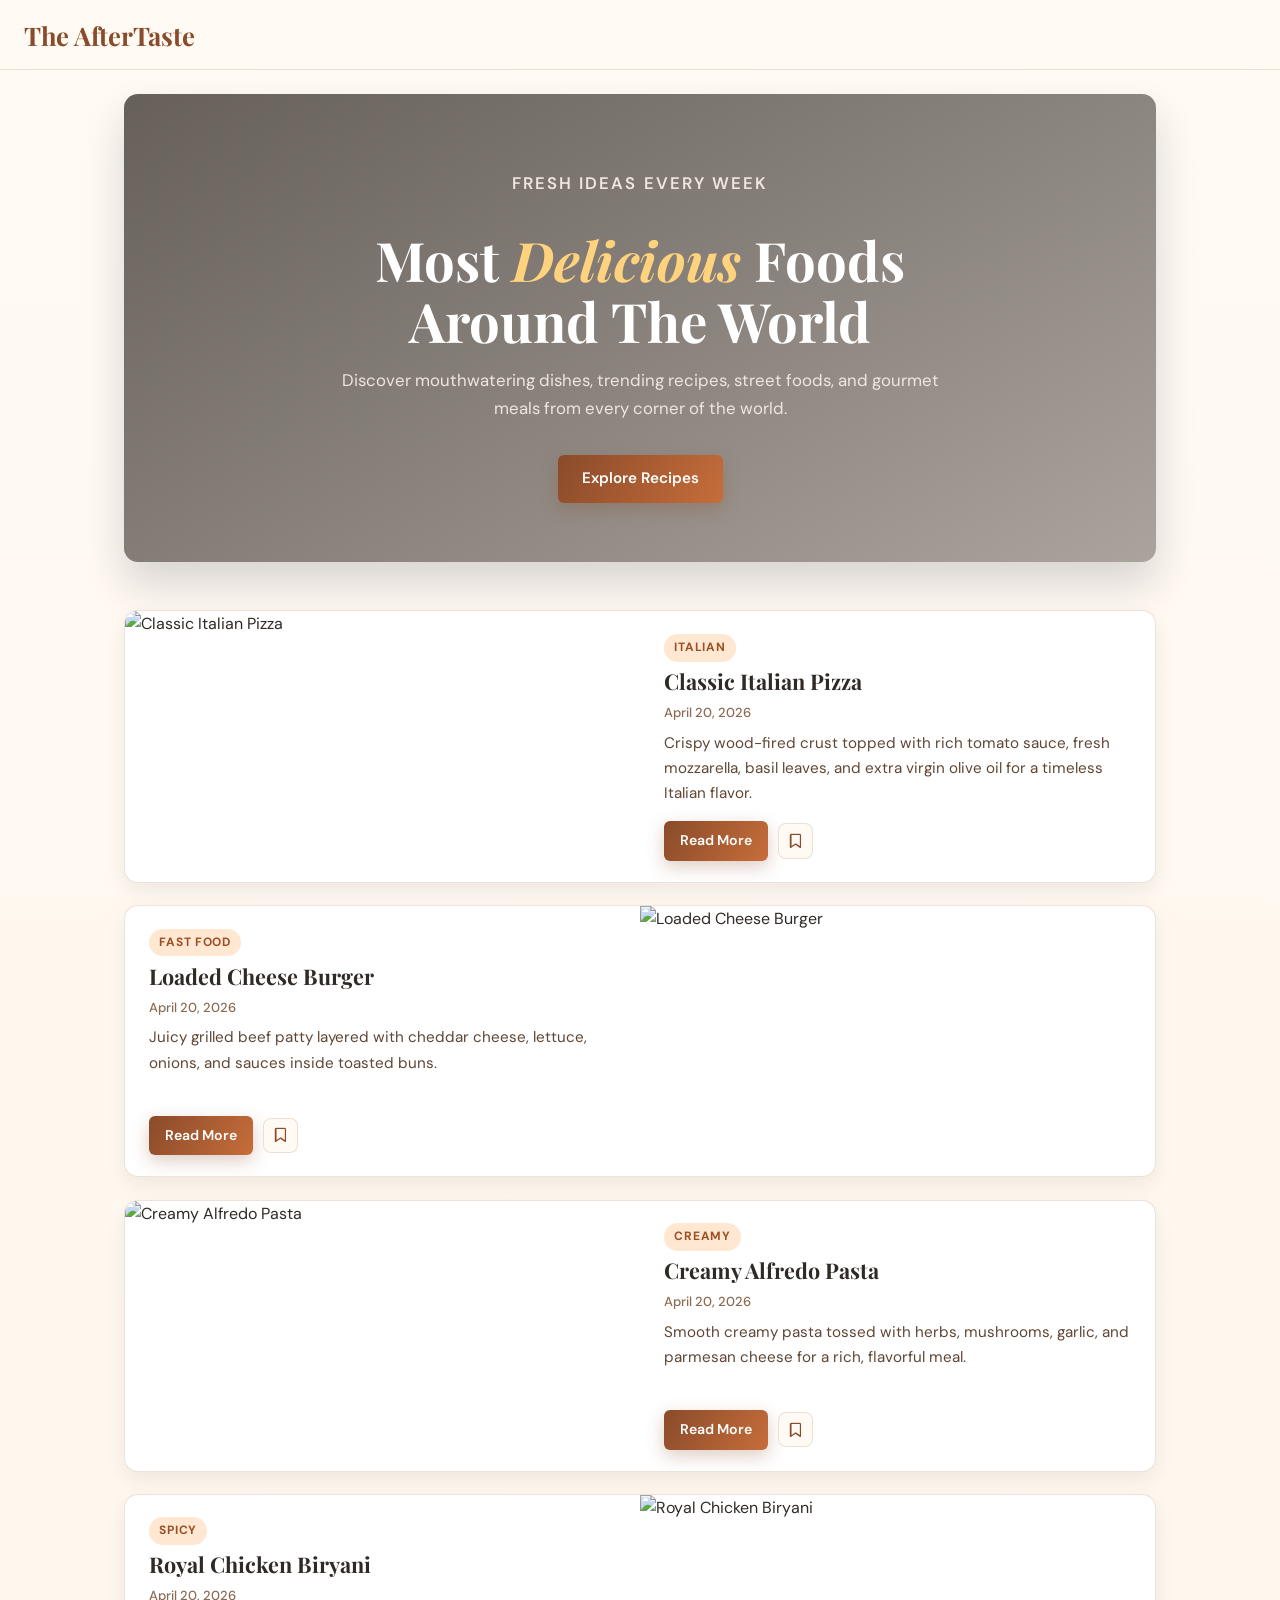
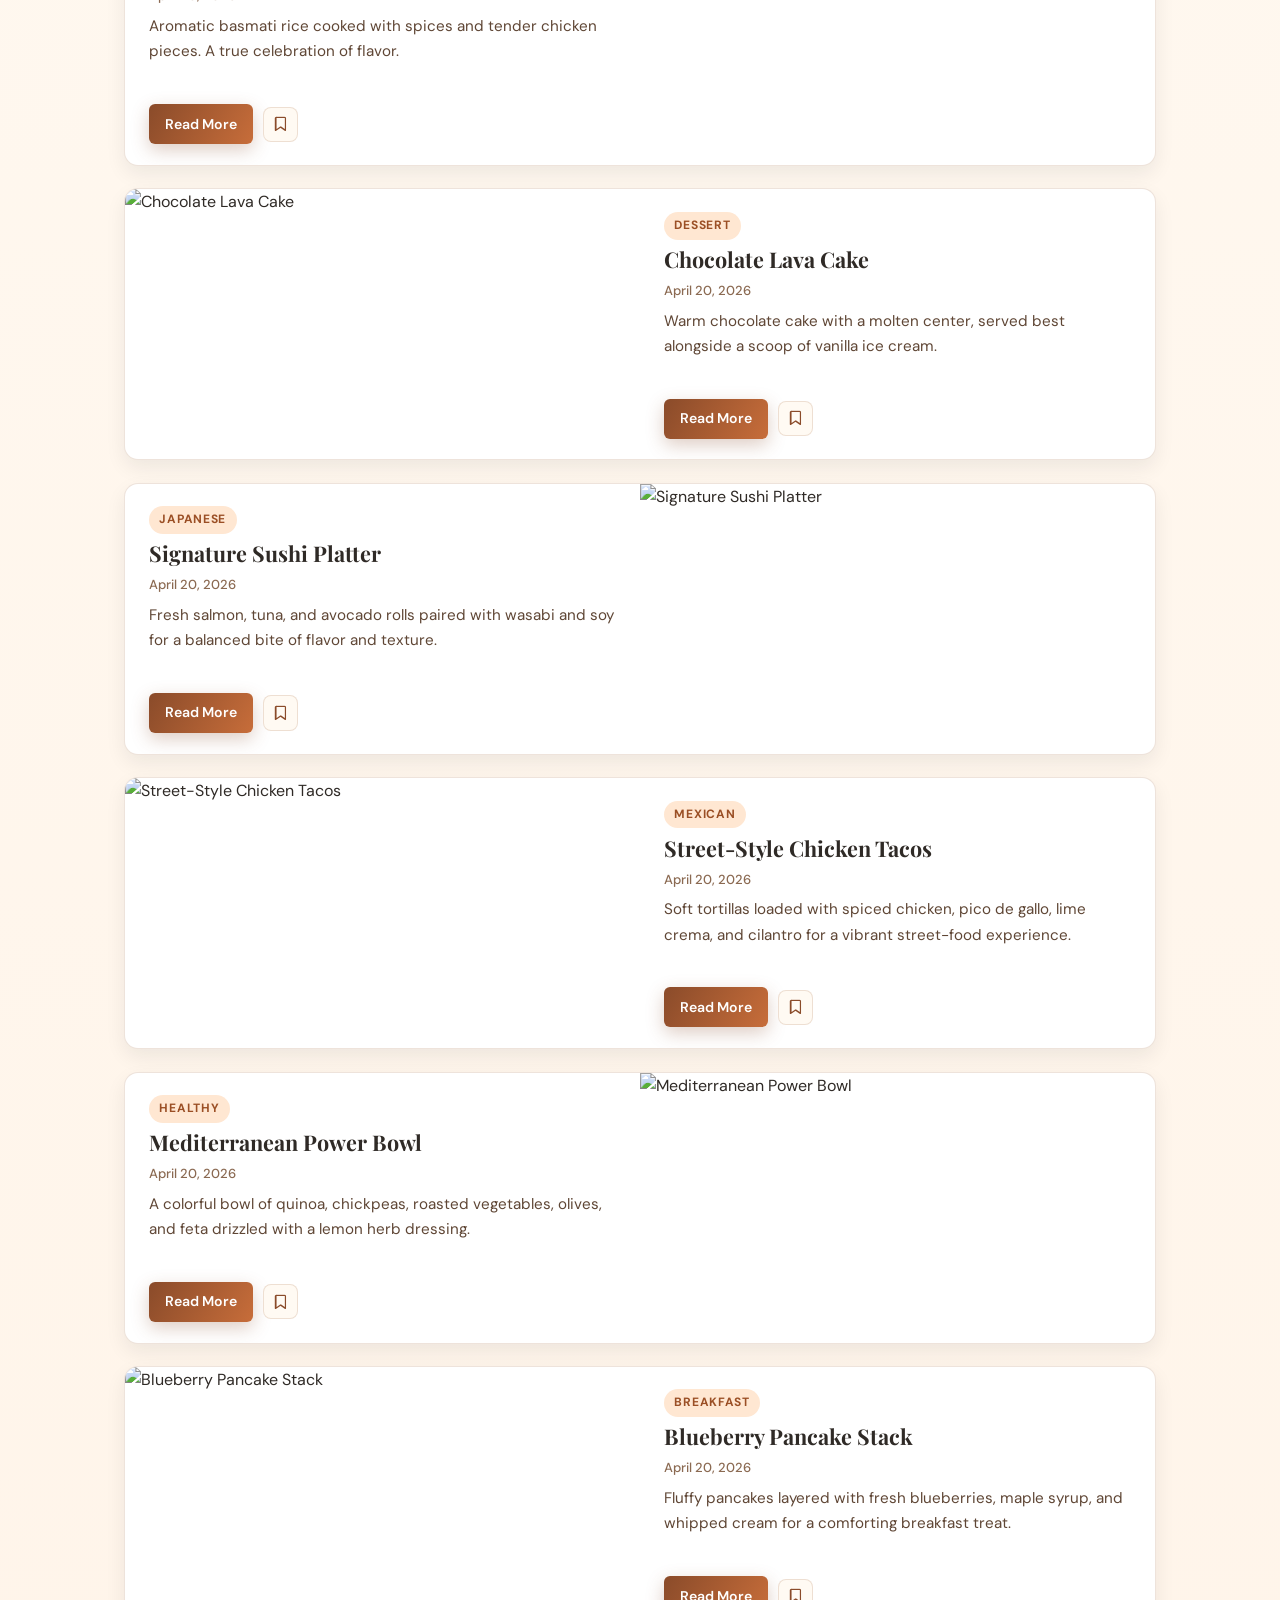
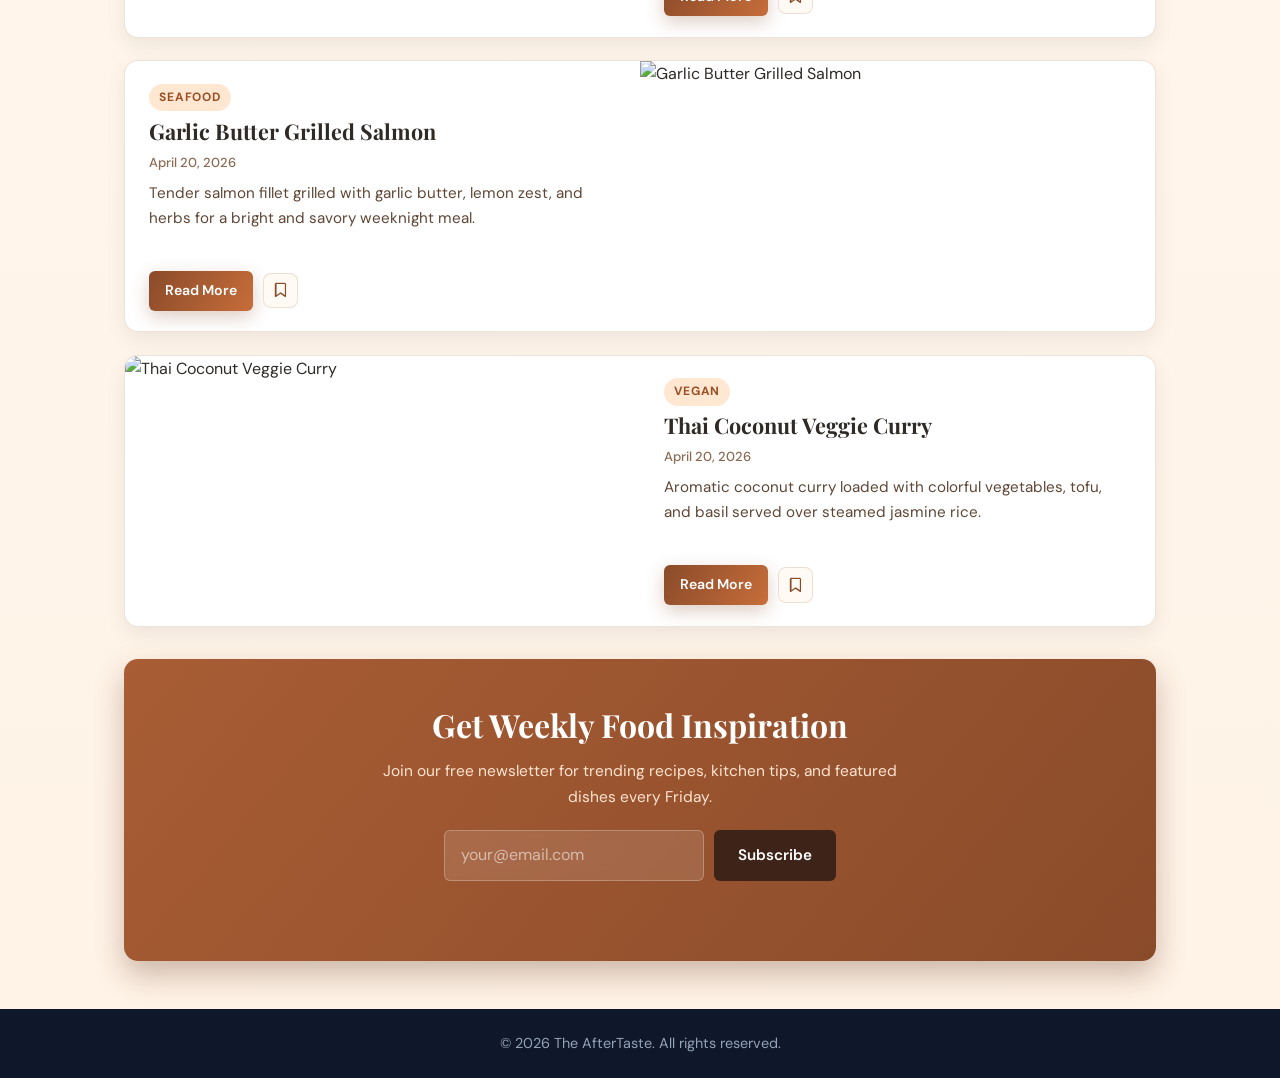
==== commit 2968e598: "Update index.html" ====
--- a/index.html
+++ b/index.html
@@ -4,482 +4,231 @@
     <meta charset="UTF-8" />
     <meta name="viewport" content="width=device-width, initial-scale=1.0" />
     <title>The AfterTaste — Food Blog</title>
-    <meta
-      name="description"
-      content="The AfterTaste shares delicious recipes, global dishes, and food stories from around the world."
-    />
+    <meta name="description" content="The AfterTaste shares delicious recipes, global dishes, and food stories from around the world." />
     <link rel="preconnect" href="https://fonts.googleapis.com" />
     <link rel="preconnect" href="https://fonts.gstatic.com" crossorigin />
-    <link
-      href="https://fonts.googleapis.com/css2?family=Playfair+Display:ital,wght@0,700;1,400&family=DM+Sans:wght@400;500;600&display=swap"
-      rel="stylesheet"
-    />
-    <link
-      rel="stylesheet"
-      href="https://cdnjs.cloudflare.com/ajax/libs/font-awesome/6.5.0/css/all.min.css"
-    />
+    <link href="https://fonts.googleapis.com/css2?family=Playfair+Display:ital,wght@0,700;1,400&family=DM+Sans:wght@400;500;600&display=swap" rel="stylesheet" />
+    <link rel="stylesheet" href="https://cdnjs.cloudflare.com/ajax/libs/font-awesome/6.5.0/css/all.min.css" />
     <link rel="stylesheet" href="style.css" />
   </head>
   <body>
-    <header class="header" id="home">
+
+    <header class="header">
       <a class="logo" href="index.html">The AfterTaste</a>
-      <button
-        class="theme-toggle"
-        id="themeToggle"
-        type="button"
-        aria-label="Toggle dark mode"
-      >
-        🌙
-      </button>
     </header>
 
     <div class="container">
-      <section class="hero reveal">
+
+      <!-- Hero Section -->
+      <section class="hero">
         <p class="eyebrow">Fresh ideas every week</p>
         <h1>Most <em>Delicious</em> Foods<br />Around The World</h1>
-        <p>
-          Discover mouthwatering dishes, trending recipes, street foods, and
-          gourmet meals from every corner of the world.
-        </p>
+        <p>Discover mouthwatering dishes, trending recipes, street foods, and gourmet meals from every corner of the world.</p>
         <a href="#recipes" class="btn">Explore Recipes</a>
       </section>
 
+      <!-- Recipe Cards -->
       <main class="posts" id="recipes">
-        <section
-          class="card reveal-right"
-          data-category="Italian"
-          data-title="Classic Italian Pizza"
-        >
-          <img
-            src="https://images.unsplash.com/photo-1513104890138-7c749659a591?q=80&w=2015&auto=format&fit=crop"
-            alt="Classic Italian Pizza"
-            loading="lazy"
-          />
+
+        <section class="card" data-category="Italian" data-title="Classic Italian Pizza">
+          <img src="https://images.unsplash.com/photo-1513104890138-7c749659a591?q=80&w=2015&auto=format&fit=crop" alt="Classic Italian Pizza" loading="lazy" />
           <div class="card-body">
             <span class="tag">Italian</span>
             <h3>Classic Italian Pizza</h3>
             <p class="publish-date">April 20, 2026</p>
-            <p>
-              Crispy wood-fired crust topped with rich tomato sauce, fresh
-              mozzarella, basil leaves, and extra virgin olive oil for a
-              timeless Italian flavor.
-            </p>
-            <div class="card-footer">
-              <a
-                href="recipe-details.html?recipe=classic-italian-pizza"
-                class="btn"
-                >Read More</a
-              >
-              <button
-                class="save-btn"
-                type="button"
-                data-title="Classic Italian Pizza"
-                aria-label="Save recipe"
-              >
-                <i class="fa-regular fa-bookmark"></i>
-              </button>
-            </div>
-          </div>
-        </section>
-
-        <section
-          class="card reveal-left"
-          data-category="Fast Food"
-          data-title="Loaded Cheese Burger"
-        >
-          <img
-            src="https://images.unsplash.com/photo-1572802419224-296b0aeee0d9?q=80&w=2015&auto=format&fit=crop"
-            alt="Loaded Cheese Burger"
-            loading="lazy"
-          />
+            <p>Crispy wood-fired crust topped with rich tomato sauce, fresh mozzarella, basil leaves, and extra virgin olive oil for a timeless Italian flavor.</p>
+            <div class="card-footer">
+              <a href="recipe-details.html?recipe=classic-italian-pizza" class="btn">Read More</a>
+              <button class="save-btn" type="button" data-title="Classic Italian Pizza" aria-label="Save recipe">
+                <i class="fa-regular fa-bookmark"></i>
+              </button>
+            </div>
+          </div>
+        </section>
+
+        <section class="card" data-category="Fast Food" data-title="Loaded Cheese Burger">
+          <img src="https://images.unsplash.com/photo-1572802419224-296b0aeee0d9?q=80&w=2015&auto=format&fit=crop" alt="Loaded Cheese Burger" loading="lazy" />
           <div class="card-body">
             <span class="tag">Fast Food</span>
             <h3>Loaded Cheese Burger</h3>
             <p class="publish-date">April 20, 2026</p>
-            <p>
-              Juicy grilled beef patty layered with cheddar cheese, lettuce,
-              onions, and sauces inside toasted buns.
-            </p>
-            <div class="card-footer">
-              <a
-                href="recipe-details.html?recipe=loaded-cheese-burger"
-                class="btn"
-                >Read More</a
-              >
-              <button
-                class="save-btn"
-                type="button"
-                data-title="Loaded Cheese Burger"
-                aria-label="Save recipe"
-              >
-                <i class="fa-regular fa-bookmark"></i>
-              </button>
-            </div>
-          </div>
-        </section>
-
-        <section
-          class="card reveal-right"
-          data-category="Creamy"
-          data-title="Creamy Alfredo Pasta"
-        >
-          <img
-            src="https://images.unsplash.com/photo-1621996346565-e3dbc646d9a9?w=600&auto=format&fit=crop&q=60"
-            alt="Creamy Alfredo Pasta"
-            loading="lazy"
-          />
+            <p>Juicy grilled beef patty layered with cheddar cheese, lettuce, onions, and sauces inside toasted buns.</p>
+            <div class="card-footer">
+              <a href="recipe-details.html?recipe=loaded-cheese-burger" class="btn">Read More</a>
+              <button class="save-btn" type="button" data-title="Loaded Cheese Burger" aria-label="Save recipe">
+                <i class="fa-regular fa-bookmark"></i>
+              </button>
+            </div>
+          </div>
+        </section>
+
+        <section class="card" data-category="Creamy" data-title="Creamy Alfredo Pasta">
+          <img src="https://images.unsplash.com/photo-1621996346565-e3dbc646d9a9?w=600&auto=format&fit=crop&q=60" alt="Creamy Alfredo Pasta" loading="lazy" />
           <div class="card-body">
             <span class="tag">Creamy</span>
             <h3>Creamy Alfredo Pasta</h3>
             <p class="publish-date">April 20, 2026</p>
-            <p>
-              Smooth creamy pasta tossed with herbs, mushrooms, garlic, and
-              parmesan cheese for a rich, flavorful meal.
-            </p>
-            <div class="card-footer">
-              <a
-                href="recipe-details.html?recipe=creamy-alfredo-pasta"
-                class="btn"
-                >Read More</a
-              >
-              <button
-                class="save-btn"
-                type="button"
-                data-title="Creamy Alfredo Pasta"
-                aria-label="Save recipe"
-              >
-                <i class="fa-regular fa-bookmark"></i>
-              </button>
-            </div>
-          </div>
-        </section>
-
-        <section
-          class="card reveal-left"
-          data-category="Spicy"
-          data-title="Royal Chicken Biryani"
-        >
-          <img
-            src="https://plus.unsplash.com/premium_photo-1694141252774-c937d97641da?q=80&w=388&auto=format&fit=crop"
-            alt="Royal Chicken Biryani"
-            loading="lazy"
-          />
+            <p>Smooth creamy pasta tossed with herbs, mushrooms, garlic, and parmesan cheese for a rich, flavorful meal.</p>
+            <div class="card-footer">
+              <a href="recipe-details.html?recipe=creamy-alfredo-pasta" class="btn">Read More</a>
+              <button class="save-btn" type="button" data-title="Creamy Alfredo Pasta" aria-label="Save recipe">
+                <i class="fa-regular fa-bookmark"></i>
+              </button>
+            </div>
+          </div>
+        </section>
+
+        <section class="card" data-category="Spicy" data-title="Royal Chicken Biryani">
+          <img src="https://plus.unsplash.com/premium_photo-1694141252774-c937d97641da?q=80&w=388&auto=format&fit=crop" alt="Royal Chicken Biryani" loading="lazy" />
           <div class="card-body">
             <span class="tag">Spicy</span>
             <h3>Royal Chicken Biryani</h3>
             <p class="publish-date">April 20, 2026</p>
-            <p>
-              Aromatic basmati rice cooked with spices and tender chicken
-              pieces. A true celebration of flavor.
-            </p>
-            <div class="card-footer">
-              <a
-                href="recipe-details.html?recipe=royal-chicken-biryani"
-                class="btn"
-                >Read More</a
-              >
-              <button
-                class="save-btn"
-                type="button"
-                data-title="Royal Chicken Biryani"
-                aria-label="Save recipe"
-              >
-                <i class="fa-regular fa-bookmark"></i>
-              </button>
-            </div>
-          </div>
-        </section>
-
-        <section
-          class="card reveal-right"
-          data-category="Dessert"
-          data-title="Chocolate Lava Cake"
-        >
-          <img
-            src="https://plus.unsplash.com/premium_photo-1723507349136-09a2ee63721d?q=80&w=831&auto=format&fit=crop"
-            alt="Chocolate Lava Cake"
-            loading="lazy"
-          />
+            <p>Aromatic basmati rice cooked with spices and tender chicken pieces. A true celebration of flavor.</p>
+            <div class="card-footer">
+              <a href="recipe-details.html?recipe=royal-chicken-biryani" class="btn">Read More</a>
+              <button class="save-btn" type="button" data-title="Royal Chicken Biryani" aria-label="Save recipe">
+                <i class="fa-regular fa-bookmark"></i>
+              </button>
+            </div>
+          </div>
+        </section>
+
+        <section class="card" data-category="Dessert" data-title="Chocolate Lava Cake">
+          <img src="https://plus.unsplash.com/premium_photo-1723507349136-09a2ee63721d?q=80&w=831&auto=format&fit=crop" alt="Chocolate Lava Cake" loading="lazy" />
           <div class="card-body">
             <span class="tag">Dessert</span>
             <h3>Chocolate Lava Cake</h3>
             <p class="publish-date">April 20, 2026</p>
-            <p>
-              Warm chocolate cake with a molten center, served best alongside a
-              scoop of vanilla ice cream.
-            </p>
-            <div class="card-footer">
-              <a
-                href="recipe-details.html?recipe=chocolate-lava-cake"
-                class="btn"
-                >Read More</a
-              >
-              <button
-                class="save-btn"
-                type="button"
-                data-title="Chocolate Lava Cake"
-                aria-label="Save recipe"
-              >
-                <i class="fa-regular fa-bookmark"></i>
-              </button>
-            </div>
-          </div>
-        </section>
-
-        <section
-          class="card reveal-left"
-          data-category="Japanese"
-          data-title="Signature Sushi Platter"
-        >
-          <img
-            src="https://images.unsplash.com/photo-1574484284002-952d92456975?q=80&w=900&auto=format&fit=crop"
-            alt="Signature Sushi Platter"
-            loading="lazy"
-          />
+            <p>Warm chocolate cake with a molten center, served best alongside a scoop of vanilla ice cream.</p>
+            <div class="card-footer">
+              <a href="recipe-details.html?recipe=chocolate-lava-cake" class="btn">Read More</a>
+              <button class="save-btn" type="button" data-title="Chocolate Lava Cake" aria-label="Save recipe">
+                <i class="fa-regular fa-bookmark"></i>
+              </button>
+            </div>
+          </div>
+        </section>
+
+        <section class="card" data-category="Japanese" data-title="Signature Sushi Platter">
+          <img src="https://images.unsplash.com/photo-1574484284002-952d92456975?q=80&w=900&auto=format&fit=crop" alt="Signature Sushi Platter" loading="lazy" />
           <div class="card-body">
             <span class="tag">Japanese</span>
             <h3>Signature Sushi Platter</h3>
             <p class="publish-date">April 20, 2026</p>
-            <p>
-              Fresh salmon, tuna, and avocado rolls paired with wasabi and soy
-              for a balanced bite of flavor and texture.
-            </p>
-            <div class="card-footer">
-              <a
-                href="recipe-details.html?recipe=signature-sushi-platter"
-                class="btn"
-                >Read More</a
-              >
-              <button
-                class="save-btn"
-                type="button"
-                data-title="Signature Sushi Platter"
-                aria-label="Save recipe"
-              >
-                <i class="fa-regular fa-bookmark"></i>
-              </button>
-            </div>
-          </div>
-        </section>
-
-        <section
-          class="card reveal-right"
-          data-category="Mexican"
-          data-title="Street-Style Chicken Tacos"
-        >
-          <img
-            src="https://images.unsplash.com/photo-1565299624946-b28f40a0ae38?q=80&w=900&auto=format&fit=crop"
-            alt="Street-Style Chicken Tacos"
-            loading="lazy"
-          />
+            <p>Fresh salmon, tuna, and avocado rolls paired with wasabi and soy for a balanced bite of flavor and texture.</p>
+            <div class="card-footer">
+              <a href="recipe-details.html?recipe=signature-sushi-platter" class="btn">Read More</a>
+              <button class="save-btn" type="button" data-title="Signature Sushi Platter" aria-label="Save recipe">
+                <i class="fa-regular fa-bookmark"></i>
+              </button>
+            </div>
+          </div>
+        </section>
+
+        <section class="card" data-category="Mexican" data-title="Street-Style Chicken Tacos">
+          <img src="https://images.unsplash.com/photo-1565299624946-b28f40a0ae38?q=80&w=900&auto=format&fit=crop" alt="Street-Style Chicken Tacos" loading="lazy" />
           <div class="card-body">
             <span class="tag">Mexican</span>
             <h3>Street-Style Chicken Tacos</h3>
             <p class="publish-date">April 20, 2026</p>
-            <p>
-              Soft tortillas loaded with spiced chicken, pico de gallo, lime
-              crema, and cilantro for a vibrant street-food experience.
-            </p>
-            <div class="card-footer">
-              <a
-                href="recipe-details.html?recipe=street-style-chicken-tacos"
-                class="btn"
-                >Read More</a
-              >
-              <button
-                class="save-btn"
-                type="button"
-                data-title="Street-Style Chicken Tacos"
-                aria-label="Save recipe"
-              >
-                <i class="fa-regular fa-bookmark"></i>
-              </button>
-            </div>
-          </div>
-        </section>
-
-        <section
-          class="card reveal-left"
-          data-category="Healthy"
-          data-title="Mediterranean Power Bowl"
-        >
-          <img
-            src="https://images.unsplash.com/photo-1540189549336-e6e99c3679fe?q=80&w=900&auto=format&fit=crop"
-            alt="Mediterranean Power Bowl"
-            loading="lazy"
-          />
+            <p>Soft tortillas loaded with spiced chicken, pico de gallo, lime crema, and cilantro for a vibrant street-food experience.</p>
+            <div class="card-footer">
+              <a href="recipe-details.html?recipe=street-style-chicken-tacos" class="btn">Read More</a>
+              <button class="save-btn" type="button" data-title="Street-Style Chicken Tacos" aria-label="Save recipe">
+                <i class="fa-regular fa-bookmark"></i>
+              </button>
+            </div>
+          </div>
+        </section>
+
+        <section class="card" data-category="Healthy" data-title="Mediterranean Power Bowl">
+          <img src="https://images.unsplash.com/photo-1540189549336-e6e99c3679fe?q=80&w=900&auto=format&fit=crop" alt="Mediterranean Power Bowl" loading="lazy" />
           <div class="card-body">
             <span class="tag">Healthy</span>
             <h3>Mediterranean Power Bowl</h3>
             <p class="publish-date">April 20, 2026</p>
-            <p>
-              A colorful bowl of quinoa, chickpeas, roasted vegetables, olives,
-              and feta drizzled with a lemon herb dressing.
-            </p>
-            <div class="card-footer">
-              <a
-                href="recipe-details.html?recipe=mediterranean-power-bowl"
-                class="btn"
-                >Read More</a
-              >
-              <button
-                class="save-btn"
-                type="button"
-                data-title="Mediterranean Power Bowl"
-                aria-label="Save recipe"
-              >
-                <i class="fa-regular fa-bookmark"></i>
-              </button>
-            </div>
-          </div>
-        </section>
-
-        <section
-          class="card reveal-right"
-          data-category="Breakfast"
-          data-title="Blueberry Pancake Stack"
-        >
-          <img
-            src="https://images.unsplash.com/photo-1528207776546-365bb710ee93?q=80&w=900&auto=format&fit=crop"
-            alt="Blueberry Pancake Stack"
-            loading="lazy"
-          />
+            <p>A colorful bowl of quinoa, chickpeas, roasted vegetables, olives, and feta drizzled with a lemon herb dressing.</p>
+            <div class="card-footer">
+              <a href="recipe-details.html?recipe=mediterranean-power-bowl" class="btn">Read More</a>
+              <button class="save-btn" type="button" data-title="Mediterranean Power Bowl" aria-label="Save recipe">
+                <i class="fa-regular fa-bookmark"></i>
+              </button>
+            </div>
+          </div>
+        </section>
+
+        <section class="card" data-category="Breakfast" data-title="Blueberry Pancake Stack">
+          <img src="https://images.unsplash.com/photo-1528207776546-365bb710ee93?q=80&w=900&auto=format&fit=crop" alt="Blueberry Pancake Stack" loading="lazy" />
           <div class="card-body">
             <span class="tag">Breakfast</span>
             <h3>Blueberry Pancake Stack</h3>
             <p class="publish-date">April 20, 2026</p>
-            <p>
-              Fluffy pancakes layered with fresh blueberries, maple syrup, and
-              whipped cream for a comforting breakfast treat.
-            </p>
-            <div class="card-footer">
-              <a
-                href="recipe-details.html?recipe=blueberry-pancake-stack"
-                class="btn"
-                >Read More</a
-              >
-              <button
-                class="save-btn"
-                type="button"
-                data-title="Blueberry Pancake Stack"
-                aria-label="Save recipe"
-              >
-                <i class="fa-regular fa-bookmark"></i>
-              </button>
-            </div>
-          </div>
-        </section>
-
-        <section
-          class="card reveal-left"
-          data-category="Seafood"
-          data-title="Garlic Butter Grilled Salmon"
-        >
-          <img
-            src="https://plus.unsplash.com/premium_photo-1664472670740-76504463a146?w=600&auto=format&fit=crop&q=60&ixlib=rb-4.1.0&ixid=M3wxMjA3fDB8MHxzZWFyY2h8MXx8R2FybGljJTIwQnV0dGVyJTIwR3JpbGxlZCUyMFNhbG1vbnxlbnwwfHwwfHx8MA%3D%3D"
-            alt="Garlic Butter Grilled Salmon"
-            loading="lazy"
-          />
+            <p>Fluffy pancakes layered with fresh blueberries, maple syrup, and whipped cream for a comforting breakfast treat.</p>
+            <div class="card-footer">
+              <a href="recipe-details.html?recipe=blueberry-pancake-stack" class="btn">Read More</a>
+              <button class="save-btn" type="button" data-title="Blueberry Pancake Stack" aria-label="Save recipe">
+                <i class="fa-regular fa-bookmark"></i>
+              </button>
+            </div>
+          </div>
+        </section>
+
+        <section class="card" data-category="Seafood" data-title="Garlic Butter Grilled Salmon">
+          <img src="https://plus.unsplash.com/premium_photo-1664472670740-76504463a146?w=600&auto=format&fit=crop&q=60" alt="Garlic Butter Grilled Salmon" loading="lazy" />
           <div class="card-body">
             <span class="tag">Seafood</span>
             <h3>Garlic Butter Grilled Salmon</h3>
             <p class="publish-date">April 20, 2026</p>
-            <p>
-              Tender salmon fillet grilled with garlic butter, lemon zest, and
-              herbs for a bright and savory weeknight meal.
-            </p>
-            <div class="card-footer">
-              <a
-                href="recipe-details.html?recipe=garlic-butter-grilled-salmon"
-                class="btn"
-                >Read More</a
-              >
-              <button
-                class="save-btn"
-                type="button"
-                data-title="Garlic Butter Grilled Salmon"
-                aria-label="Save recipe"
-              >
-                <i class="fa-regular fa-bookmark"></i>
-              </button>
-            </div>
-          </div>
-        </section>
-
-        <section
-          class="card reveal-right"
-          data-category="Vegan"
-          data-title="Thai Coconut Veggie Curry"
-        >
-          <img
-            src="https://images.unsplash.com/photo-1512621776951-a57141f2eefd?q=80&w=900&auto=format&fit=crop"
-            alt="Thai Coconut Veggie Curry"
-            loading="lazy"
-          />
+            <p>Tender salmon fillet grilled with garlic butter, lemon zest, and herbs for a bright and savory weeknight meal.</p>
+            <div class="card-footer">
+              <a href="recipe-details.html?recipe=garlic-butter-grilled-salmon" class="btn">Read More</a>
+              <button class="save-btn" type="button" data-title="Garlic Butter Grilled Salmon" aria-label="Save recipe">
+                <i class="fa-regular fa-bookmark"></i>
+              </button>
+            </div>
+          </div>
+        </section>
+
+        <section class="card" data-category="Vegan" data-title="Thai Coconut Veggie Curry">
+          <img src="https://images.unsplash.com/photo-1512621776951-a57141f2eefd?q=80&w=900&auto=format&fit=crop" alt="Thai Coconut Veggie Curry" loading="lazy" />
           <div class="card-body">
             <span class="tag">Vegan</span>
             <h3>Thai Coconut Veggie Curry</h3>
             <p class="publish-date">April 20, 2026</p>
-            <p>
-              Aromatic coconut curry loaded with colorful vegetables, tofu, and
-              basil served over steamed jasmine rice.
-            </p>
-            <div class="card-footer">
-              <a
-                href="recipe-details.html?recipe=thai-coconut-veggie-curry"
-                class="btn"
-                >Read More</a
-              >
-              <button
-                class="save-btn"
-                type="button"
-                data-title="Thai Coconut Veggie Curry"
-                aria-label="Save recipe"
-              >
-                <i class="fa-regular fa-bookmark"></i>
-              </button>
-            </div>
-          </div>
-        </section>
+            <p>Aromatic coconut curry loaded with colorful vegetables, tofu, and basil served over steamed jasmine rice.</p>
+            <div class="card-footer">
+              <a href="recipe-details.html?recipe=thai-coconut-veggie-curry" class="btn">Read More</a>
+              <button class="save-btn" type="button" data-title="Thai Coconut Veggie Curry" aria-label="Save recipe">
+                <i class="fa-regular fa-bookmark"></i>
+              </button>
+            </div>
+          </div>
+        </section>
+
       </main>
 
-      <section class="newsletter zoom-reveal" id="newsletter">
+      <!-- Newsletter Section -->
+      <section class="newsletter" id="newsletter">
         <div class="newsletter-inner">
           <h2>Get Weekly Food Inspiration</h2>
-          <p>
-            Join our free newsletter for trending recipes, kitchen tips, and
-            featured dishes every Friday.
-          </p>
-          <form class="newsletter-form" id="newsletterForm" novalidate>
-            <input
-              type="email"
-              id="newsletterEmail"
-              placeholder="your@email.com"
-              required
-              autocomplete="email"
-            />
+          <p>Join our free newsletter for trending recipes, kitchen tips, and featured dishes every Friday.</p>
+          <form class="newsletter-form" id="newsletterForm">
+            <input type="email" id="newsletterEmail" placeholder="your@email.com" required autocomplete="email" />
             <button type="submit" class="btn">Subscribe</button>
           </form>
-          <p
-            class="newsletter-message"
-            id="newsletterMessage"
-            role="status"
-            aria-live="polite"
-          ></p>
+          <p class="newsletter-message" id="newsletterMessage"></p>
         </div>
       </section>
+
     </div>
 
     <footer class="footer">
       &copy; 2026 The AfterTaste. All rights reserved.
     </footer>
 
-    <button
-      class="back-to-top"
-      id="backToTop"
-      type="button"
-      aria-label="Scroll back to top"
-    >
+    <!-- Back to Top Button -->
+    <button class="back-to-top" id="backToTop" type="button" aria-label="Scroll back to top">
       <i class="fa-solid fa-arrow-up"></i>
     </button>
 
